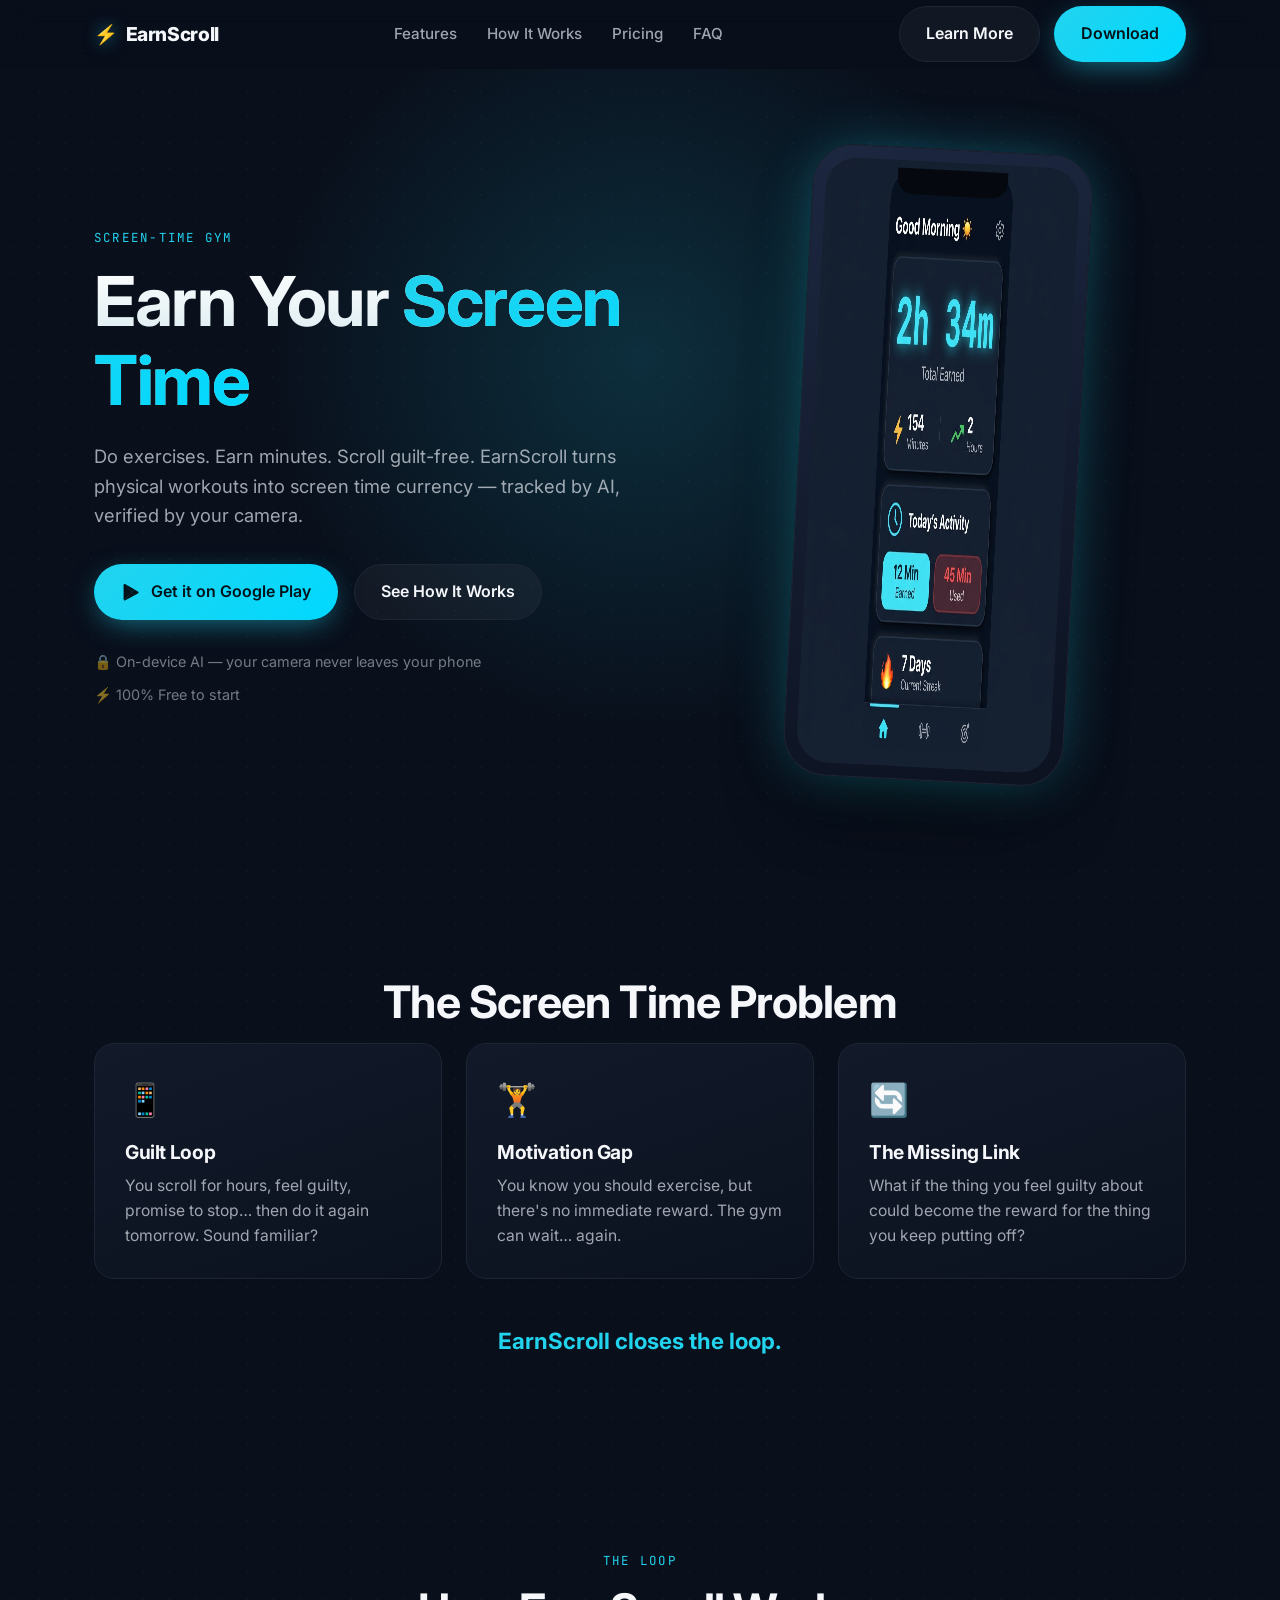
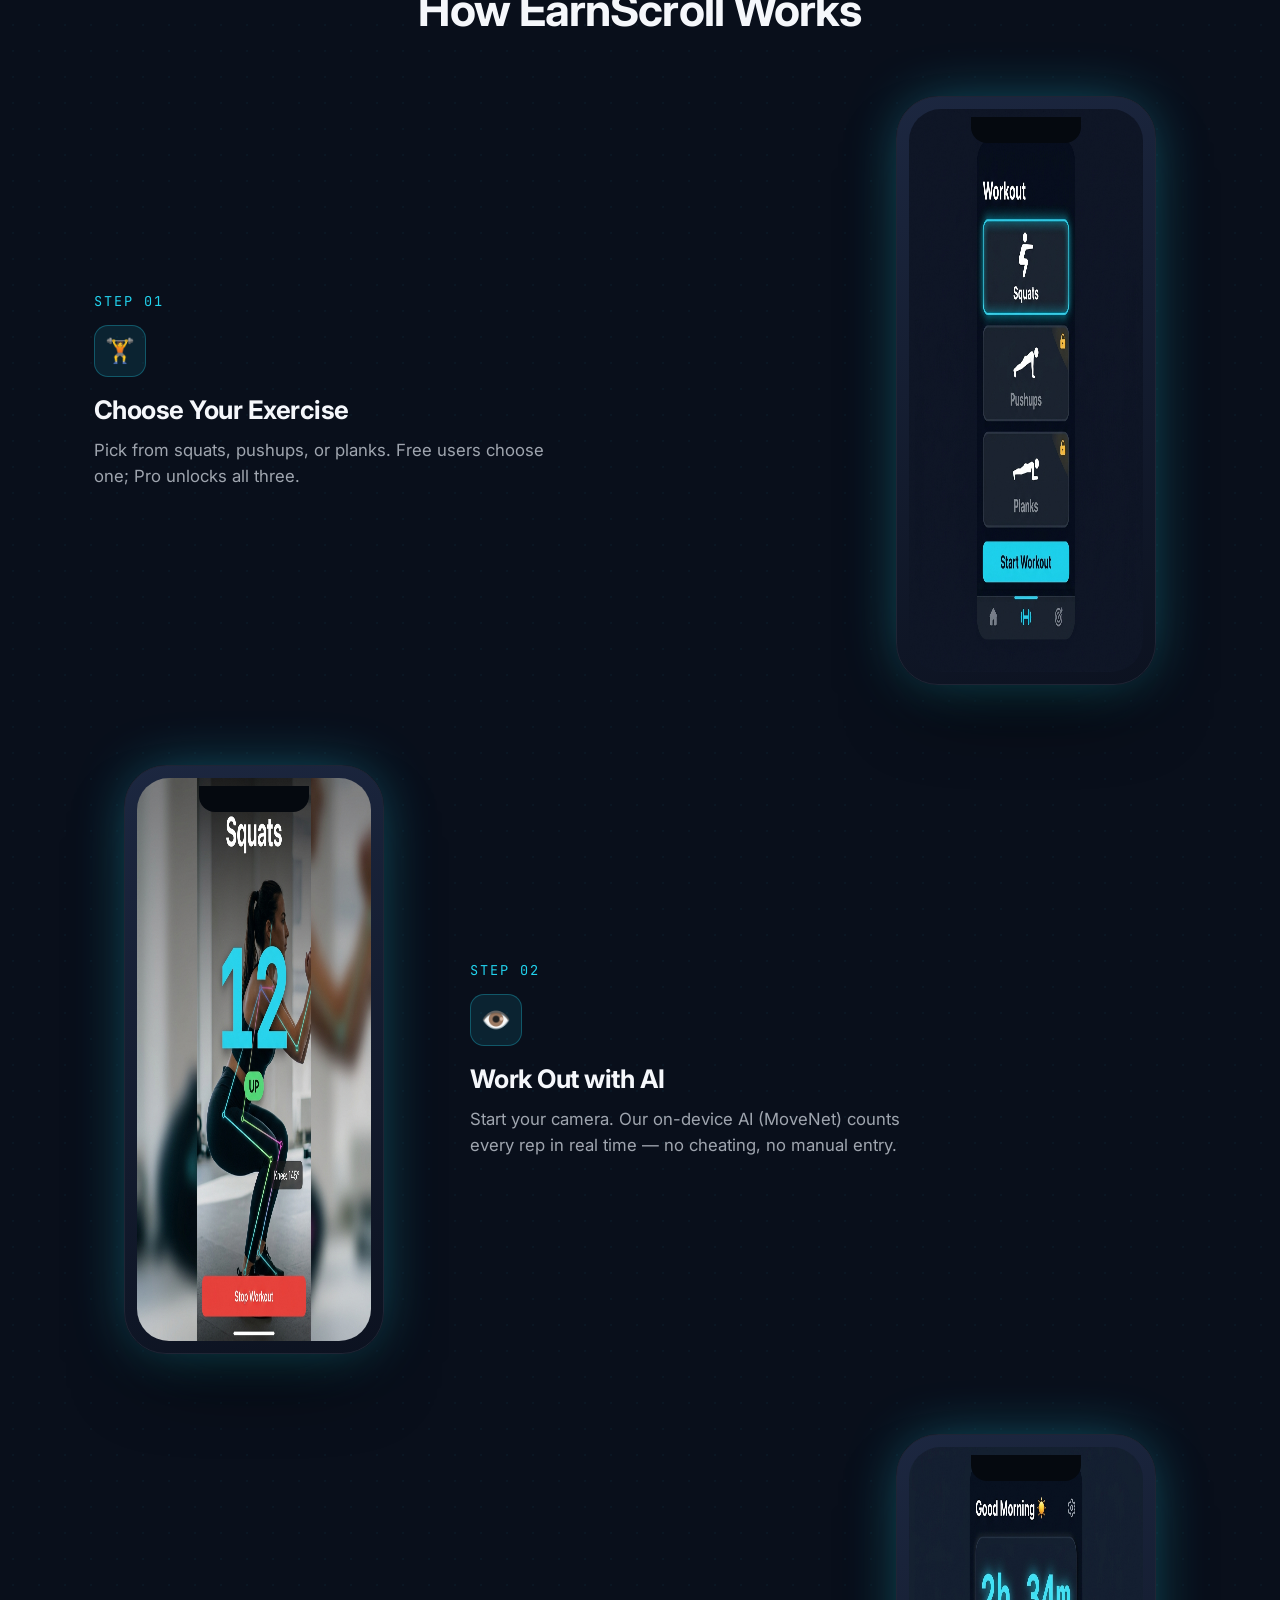
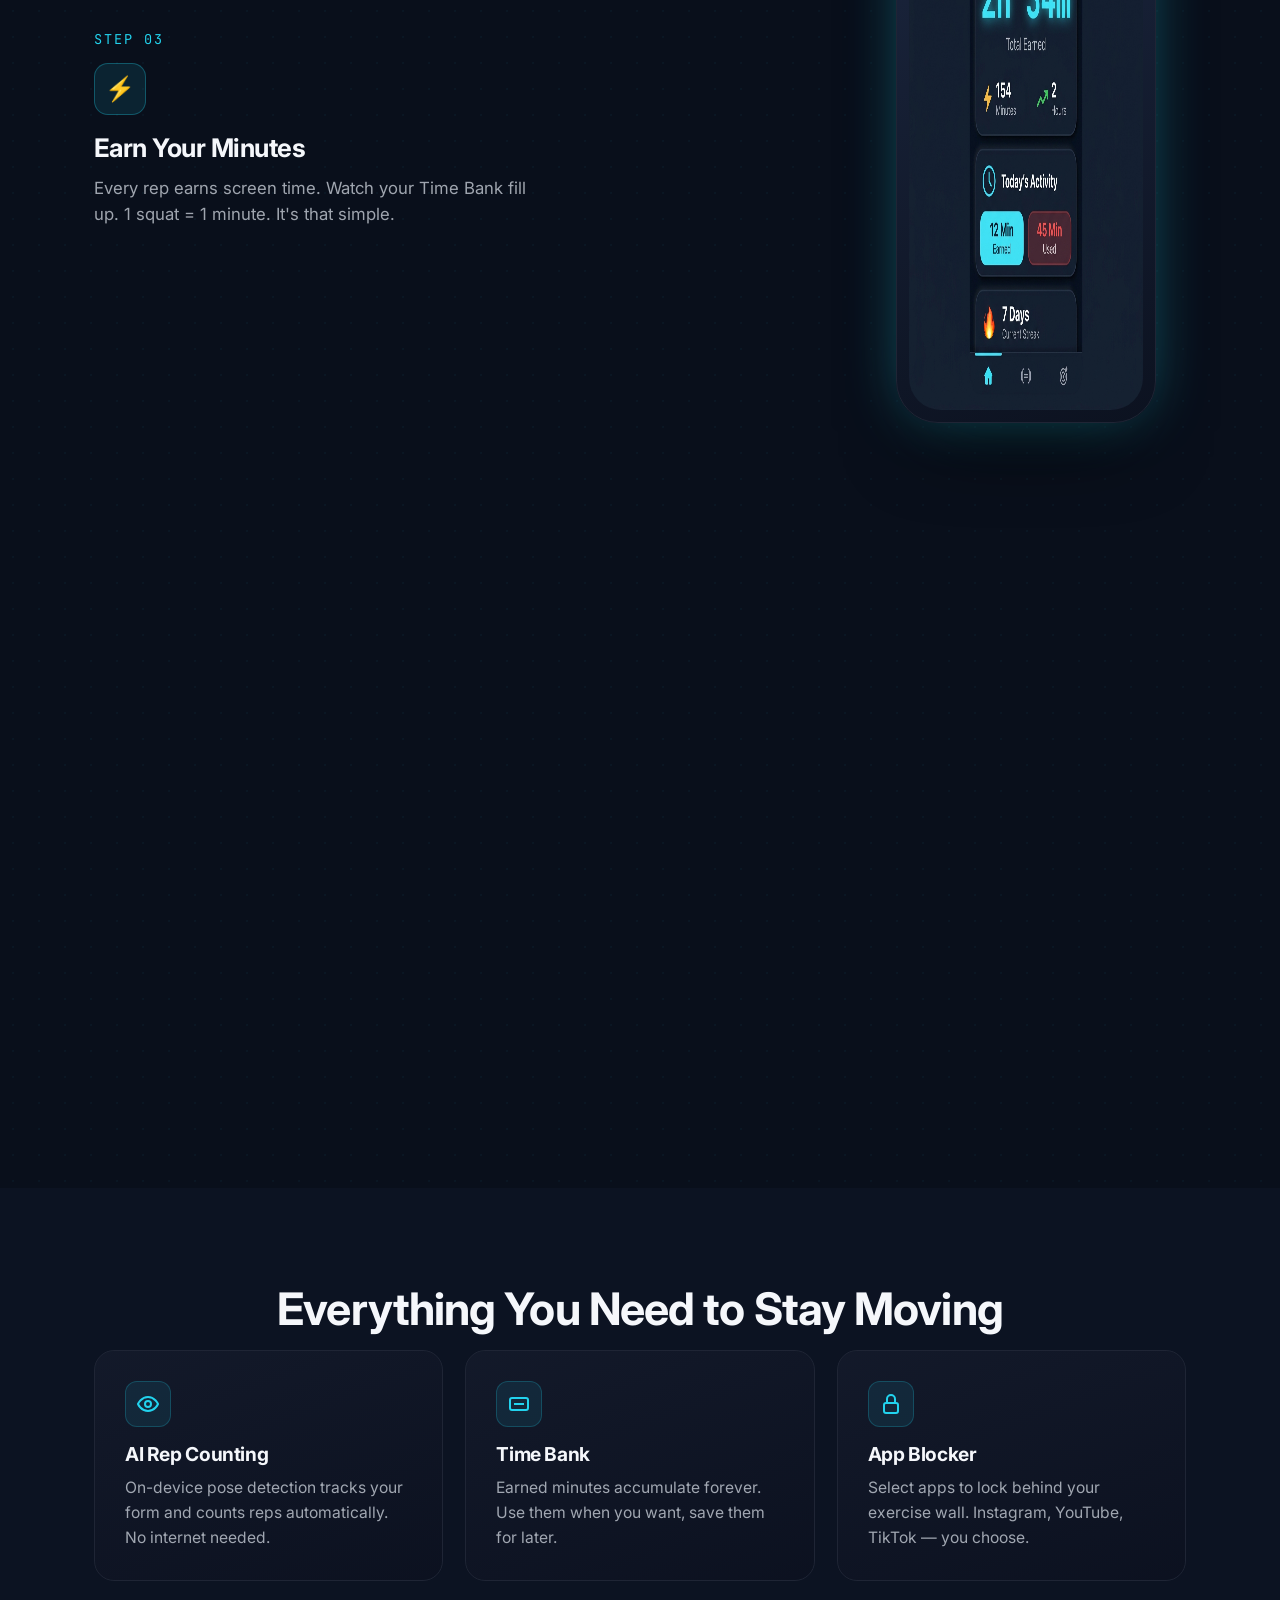
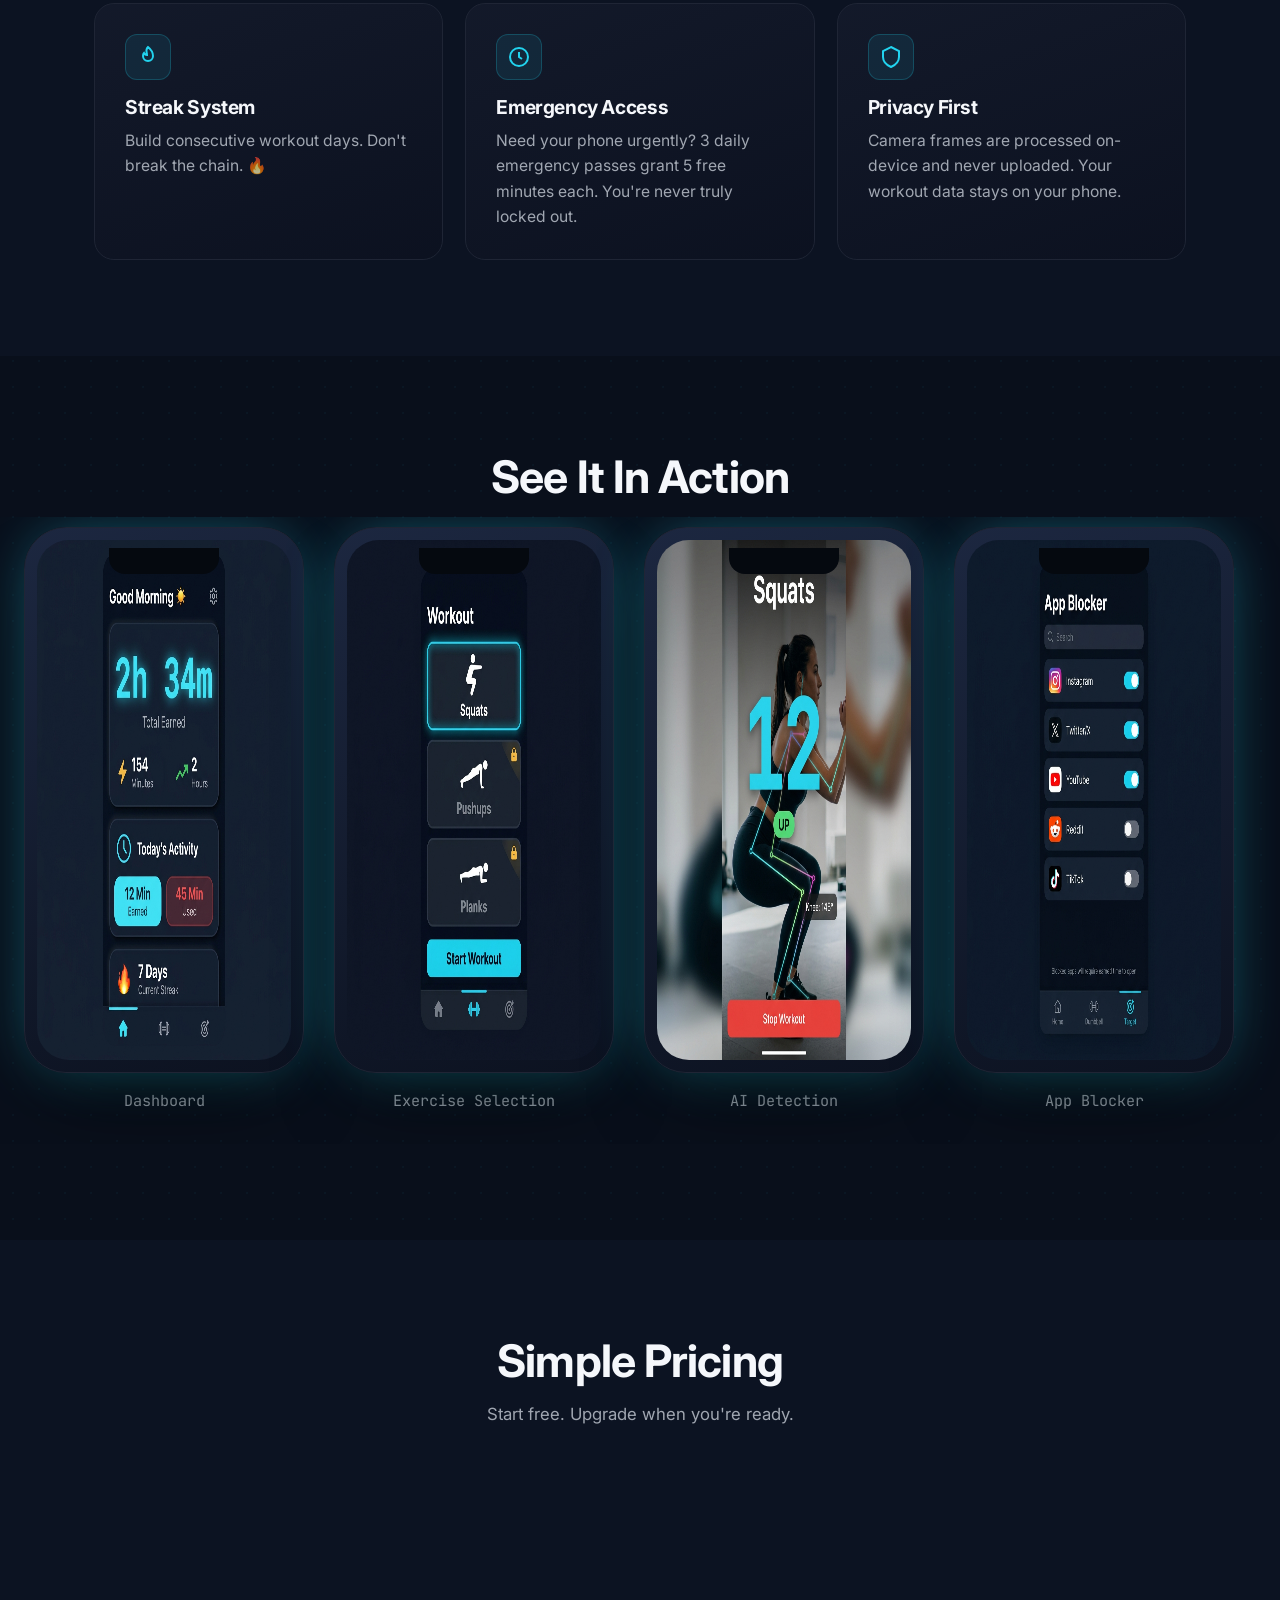
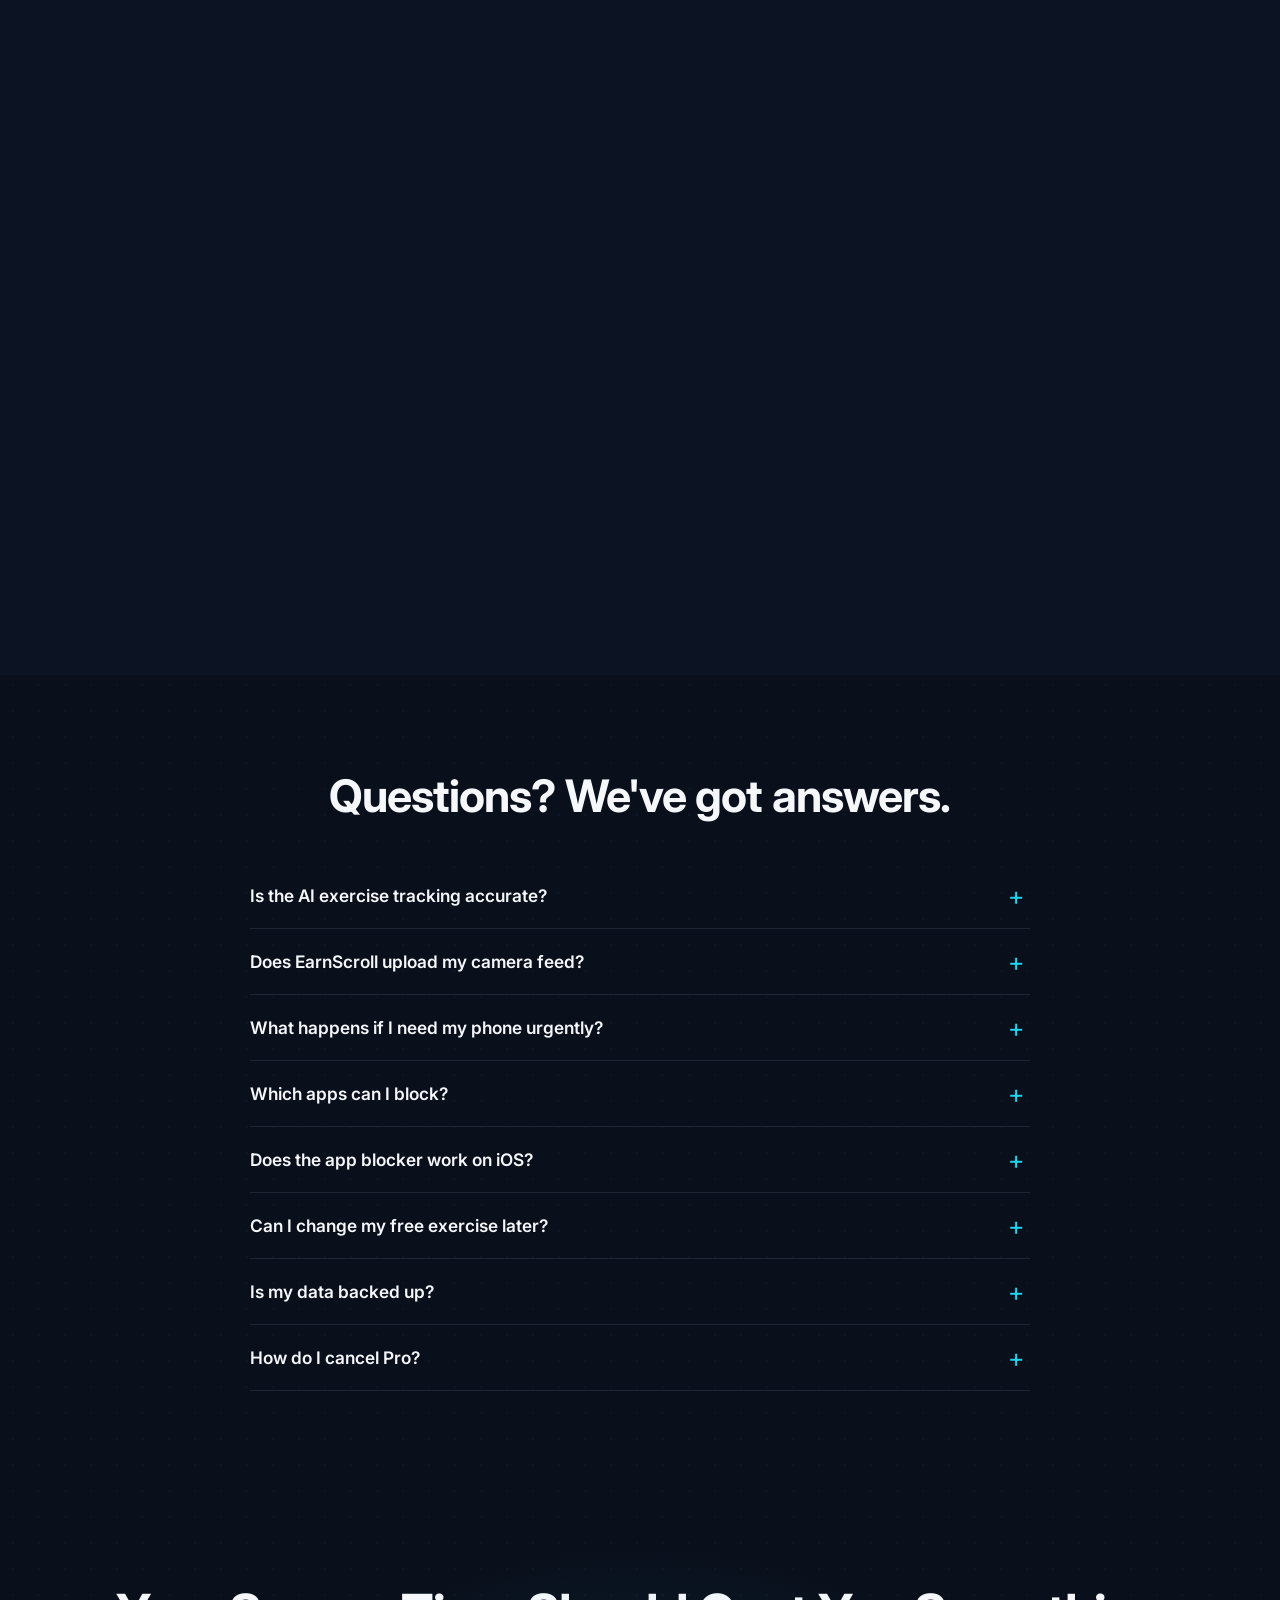
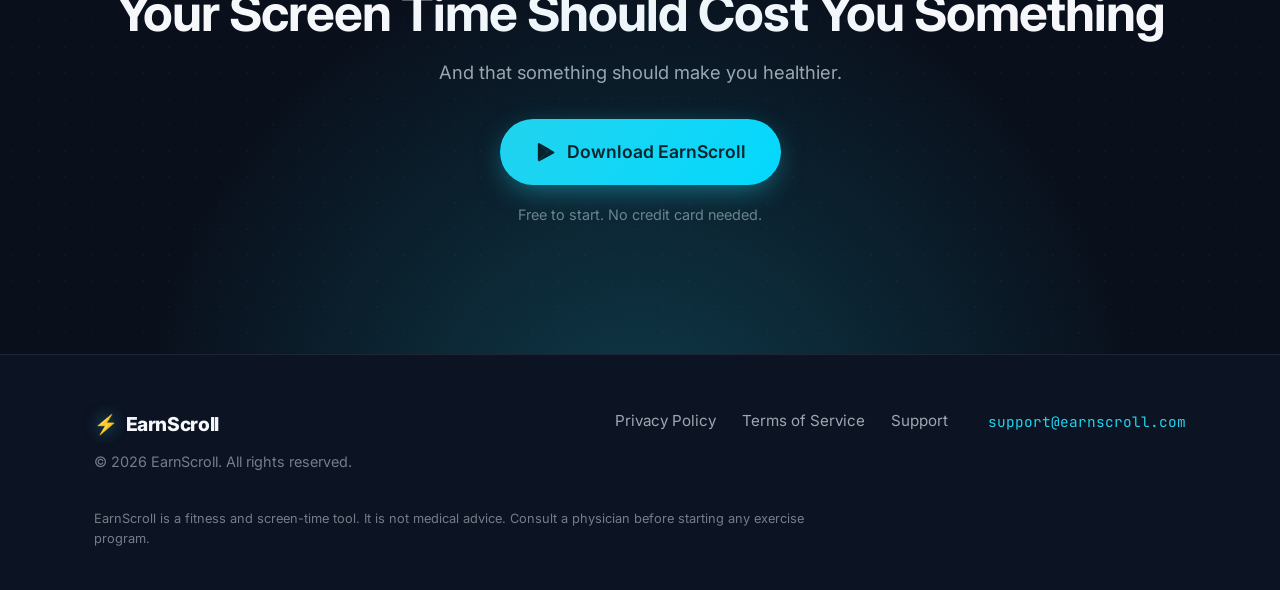
==== index.html @ 16808253 "Initial commit: EarnScroll marketing site and legal pages Static landing page (HTML/CSS/vanilla JS) " ====
<!DOCTYPE html>
<html lang="en">
<head>
  <meta charset="UTF-8" />
  <meta name="viewport" content="width=device-width, initial-scale=1.0" />
  <title>EarnScroll — Earn Your Screen Time Through Exercise</title>
  <meta name="description" content="EarnScroll turns physical exercise into screen time. Do squats, pushups, or planks — AI counts your reps — and earn minutes to use your favorite apps. Free on Android." />
  <meta name="keywords" content="screen time, exercise app, fitness gamification, app blocker, earn screen time, AI workout, squats, pushups, planks, digital wellbeing" />
  <meta name="theme-color" content="#090F1B" />
  <link rel="canonical" href="https://earnscroll.com/" />

  <!-- Open Graph / Twitter -->
  <meta property="og:title" content="EarnScroll — Earn Your Screen Time" />
  <meta property="og:description" content="Turn exercise into screen time currency. AI-powered rep counting. App blocking when your bank is empty." />
  <meta property="og:type" content="website" />
  <meta property="og:url" content="https://earnscroll.com/" />
  <meta property="og:image" content="/images/og-image.png" />
  <meta name="twitter:card" content="summary_large_image" />
  <meta name="twitter:title" content="EarnScroll — Earn Your Screen Time" />
  <meta name="twitter:description" content="Turn exercise into screen time currency. AI-powered rep counting." />
  <meta name="twitter:image" content="/images/og-image.png" />

  <!-- Fonts -->
  <link rel="preconnect" href="https://fonts.googleapis.com" />
  <link rel="preconnect" href="https://fonts.gstatic.com" crossorigin />
  <link href="https://fonts.googleapis.com/css2?family=Inter:wght@400;500;600;700;800&family=JetBrains+Mono:wght@400;500;600&display=swap" rel="stylesheet" />

  <link rel="icon" type="image/png" href="/images/favicon.png" />
  <link rel="stylesheet" href="/css/style.css" />

  <!-- Structured data -->
  <script type="application/ld+json">
  {
    "@context": "https://schema.org",
    "@type": "MobileApplication",
    "name": "EarnScroll: Screen-Time Gym",
    "operatingSystem": "ANDROID",
    "applicationCategory": "HealthApplication",
    "offers": { "@type": "Offer", "price": "0", "priceCurrency": "INR" },
    "description": "Earn your screen time through exercise. AI-powered rep counting and app blocking.",
    "url": "https://play.google.com/store/apps/details?id=com.earnscroll.app"
  }
  </script>
</head>
<body>

  <!-- ===== NAV ===== -->
  <header class="nav">
    <div class="container nav-inner">
      <a class="logo" href="/" aria-label="EarnScroll home">
        <span class="bolt" aria-hidden="true">⚡</span> EarnScroll
      </a>
      <nav class="nav-links" aria-label="Primary">
        <a href="#features">Features</a>
        <a href="#how">How It Works</a>
        <a href="#pricing">Pricing</a>
        <a href="#faq">FAQ</a>
      </nav>
      <div class="nav-cta">
        <a class="btn btn-ghost" href="#how">Learn More</a>
        <a class="btn btn-primary" href="https://play.google.com/store/apps/details?id=com.earnscroll.app" target="_blank" rel="noopener">Download</a>
        <button class="nav-toggle" aria-label="Toggle menu">
          <svg viewBox="0 0 24 24" fill="none" stroke="currentColor" stroke-width="2"><line x1="3" y1="6" x2="21" y2="6"/><line x1="3" y1="12" x2="21" y2="12"/><line x1="3" y1="18" x2="21" y2="18"/></svg>
        </button>
      </div>
    </div>
  </header>

  <!-- ===== HERO ===== -->
  <section class="hero">
    <div class="container hero-grid">
      <div class="hero-copy">
        <span class="eyebrow">Screen-Time Gym</span>
        <h1>Earn Your <span class="accent">Screen Time</span></h1>
        <p class="hero-sub">Do exercises. Earn minutes. Scroll guilt-free. EarnScroll turns physical workouts into screen time currency — tracked by AI, verified by your camera.</p>
        <div class="hero-ctas">
          <a class="btn btn-primary" href="https://play.google.com/store/apps/details?id=com.earnscroll.app" target="_blank" rel="noopener">
            <svg viewBox="0 0 24 24" fill="currentColor" aria-hidden="true"><path d="M3.6 2.3c-.3.3-.5.7-.5 1.3v16.8c0 .6.2 1 .5 1.3l.1.1L13 12.6v-.2L3.7 2.2l-.1.1z"/><path d="M16.3 15.9l-3.3-3.3v-.2l3.3-3.3.1.1 3.9 2.2c1.1.6 1.1 1.7 0 2.3l-3.9 2.2-.1.1z"/><path d="M16.4 15.8L13 12.4 3.6 21.8c.4.4 1 .4 1.7.1l11.1-6.1"/><path d="M16.4 8.9L5.3 2.8c-.7-.4-1.3-.3-1.7.1L13 12.4l3.4-3.5z"/></svg>
            Get it on Google Play
          </a>
          <a class="btn btn-ghost" href="#how">See How It Works</a>
        </div>
        <div class="trust-badges">
          <span>🔒 On-device AI — your camera never leaves your phone</span>
          <span>⚡ 100% Free to start</span>
        </div>
      </div>
      <div class="hero-visual">
        <div class="phone hero-phone">
          <img src="/images/dashboard.png" width="280" height="606" alt="EarnScroll dashboard showing a 2h 34m time bank, today's earned vs used minutes, and a 7-day streak" fetchpriority="high" />
        </div>
      </div>
    </div>
  </section>

  <!-- ===== PROBLEM ===== -->
  <section class="section" id="problem">
    <div class="container">
      <h2 class="section-title reveal">The Screen Time Problem</h2>
      <div class="grid-3">
        <div class="card reveal">
          <span class="emoji">📱</span>
          <h3>Guilt Loop</h3>
          <p>You scroll for hours, feel guilty, promise to stop… then do it again tomorrow. Sound familiar?</p>
        </div>
        <div class="card reveal">
          <span class="emoji">🏋️</span>
          <h3>Motivation Gap</h3>
          <p>You know you should exercise, but there's no immediate reward. The gym can wait… again.</p>
        </div>
        <div class="card reveal">
          <span class="emoji">🔄</span>
          <h3>The Missing Link</h3>
          <p>What if the thing you feel guilty about could become the reward for the thing you keep putting off?</p>
        </div>
      </div>
      <p class="transition-line reveal">EarnScroll closes the loop.</p>
    </div>
  </section>

  <!-- ===== HOW IT WORKS ===== -->
  <section class="section" id="how">
    <div class="container">
      <span class="eyebrow reveal" style="display:block;text-align:center">The Loop</span>
      <h2 class="section-title reveal">How EarnScroll Works</h2>
      <div class="steps" style="margin-top:60px">

        <div class="step reveal">
          <div class="step-body">
            <div class="step-num">STEP 01</div>
            <div class="step-icon">🏋️</div>
            <h3>Choose Your Exercise</h3>
            <p>Pick from squats, pushups, or planks. Free users choose one; Pro unlocks all three.</p>
          </div>
          <div class="phone"><img src="/images/workout.png" width="260" height="563" alt="Exercise selection screen with Squats selected and Pushups and Planks locked behind Pro" loading="lazy" /></div>
        </div>

        <div class="step reveal">
          <div class="step-body">
            <div class="step-num">STEP 02</div>
            <div class="step-icon">👁️</div>
            <h3>Work Out with AI</h3>
            <p>Start your camera. Our on-device AI (MoveNet) counts every rep in real time — no cheating, no manual entry.</p>
          </div>
          <div class="phone"><img src="/images/ai-detection.png" width="260" height="563" alt="Live AI camera view with a pose skeleton overlay counting squat reps and showing knee angle" loading="lazy" /></div>
        </div>

        <div class="step reveal">
          <div class="step-body">
            <div class="step-num">STEP 03</div>
            <div class="step-icon">⚡</div>
            <h3>Earn Your Minutes</h3>
            <p>Every rep earns screen time. Watch your Time Bank fill up. 1 squat = 1 minute. It's that simple.</p>
          </div>
          <div class="phone"><img src="/images/dashboard.png" width="260" height="563" alt="Dashboard time bank card filling up with earned minutes" loading="lazy" /></div>
        </div>

        <div class="step reveal">
          <div class="step-body">
            <div class="step-num">STEP 04</div>
            <div class="step-icon">🛡️</div>
            <h3>Block the Distractions</h3>
            <p>Choose which apps to put behind the wall. When your Time Bank is empty, they're locked until you exercise.</p>
          </div>
          <div class="phone"><img src="/images/blocker.png" width="260" height="563" alt="App Blocker screen with toggles to lock Instagram, YouTube, and other apps" loading="lazy" /></div>
        </div>

      </div>
    </div>
  </section>

  <!-- ===== FEATURES ===== -->
  <section class="section" id="features" style="background:var(--bg-2)">
    <div class="container">
      <h2 class="section-title reveal">Everything You Need to Stay Moving</h2>
      <div class="grid-feat">
        <div class="card feat-card reveal">
          <div class="fi"><svg viewBox="0 0 24 24" fill="none" stroke="currentColor" stroke-width="2"><circle cx="12" cy="12" r="3"/><path d="M2 12s3-7 10-7 10 7 10 7-3 7-10 7-10-7-10-7z"/></svg></div>
          <h3>AI Rep Counting</h3>
          <p>On-device pose detection tracks your form and counts reps automatically. No internet needed.</p>
        </div>
        <div class="card feat-card reveal">
          <div class="fi"><svg viewBox="0 0 24 24" fill="none" stroke="currentColor" stroke-width="2"><rect x="3" y="6" width="18" height="12" rx="2"/><line x1="7" y1="12" x2="17" y2="12"/></svg></div>
          <h3>Time Bank</h3>
          <p>Earned minutes accumulate forever. Use them when you want, save them for later.</p>
        </div>
        <div class="card feat-card reveal">
          <div class="fi"><svg viewBox="0 0 24 24" fill="none" stroke="currentColor" stroke-width="2"><rect x="5" y="11" width="14" height="10" rx="2"/><path d="M8 11V7a4 4 0 0 1 8 0v4"/></svg></div>
          <h3>App Blocker</h3>
          <p>Select apps to lock behind your exercise wall. Instagram, YouTube, TikTok — you choose.</p>
        </div>
        <div class="card feat-card reveal">
          <div class="fi"><svg viewBox="0 0 24 24" fill="none" stroke="currentColor" stroke-width="2"><path d="M12 2s5 4 5 9a5 5 0 0 1-10 0c0-2 1-3 1-3s1 2 3 2c0-3-2-5 1-8z"/></svg></div>
          <h3>Streak System</h3>
          <p>Build consecutive workout days. Don't break the chain. 🔥</p>
        </div>
        <div class="card feat-card reveal">
          <div class="fi"><svg viewBox="0 0 24 24" fill="none" stroke="currentColor" stroke-width="2"><circle cx="12" cy="12" r="9"/><path d="M12 7v5l3 2"/></svg></div>
          <h3>Emergency Access</h3>
          <p>Need your phone urgently? 3 daily emergency passes grant 5 free minutes each. You're never truly locked out.</p>
        </div>
        <div class="card feat-card reveal">
          <div class="fi"><svg viewBox="0 0 24 24" fill="none" stroke="currentColor" stroke-width="2"><path d="M12 2l8 4v6c0 5-3.5 8-8 10-4.5-2-8-5-8-10V6z"/></svg></div>
          <h3>Privacy First</h3>
          <p>Camera frames are processed on-device and never uploaded. Your workout data stays on your phone.</p>
        </div>
      </div>
    </div>
  </section>

  <!-- ===== GALLERY ===== -->
  <section class="section" id="gallery">
    <div class="container">
      <h2 class="section-title reveal">See It In Action</h2>
    </div>
    <div class="gallery reveal">
      <div class="gallery-item"><div class="phone"><img src="/images/dashboard.png" width="240" height="520" alt="EarnScroll dashboard" loading="lazy" /></div><p class="cap">Dashboard</p></div>
      <div class="gallery-item"><div class="phone"><img src="/images/workout.png" width="240" height="520" alt="Exercise selection" loading="lazy" /></div><p class="cap">Exercise Selection</p></div>
      <div class="gallery-item"><div class="phone"><img src="/images/ai-detection.png" width="240" height="520" alt="AI rep detection" loading="lazy" /></div><p class="cap">AI Detection</p></div>
      <div class="gallery-item"><div class="phone"><img src="/images/blocker.png" width="240" height="520" alt="App blocker" loading="lazy" /></div><p class="cap">App Blocker</p></div>
    </div>
  </section>

  <!-- ===== PRICING ===== -->
  <section class="section" id="pricing" style="background:var(--bg-2)">
    <div class="container">
      <h2 class="section-title reveal">Simple Pricing</h2>
      <p class="section-sub reveal">Start free. Upgrade when you're ready.</p>
      <div class="pricing-grid">

        <div class="card price-card reveal">
          <h3>Free</h3>
          <p class="tagline">Everything you need to get moving.</p>
          <ul class="price-list">
            <li><svg viewBox="0 0 24 24" fill="none" stroke="currentColor" stroke-width="2.5"><polyline points="20 6 9 17 4 12"/></svg> 1 exercise</li>
            <li><svg viewBox="0 0 24 24" fill="none" stroke="currentColor" stroke-width="2.5"><polyline points="20 6 9 17 4 12"/></svg> Unlimited Time Bank</li>
            <li><svg viewBox="0 0 24 24" fill="none" stroke="currentColor" stroke-width="2.5"><polyline points="20 6 9 17 4 12"/></svg> Streak tracking</li>
            <li><svg viewBox="0 0 24 24" fill="none" stroke="currentColor" stroke-width="2.5"><polyline points="20 6 9 17 4 12"/></svg> Emergency access (3/day)</li>
            <li><svg viewBox="0 0 24 24" fill="none" stroke="currentColor" stroke-width="2.5"><polyline points="20 6 9 17 4 12"/></svg> Basic dashboard</li>
          </ul>
          <a class="btn btn-ghost" href="https://play.google.com/store/apps/details?id=com.earnscroll.app" target="_blank" rel="noopener">Download Free</a>
        </div>

        <div class="card price-card pro reveal">
          <span class="badge badge-best">Best Value</span>
          <h3>Pro <span style="color:var(--gold)">★</span></h3>
          <p class="tagline">Unlock the full gym.</p>
          <ul class="price-list">
            <li><svg viewBox="0 0 24 24" fill="none" stroke="currentColor" stroke-width="2.5"><polyline points="20 6 9 17 4 12"/></svg> All 3 exercises</li>
            <li><svg viewBox="0 0 24 24" fill="none" stroke="currentColor" stroke-width="2.5"><polyline points="20 6 9 17 4 12"/></svg> Custom earning ratios</li>
            <li><svg viewBox="0 0 24 24" fill="none" stroke="currentColor" stroke-width="2.5"><polyline points="20 6 9 17 4 12"/></svg> Full workout calendar</li>
            <li><svg viewBox="0 0 24 24" fill="none" stroke="currentColor" stroke-width="2.5"><polyline points="20 6 9 17 4 12"/></svg> All-time performance stats</li>
            <li><svg viewBox="0 0 24 24" fill="none" stroke="currentColor" stroke-width="2.5"><polyline points="20 6 9 17 4 12"/></svg> Priority support</li>
          </ul>
          <div class="tiers">
            <div class="tier"><span>Monthly</span><span class="amt">₹99 <small>first mo, then ₹199/mo</small></span></div>
            <div class="tier"><span>Annual <span class="badge">Best Value</span></span><span class="amt">₹1,299 <small>/yr (₹108/mo)</small></span></div>
            <div class="tier"><span>Lifetime</span><span class="amt">₹3,499 <small>once</small></span></div>
          </div>
          <a class="btn btn-primary" href="https://play.google.com/store/apps/details?id=com.earnscroll.app" target="_blank" rel="noopener">Go Pro</a>
          <p class="manage-note">Manage subscriptions through Google Play</p>
        </div>

      </div>
    </div>
  </section>

  <!-- ===== FAQ ===== -->
  <section class="section" id="faq">
    <div class="container">
      <h2 class="section-title reveal">Questions? We've got answers.</h2>
      <div class="faq" style="margin-top:40px">
        <div class="faq-item reveal">
          <button class="faq-q">Is the AI exercise tracking accurate?</button>
          <div class="faq-a"><p>EarnScroll uses Google's MoveNet model running entirely on your device. It tracks joint angles to count reps and detect form. It's accurate enough to count honest reps and ignore half-reps — but it's not a personal trainer. We're continuously improving detection thresholds.</p></div>
        </div>
        <div class="faq-item reveal">
          <button class="faq-q">Does EarnScroll upload my camera feed?</button>
          <div class="faq-a"><p>No. Camera frames are processed by the on-device AI model and immediately discarded. Nothing is saved, uploaded, or shared. Ever.</p></div>
        </div>
        <div class="faq-item reveal">
          <button class="faq-q">What happens if I need my phone urgently?</button>
          <div class="faq-a"><p>You get 3 Emergency Access passes per day. Each grants 5 free minutes instantly. You're never truly locked out of your phone.</p></div>
        </div>
        <div class="faq-item reveal">
          <button class="faq-q">Which apps can I block?</button>
          <div class="faq-a"><p>Any app installed on your device. You choose exactly which apps go behind the exercise wall. System apps and EarnScroll itself are excluded.</p></div>
        </div>
        <div class="faq-item reveal">
          <button class="faq-q">Does the app blocker work on iOS?</button>
          <div class="faq-a"><p>The app blocker is currently Android-only. iOS doesn't allow third-party apps to block other apps. On iOS, EarnScroll works as a workout tracker and time bank — the earn side works, but the block side requires Android.</p></div>
        </div>
        <div class="faq-item reveal">
          <button class="faq-q">Can I change my free exercise later?</button>
          <div class="faq-a"><p>Free users choose one exercise during setup. To switch or unlock all three, upgrade to Pro.</p></div>
        </div>
        <div class="faq-item reveal">
          <button class="faq-q">Is my data backed up?</button>
          <div class="faq-a"><p>Currently, all data is stored locally on your device. Cloud sync is coming soon. For now, your data stays on your phone.</p></div>
        </div>
        <div class="faq-item reveal">
          <button class="faq-q">How do I cancel Pro?</button>
          <div class="faq-a"><p>Pro subscriptions are managed through Google Play. Go to Play Store → Subscriptions → EarnScroll to cancel anytime.</p></div>
        </div>
      </div>
    </div>
  </section>

  <!-- ===== FINAL CTA ===== -->
  <section class="section final-cta" id="download">
    <div class="container">
      <h2 class="reveal">Your Screen Time Should Cost You Something</h2>
      <p class="reveal">And that something should make you healthier.</p>
      <a class="btn btn-primary reveal" style="font-size:1.1rem;padding:18px 34px" href="https://play.google.com/store/apps/details?id=com.earnscroll.app" target="_blank" rel="noopener">
        <svg viewBox="0 0 24 24" fill="currentColor" aria-hidden="true" style="width:22px;height:22px"><path d="M3.6 2.3c-.3.3-.5.7-.5 1.3v16.8c0 .6.2 1 .5 1.3l.1.1L13 12.6v-.2L3.7 2.2l-.1.1z"/><path d="M16.3 15.9l-3.3-3.3v-.2l3.3-3.3.1.1 3.9 2.2c1.1.6 1.1 1.7 0 2.3l-3.9 2.2-.1.1z"/><path d="M16.4 15.8L13 12.4 3.6 21.8c.4.4 1 .4 1.7.1l11.1-6.1"/><path d="M16.4 8.9L5.3 2.8c-.7-.4-1.3-.3-1.7.1L13 12.4l3.4-3.5z"/></svg>
        Download EarnScroll
      </a>
      <p class="small reveal">Free to start. No credit card needed.</p>
    </div>
  </section>

  <!-- ===== FOOTER ===== -->
  <footer class="footer">
    <div class="container">
      <div class="footer-grid">
        <div>
          <a class="logo" href="/"><span class="bolt">⚡</span> EarnScroll</a>
          <p class="footer-copy">© 2026 EarnScroll. All rights reserved.</p>
        </div>
        <nav class="footer-links" aria-label="Footer">
          <a href="/privacy-policy/">Privacy Policy</a>
          <a href="/terms-of-service/">Terms of Service</a>
          <a href="/support/">Support</a>
        </nav>
        <div>
          <a class="footer-email" href="mailto:support@earnscroll.com">support@earnscroll.com</a>
        </div>
      </div>
      <p class="disclaimer">EarnScroll is a fitness and screen-time tool. It is not medical advice. Consult a physician before starting any exercise program.</p>
    </div>
  </footer>

  <script src="/js/main.js" defer></script>
</body>
</html>
---- css/style.css ----
/* ============================================================
   EarnScroll — Screen-Time Gym :: Landing site stylesheet
   Industrial dark design system
   ============================================================ */

:root {
  /* Brand palette */
  --cyan: #22D3EE;
  --cyan-bright: #49CBEB;
  --cyan-neon: #00D9FF;
  --bg: #090F1B;
  --bg-2: #0C1322;
  --card: #141B2B;
  --card-2: #161E30;
  --text: #F5F7FB;
  --text-muted: rgba(224, 229, 238, 0.7);
  --text-dim: rgba(224, 229, 238, 0.5);
  --border: #1F2535;
  --gold: #FFD700;
  --green: #22C55E;
  --red: #EF4444;
  --amber: #F59E0B;

  --radius: 20px;
  --radius-sm: 14px;
  --maxw: 1140px;

  --shadow-glow: 0 0 60px -12px rgba(34, 211, 238, 0.45);
  --font-sans: 'Inter', -apple-system, BlinkMacSystemFont, 'Segoe UI', Roboto, sans-serif;
  --font-mono: 'JetBrains Mono', 'Space Mono', ui-monospace, monospace;
}

* { box-sizing: border-box; margin: 0; padding: 0; }

html { scroll-behavior: smooth; -webkit-text-size-adjust: 100%; }

body {
  font-family: var(--font-sans);
  background: var(--bg);
  color: var(--text);
  line-height: 1.6;
  overflow-x: hidden;
  /* subtle dot-grid texture over the industrial navy */
  background-image:
    radial-gradient(rgba(34, 211, 238, 0.04) 1px, transparent 1px);
  background-size: 26px 26px;
}

img { max-width: 100%; display: block; }
a { color: inherit; text-decoration: none; }

.container { width: 100%; max-width: var(--maxw); margin: 0 auto; padding: 0 24px; }

/* ---------- Typography ---------- */
h1, h2, h3 { font-weight: 700; line-height: 1.15; letter-spacing: -0.02em; }
.mono { font-family: var(--font-mono); }

.section { padding: 96px 0; position: relative; }
.section-title {
  font-size: clamp(1.9rem, 4vw, 2.8rem);
  text-align: center;
  margin-bottom: 14px;
}
.section-sub {
  text-align: center;
  color: var(--text-muted);
  max-width: 620px;
  margin: 0 auto 56px;
  font-size: 1.05rem;
}
.eyebrow {
  display: inline-block;
  font-family: var(--font-mono);
  font-size: 0.78rem;
  letter-spacing: 0.18em;
  text-transform: uppercase;
  color: var(--cyan);
  margin-bottom: 14px;
}

/* ---------- Buttons ---------- */
.btn {
  display: inline-flex;
  align-items: center;
  justify-content: center;
  gap: 10px;
  padding: 14px 26px;
  border-radius: 999px;
  font-weight: 600;
  font-size: 1rem;
  cursor: pointer;
  border: 1px solid transparent;
  transition: transform 0.18s ease, box-shadow 0.18s ease, background 0.18s ease;
  white-space: nowrap;
}
.btn-primary {
  background: linear-gradient(135deg, var(--cyan) 0%, var(--cyan-neon) 100%);
  color: #04121a;
  box-shadow: 0 8px 30px -8px rgba(34, 211, 238, 0.6);
}
.btn-primary:hover { transform: translateY(-2px); box-shadow: 0 12px 40px -8px rgba(34, 211, 238, 0.8); }
.btn-ghost {
  background: rgba(255, 255, 255, 0.04);
  border: 1px solid var(--border);
  color: var(--text);
}
.btn-ghost:hover { border-color: var(--cyan); color: var(--cyan); }
.btn svg { width: 20px; height: 20px; }

/* ---------- Navbar ---------- */
.nav {
  position: sticky;
  top: 0;
  z-index: 100;
  backdrop-filter: blur(14px);
  -webkit-backdrop-filter: blur(14px);
  background: rgba(9, 15, 27, 0.72);
  border-bottom: 1px solid transparent;
  transition: border-color 0.3s ease, background 0.3s ease;
}
.nav.scrolled { border-bottom-color: var(--border); background: rgba(9, 15, 27, 0.9); }
.nav-inner { display: flex; align-items: center; justify-content: space-between; height: 68px; }
.logo { display: flex; align-items: center; gap: 8px; font-weight: 800; font-size: 1.2rem; letter-spacing: -0.02em; }
.logo .bolt { color: var(--cyan); filter: drop-shadow(0 0 8px rgba(34,211,238,0.6)); }
.nav-links { display: flex; align-items: center; gap: 30px; }
.nav-links a { color: var(--text-muted); font-size: 0.95rem; font-weight: 500; transition: color 0.15s; }
.nav-links a:hover { color: var(--text); }
.nav-cta { display: flex; align-items: center; gap: 14px; }
.nav-toggle { display: none; background: none; border: none; color: var(--text); cursor: pointer; }
.nav-toggle svg { width: 26px; height: 26px; }

/* ---------- Hero ---------- */
.hero { position: relative; padding: 80px 0 100px; overflow: hidden; }
.hero::before {
  content: "";
  position: absolute;
  top: -20%; left: 50%;
  width: 900px; height: 900px;
  transform: translateX(-50%);
  background: radial-gradient(circle, rgba(34,211,238,0.16) 0%, transparent 60%);
  pointer-events: none;
}
.hero-grid {
  display: grid;
  grid-template-columns: 1.05fr 0.95fr;
  gap: 48px;
  align-items: center;
  position: relative;
}
.hero h1 {
  font-size: clamp(2.6rem, 6vw, 4.3rem);
  margin-bottom: 22px;
  background: linear-gradient(180deg, #ffffff 0%, #b9d9e3 100%);
  -webkit-background-clip: text;
  background-clip: text;
  -webkit-text-fill-color: transparent;
}
.hero h1 .accent {
  background: linear-gradient(135deg, var(--cyan) 0%, var(--cyan-neon) 100%);
  -webkit-background-clip: text;
  background-clip: text;
  -webkit-text-fill-color: transparent;
}
.hero-sub { font-size: 1.15rem; color: var(--text-muted); max-width: 540px; margin-bottom: 34px; }
.hero-ctas { display: flex; gap: 16px; flex-wrap: wrap; margin-bottom: 30px; }
.trust-badges { display: flex; flex-direction: column; gap: 10px; }
.trust-badges span { font-size: 0.9rem; color: var(--text-dim); display: flex; align-items: center; gap: 8px; }

/* Phone mockup */
.phone {
  position: relative;
  width: 280px;
  margin: 0 auto;
  border-radius: 42px;
  padding: 12px;
  background: linear-gradient(160deg, #1c2740, #0c1220);
  border: 1px solid var(--border);
  box-shadow: var(--shadow-glow), 0 40px 80px -30px rgba(0,0,0,0.8);
}
.phone::after {
  content: "";
  position: absolute;
  top: 20px; left: 50%; transform: translateX(-50%);
  width: 110px; height: 26px;
  background: #05090f;
  border-radius: 0 0 16px 16px;
  z-index: 3;
}
.phone img { border-radius: 32px; width: 100%; }
.hero-phone { transform: rotate(3deg); animation: float 6s ease-in-out infinite; }
@keyframes float {
  0%, 100% { transform: rotate(3deg) translateY(0); }
  50% { transform: rotate(3deg) translateY(-14px); }
}

/* ---------- Problem cards ---------- */
.grid-3 { display: grid; grid-template-columns: repeat(3, 1fr); gap: 24px; }
.card {
  background: linear-gradient(160deg, rgba(20,27,43,0.9), rgba(12,18,32,0.9));
  border: 1px solid var(--border);
  border-radius: var(--radius);
  padding: 30px;
  backdrop-filter: blur(6px);
  transition: transform 0.2s ease, border-color 0.2s ease;
}
.card:hover { transform: translateY(-4px); border-color: rgba(34,211,238,0.4); }
.card .emoji { font-size: 2rem; margin-bottom: 16px; display: block; }
.card h3 { font-size: 1.2rem; margin-bottom: 10px; }
.card p { color: var(--text-muted); font-size: 0.98rem; }
.transition-line {
  text-align: center;
  font-size: 1.4rem;
  font-weight: 700;
  margin-top: 44px;
  color: var(--cyan);
}

/* ---------- How it works ---------- */
.steps { display: flex; flex-direction: column; gap: 80px; }
.step {
  display: grid;
  grid-template-columns: 1fr 320px;
  gap: 56px;
  align-items: center;
}
.step:nth-child(even) { grid-template-columns: 320px 1fr; }
.step:nth-child(even) .step-body { order: 2; }
.step-num {
  font-family: var(--font-mono);
  font-size: 0.85rem;
  color: var(--cyan);
  letter-spacing: 0.15em;
  margin-bottom: 12px;
}
.step-icon {
  width: 52px; height: 52px;
  border-radius: 14px;
  background: rgba(34,211,238,0.1);
  border: 1px solid rgba(34,211,238,0.3);
  display: flex; align-items: center; justify-content: center;
  margin-bottom: 18px;
  font-size: 1.5rem;
}
.step-body h3 { font-size: 1.6rem; margin-bottom: 12px; }
.step-body p { color: var(--text-muted); font-size: 1.05rem; max-width: 460px; }
.step .phone { width: 260px; transform: none; }

/* ---------- Feature grid ---------- */
.grid-feat { display: grid; grid-template-columns: repeat(3, 1fr); gap: 22px; }
.feat-card .fi {
  width: 46px; height: 46px; border-radius: 12px;
  display: flex; align-items: center; justify-content: center;
  background: rgba(34,211,238,0.09);
  border: 1px solid rgba(34,211,238,0.22);
  margin-bottom: 16px;
}
.feat-card .fi svg { width: 24px; height: 24px; color: var(--cyan); }

/* ---------- Gallery ---------- */
.gallery {
  display: flex;
  gap: 30px;
  overflow-x: auto;
  padding: 10px 24px 30px;
  scroll-snap-type: x mandatory;
  -webkit-overflow-scrolling: touch;
}
.gallery::-webkit-scrollbar { height: 8px; }
.gallery::-webkit-scrollbar-thumb { background: var(--border); border-radius: 8px; }
.gallery-item { scroll-snap-align: center; flex: 0 0 auto; text-align: center; }
.gallery-item .phone { transform: none; }
.gallery-item .cap { margin-top: 16px; color: var(--text-muted); font-size: 0.95rem; font-family: var(--font-mono); }

/* ---------- Pricing ---------- */
.pricing-grid { display: grid; grid-template-columns: repeat(2, 1fr); gap: 26px; max-width: 900px; margin: 0 auto; align-items: start; }
.price-card { padding: 36px; position: relative; }
.price-card.pro {
  border: 1px solid transparent;
  background:
    linear-gradient(var(--card), var(--card)) padding-box,
    linear-gradient(135deg, var(--gold), var(--cyan)) border-box;
}
.price-card h3 { font-size: 1.4rem; margin-bottom: 6px; }
.price-card .tagline { color: var(--text-dim); font-size: 0.9rem; margin-bottom: 24px; }
.price-list { list-style: none; margin-bottom: 26px; }
.price-list li { padding: 9px 0; color: var(--text-muted); display: flex; align-items: center; gap: 10px; border-bottom: 1px solid rgba(255,255,255,0.04); }
.price-list li svg { width: 18px; height: 18px; color: var(--green); flex-shrink: 0; }
.tiers { display: flex; flex-direction: column; gap: 10px; margin-bottom: 24px; }
.tier {
  display: flex; justify-content: space-between; align-items: center;
  padding: 12px 16px; border-radius: var(--radius-sm);
  background: rgba(255,255,255,0.03); border: 1px solid var(--border);
}
.tier .amt { font-family: var(--font-mono); font-weight: 600; }
.tier .amt small { color: var(--text-dim); font-weight: 400; }
.badge {
  font-size: 0.68rem; font-weight: 700; text-transform: uppercase; letter-spacing: 0.1em;
  padding: 3px 9px; border-radius: 999px; background: var(--gold); color: #1a1400;
}
.badge-best { position: absolute; top: -12px; right: 24px; }
.price-card .btn { width: 100%; }
.manage-note { text-align: center; font-size: 0.82rem; color: var(--text-dim); margin-top: 14px; }

/* ---------- FAQ ---------- */
.faq { max-width: 780px; margin: 0 auto; }
.faq-item { border-bottom: 1px solid var(--border); }
.faq-q {
  width: 100%; text-align: left; background: none; border: none; color: var(--text);
  font-size: 1.08rem; font-weight: 600; padding: 22px 40px 22px 0; cursor: pointer;
  position: relative; font-family: inherit;
}
.faq-q::after {
  content: "+"; position: absolute; right: 6px; top: 50%; transform: translateY(-50%);
  font-size: 1.6rem; color: var(--cyan); font-weight: 400; transition: transform 0.2s;
}
.faq-item.open .faq-q::after { transform: translateY(-50%) rotate(45deg); }
.faq-a { max-height: 0; overflow: hidden; transition: max-height 0.3s ease; }
.faq-a p { padding: 0 40px 22px 0; color: var(--text-muted); font-size: 0.98rem; }

/* ---------- Final CTA ---------- */
.final-cta { text-align: center; position: relative; overflow: hidden; }
.final-cta::before {
  content: ""; position: absolute; inset: 0;
  background: radial-gradient(circle at 50% 120%, rgba(34,211,238,0.22), transparent 60%);
  pointer-events: none;
}
.final-cta h2 { font-size: clamp(2rem, 5vw, 3.2rem); margin-bottom: 16px; }
.final-cta p { color: var(--text-muted); font-size: 1.15rem; margin-bottom: 32px; }
.final-cta .small { font-size: 0.9rem; color: var(--text-dim); margin-top: 18px; }

/* ---------- Footer ---------- */
.footer { border-top: 1px solid var(--border); padding: 54px 0 40px; background: var(--bg-2); }
.footer-grid { display: grid; grid-template-columns: 1fr auto auto; gap: 40px; align-items: start; }
.footer-links { display: flex; gap: 26px; flex-wrap: wrap; }
.footer-links a { color: var(--text-muted); font-size: 0.95rem; }
.footer-links a:hover { color: var(--cyan); }
.footer-copy { color: var(--text-dim); font-size: 0.9rem; margin-top: 10px; }
.footer .disclaimer { color: var(--text-dim); font-size: 0.8rem; margin-top: 36px; max-width: 720px; line-height: 1.6; }
.footer-email { color: var(--cyan); font-family: var(--font-mono); font-size: 0.9rem; }

/* ---------- Legal / doc pages ---------- */
.doc { max-width: 800px; margin: 0 auto; padding: 80px 0; }
.doc h1 { font-size: 2.4rem; margin-bottom: 8px; }
.doc .updated { color: var(--text-dim); font-family: var(--font-mono); font-size: 0.85rem; margin-bottom: 40px; }
.doc h2 { font-size: 1.35rem; margin: 40px 0 12px; color: var(--cyan); }
.doc p { color: var(--text-muted); margin-bottom: 14px; }
.doc ul { margin: 0 0 16px 22px; color: var(--text-muted); }
.doc li { margin-bottom: 8px; }
.doc a { color: var(--cyan); }
.doc a:hover { text-decoration: underline; }
.doc .lead { font-size: 1.05rem; color: var(--text); }

/* ---------- Scroll reveal ---------- */
.reveal { opacity: 0; transform: translateY(24px); transition: opacity 0.6s ease, transform 0.6s ease; }
.reveal.visible { opacity: 1; transform: none; }

/* ---------- Responsive ---------- */
@media (max-width: 900px) {
  .section { padding: 68px 0; }
  .hero-grid { grid-template-columns: 1fr; text-align: center; }
  .hero-sub { margin-left: auto; margin-right: auto; }
  .hero-ctas, .trust-badges { justify-content: center; align-items: center; }
  .hero-phone { margin-top: 40px; }
  .grid-3, .grid-feat { grid-template-columns: 1fr; }
  .step, .step:nth-child(even) { grid-template-columns: 1fr; gap: 28px; text-align: center; }
  .step:nth-child(even) .step-body { order: 0; }
  .step-icon { margin-left: auto; margin-right: auto; }
  .step-body p { margin-left: auto; margin-right: auto; }
  .step .phone { width: 230px; }
  .pricing-grid { grid-template-columns: 1fr; }
  .footer-grid { grid-template-columns: 1fr; gap: 24px; }
  .nav-links { display: none; }
  .nav-links.open {
    display: flex; flex-direction: column; position: absolute; top: 68px; left: 0; right: 0;
    background: rgba(9,15,27,0.98); padding: 20px 24px; gap: 18px; border-bottom: 1px solid var(--border);
  }
  .nav-toggle { display: block; }
  .nav-cta .btn-ghost { display: none; }
}

@media (prefers-reduced-motion: reduce) {
  * { animation: none !important; scroll-behavior: auto; }
  .reveal { opacity: 1; transform: none; transition: none; }
}
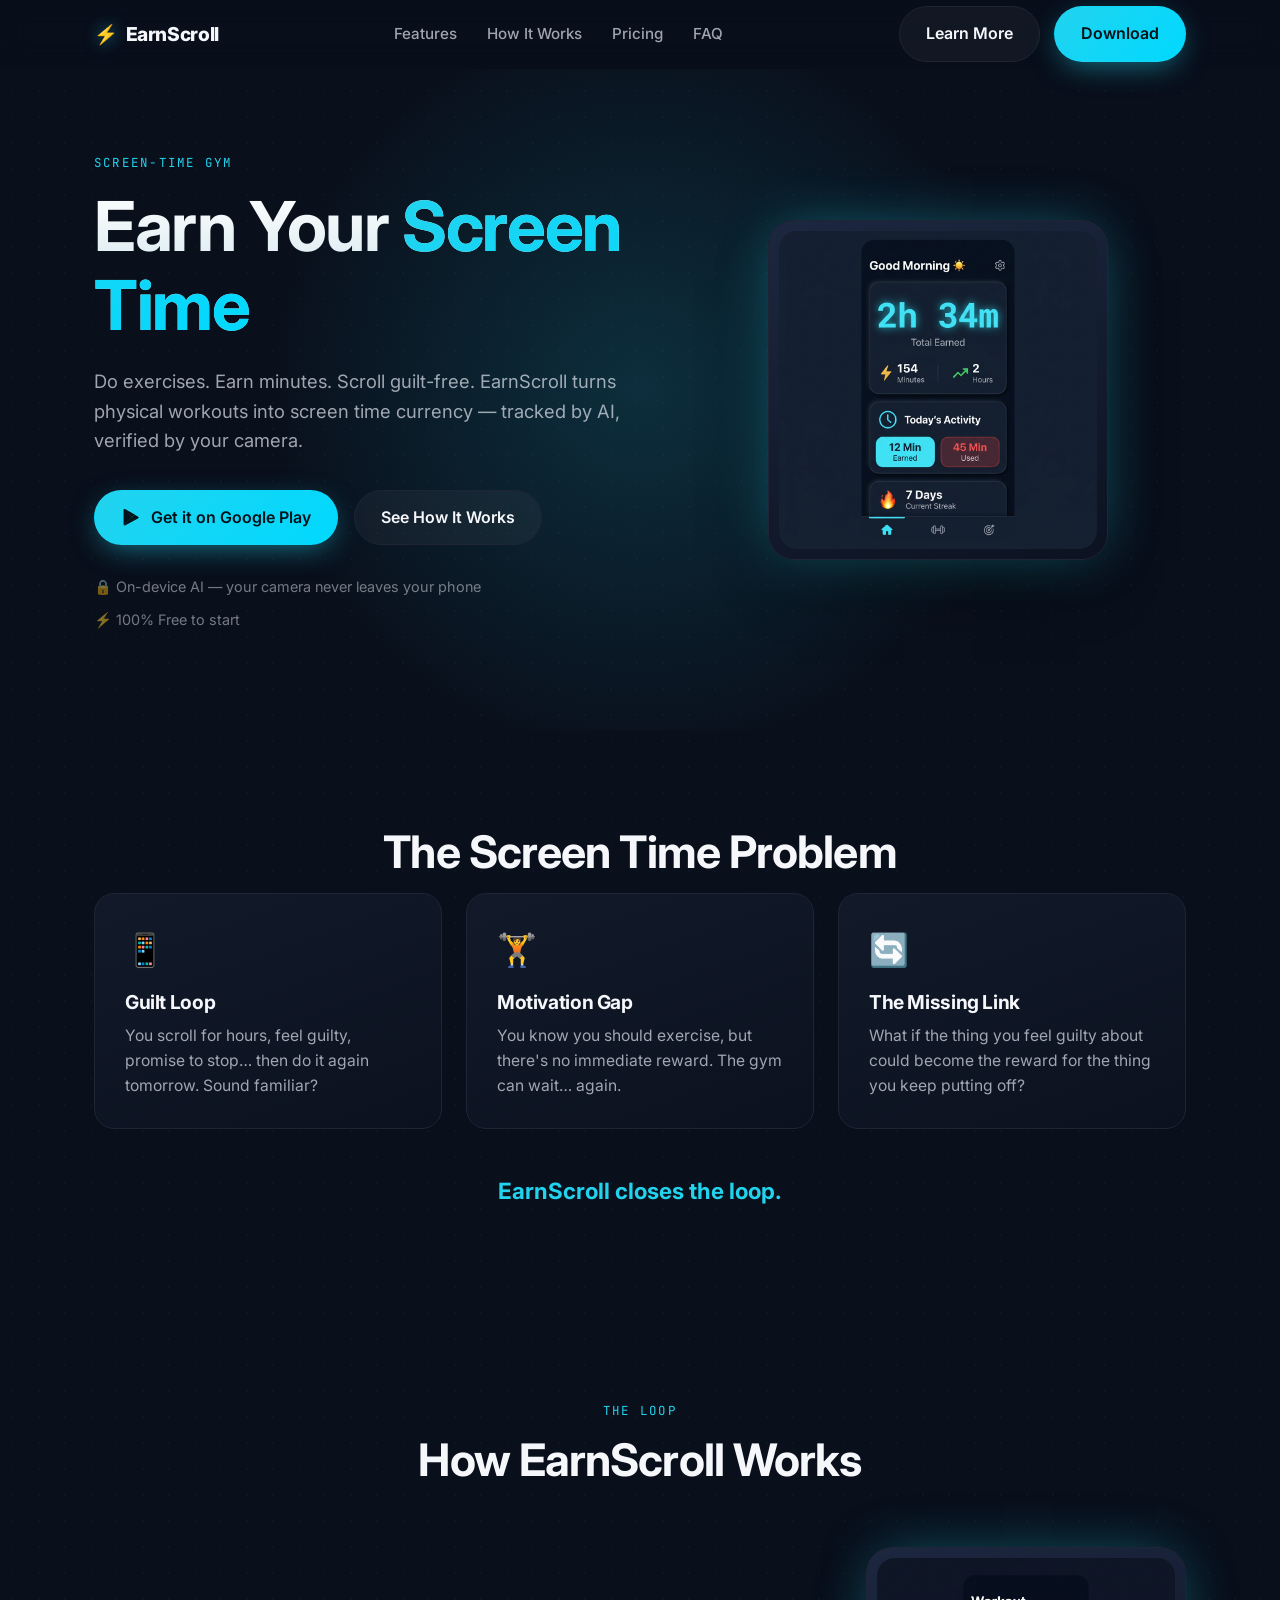
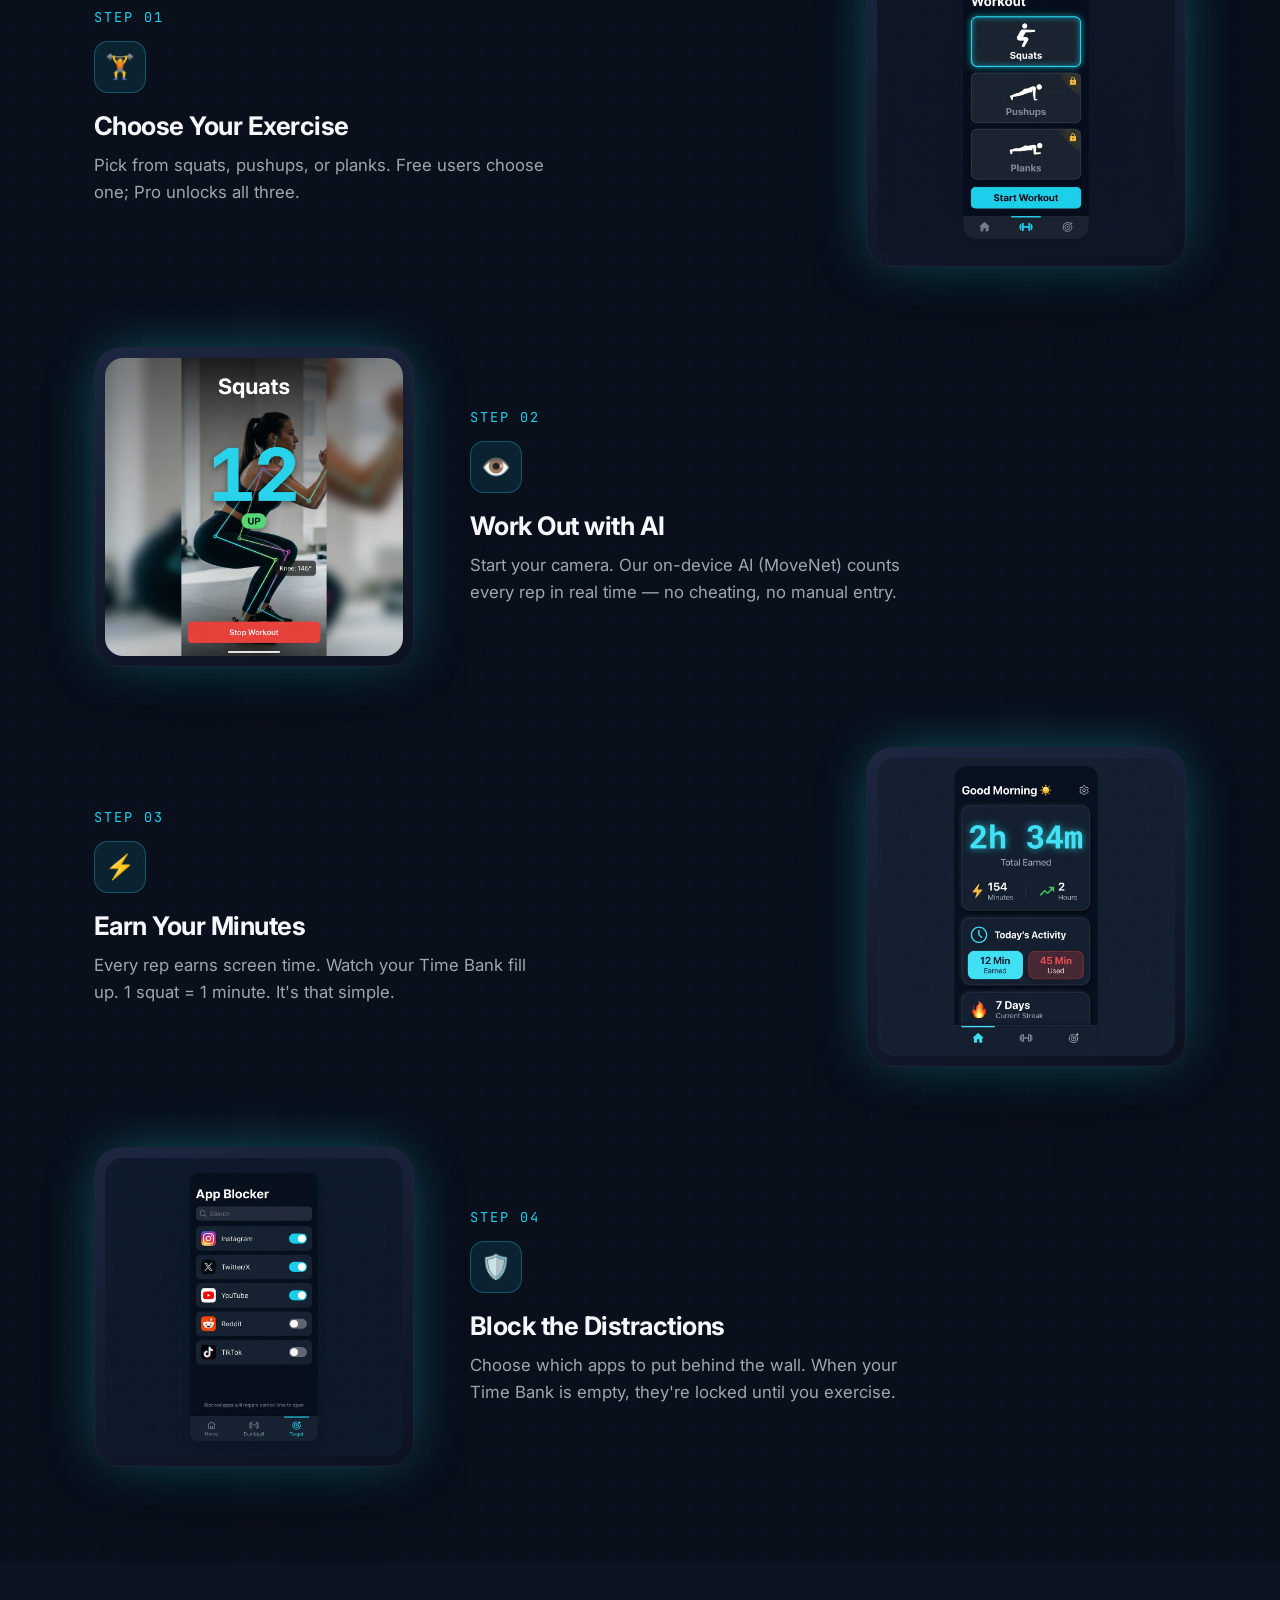
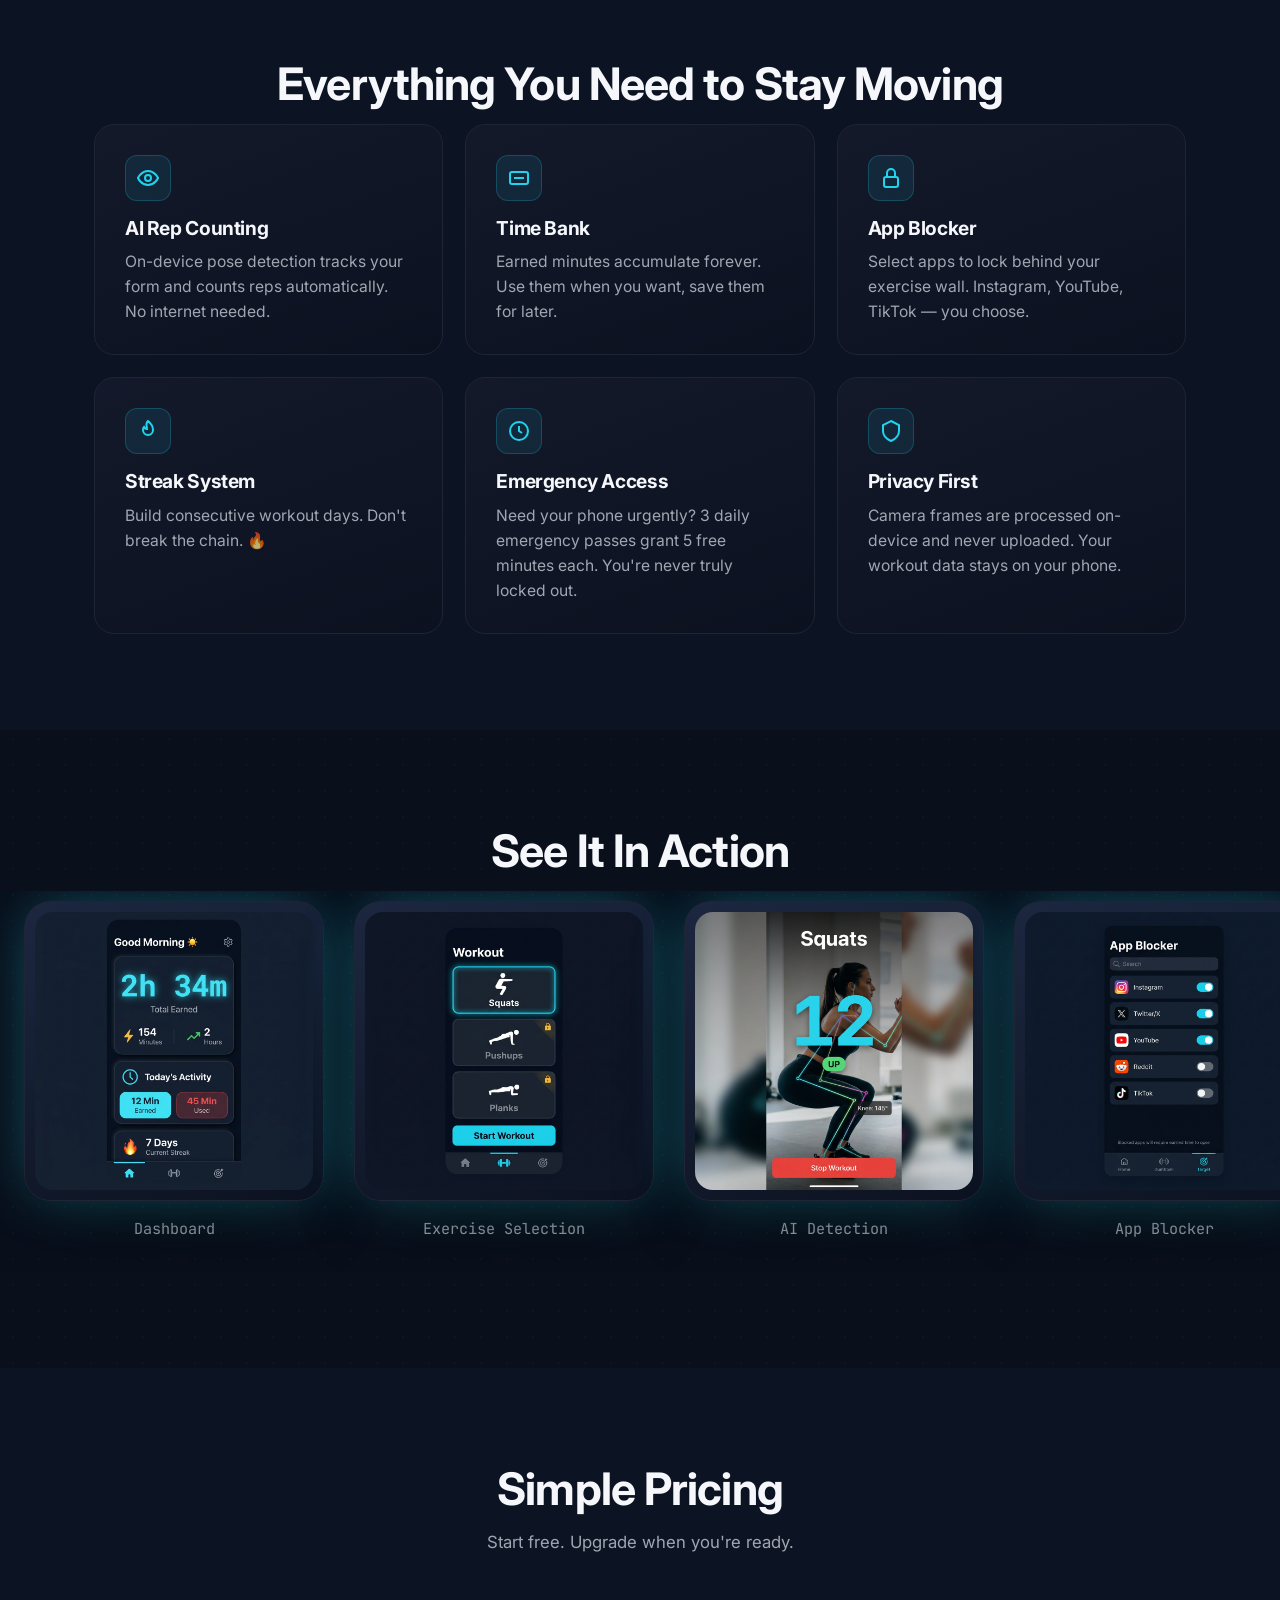
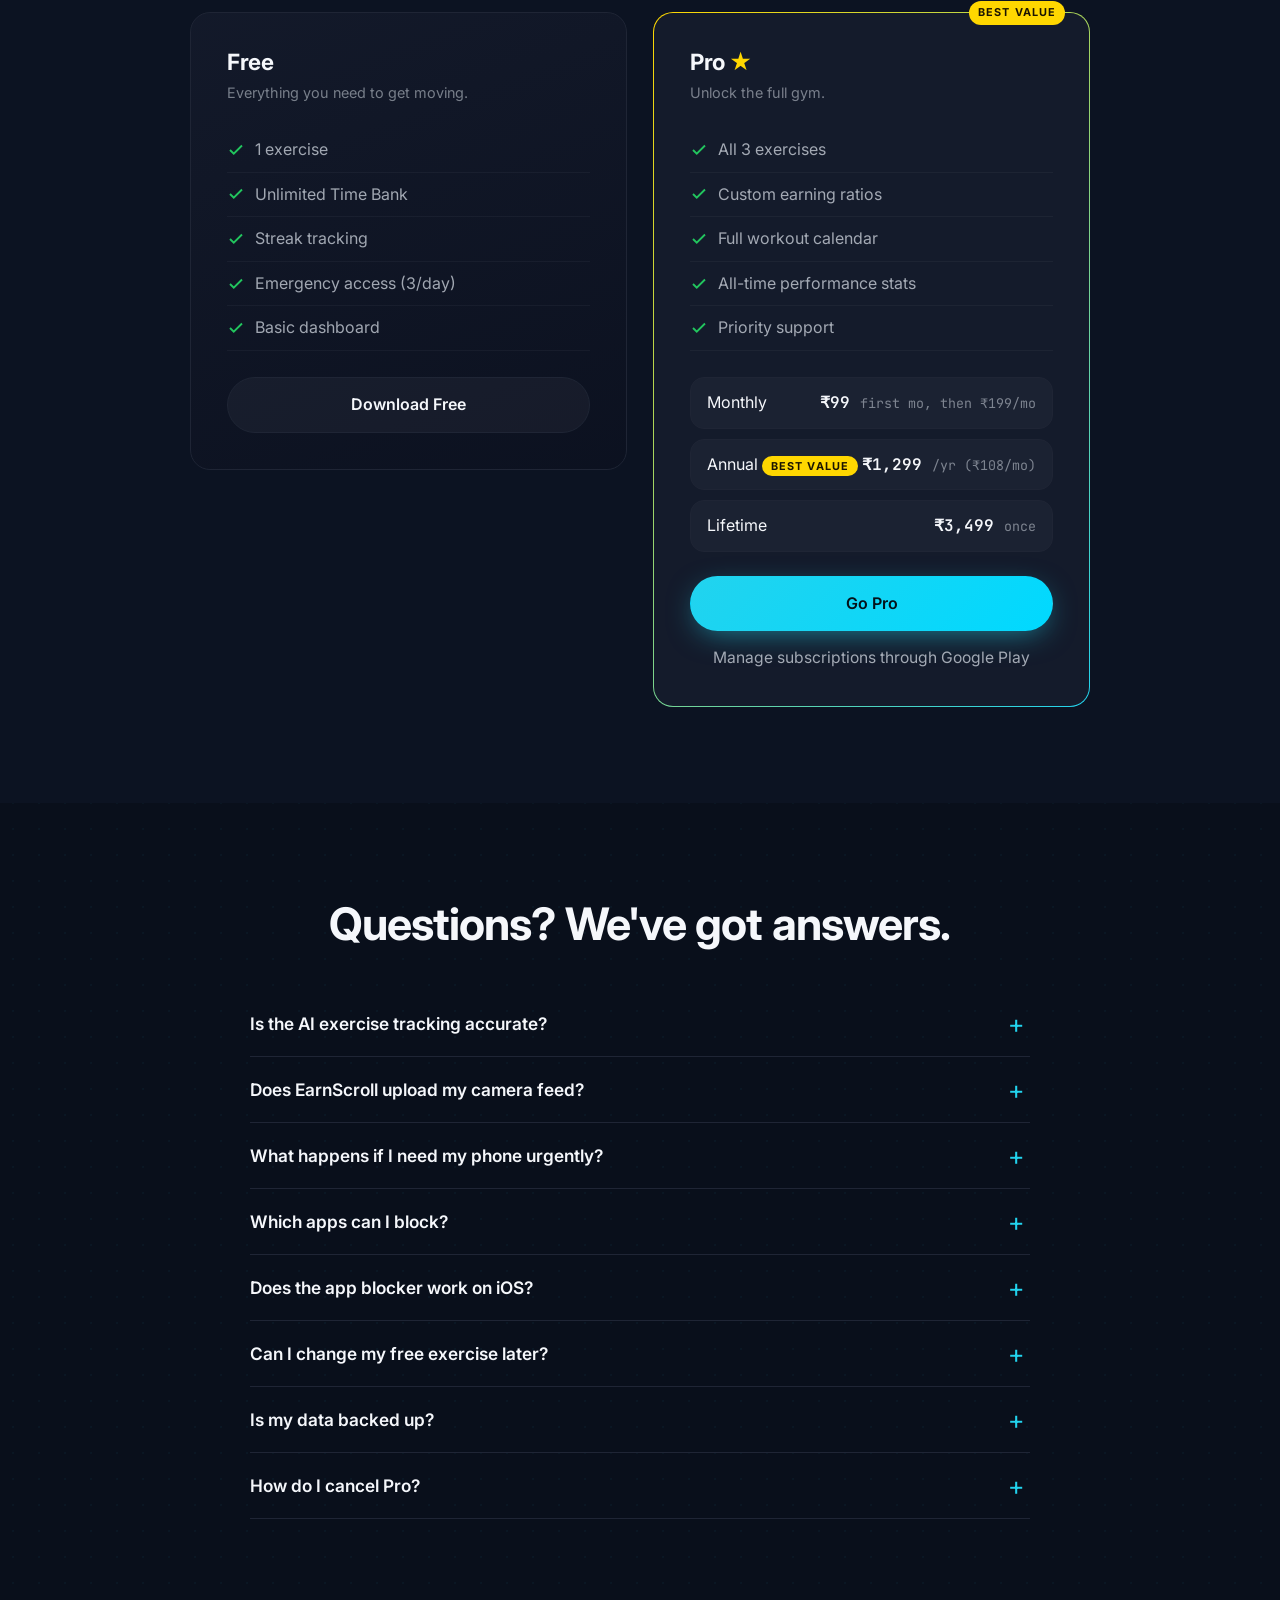
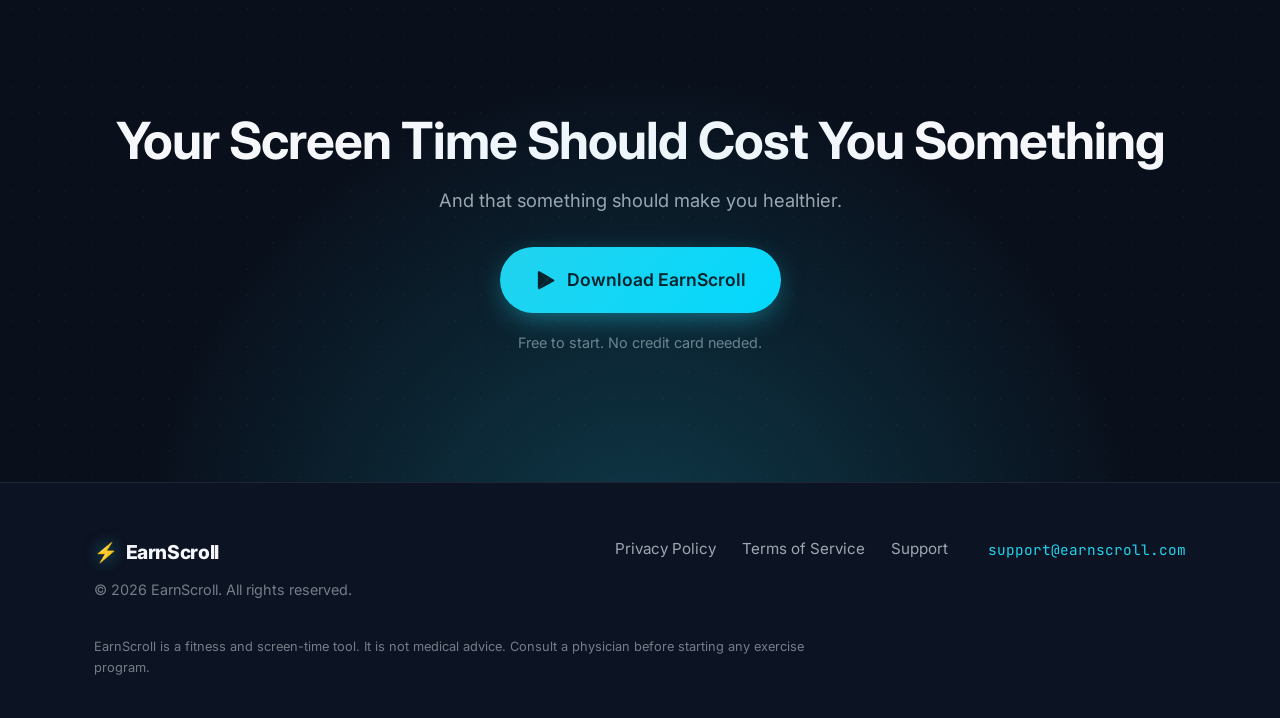
==== commit fbd31008: "Fix image distortion: respect square (1:1) screenshot aspect ratio Source screenshots are 1024x1024;" ====
--- a/index.html
+++ b/index.html
@@ -87,7 +87,7 @@
       </div>
       <div class="hero-visual">
         <div class="phone hero-phone">
-          <img src="/images/dashboard.png" width="280" height="606" alt="EarnScroll dashboard showing a 2h 34m time bank, today's earned vs used minutes, and a 7-day streak" fetchpriority="high" />
+          <img src="/images/dashboard.png" width="600" height="600" alt="EarnScroll dashboard showing a 2h 34m time bank, today's earned vs used minutes, and a 7-day streak" fetchpriority="high" />
         </div>
       </div>
     </div>
@@ -132,7 +132,7 @@
             <h3>Choose Your Exercise</h3>
             <p>Pick from squats, pushups, or planks. Free users choose one; Pro unlocks all three.</p>
           </div>
-          <div class="phone"><img src="/images/workout.png" width="260" height="563" alt="Exercise selection screen with Squats selected and Pushups and Planks locked behind Pro" loading="lazy" /></div>
+          <div class="phone"><img src="/images/workout.png" width="600" height="600" alt="Exercise selection screen with Squats selected and Pushups and Planks locked behind Pro" loading="lazy" /></div>
         </div>
 
         <div class="step reveal">
@@ -142,7 +142,7 @@
             <h3>Work Out with AI</h3>
             <p>Start your camera. Our on-device AI (MoveNet) counts every rep in real time — no cheating, no manual entry.</p>
           </div>
-          <div class="phone"><img src="/images/ai-detection.png" width="260" height="563" alt="Live AI camera view with a pose skeleton overlay counting squat reps and showing knee angle" loading="lazy" /></div>
+          <div class="phone"><img src="/images/ai-detection.png" width="600" height="600" alt="Live AI camera view with a pose skeleton overlay counting squat reps and showing knee angle" loading="lazy" /></div>
         </div>
 
         <div class="step reveal">
@@ -152,7 +152,7 @@
             <h3>Earn Your Minutes</h3>
             <p>Every rep earns screen time. Watch your Time Bank fill up. 1 squat = 1 minute. It's that simple.</p>
           </div>
-          <div class="phone"><img src="/images/dashboard.png" width="260" height="563" alt="Dashboard time bank card filling up with earned minutes" loading="lazy" /></div>
+          <div class="phone"><img src="/images/dashboard.png" width="600" height="600" alt="Dashboard time bank card filling up with earned minutes" loading="lazy" /></div>
         </div>
 
         <div class="step reveal">
@@ -162,7 +162,7 @@
             <h3>Block the Distractions</h3>
             <p>Choose which apps to put behind the wall. When your Time Bank is empty, they're locked until you exercise.</p>
           </div>
-          <div class="phone"><img src="/images/blocker.png" width="260" height="563" alt="App Blocker screen with toggles to lock Instagram, YouTube, and other apps" loading="lazy" /></div>
+          <div class="phone"><img src="/images/blocker.png" width="600" height="600" alt="App Blocker screen with toggles to lock Instagram, YouTube, and other apps" loading="lazy" /></div>
         </div>
 
       </div>
@@ -214,10 +214,10 @@
       <h2 class="section-title reveal">See It In Action</h2>
     </div>
     <div class="gallery reveal">
-      <div class="gallery-item"><div class="phone"><img src="/images/dashboard.png" width="240" height="520" alt="EarnScroll dashboard" loading="lazy" /></div><p class="cap">Dashboard</p></div>
-      <div class="gallery-item"><div class="phone"><img src="/images/workout.png" width="240" height="520" alt="Exercise selection" loading="lazy" /></div><p class="cap">Exercise Selection</p></div>
-      <div class="gallery-item"><div class="phone"><img src="/images/ai-detection.png" width="240" height="520" alt="AI rep detection" loading="lazy" /></div><p class="cap">AI Detection</p></div>
-      <div class="gallery-item"><div class="phone"><img src="/images/blocker.png" width="240" height="520" alt="App blocker" loading="lazy" /></div><p class="cap">App Blocker</p></div>
+      <div class="gallery-item"><div class="phone"><img src="/images/dashboard.png" width="600" height="600" alt="EarnScroll dashboard" loading="lazy" /></div><p class="cap">Dashboard</p></div>
+      <div class="gallery-item"><div class="phone"><img src="/images/workout.png" width="600" height="600" alt="Exercise selection" loading="lazy" /></div><p class="cap">Exercise Selection</p></div>
+      <div class="gallery-item"><div class="phone"><img src="/images/ai-detection.png" width="600" height="600" alt="AI rep detection" loading="lazy" /></div><p class="cap">AI Detection</p></div>
+      <div class="gallery-item"><div class="phone"><img src="/images/blocker.png" width="600" height="600" alt="App blocker" loading="lazy" /></div><p class="cap">App Blocker</p></div>
     </div>
   </section>
 
--- a/css/style.css
+++ b/css/style.css
@@ -166,31 +166,30 @@
 .trust-badges { display: flex; flex-direction: column; gap: 10px; }
 .trust-badges span { font-size: 0.9rem; color: var(--text-dim); display: flex; align-items: center; gap: 8px; }
 
-/* Phone mockup */
+/* Screenshot frame (source images are square 1:1) */
 .phone {
   position: relative;
-  width: 280px;
+  width: 340px;
+  max-width: 100%;
   margin: 0 auto;
-  border-radius: 42px;
-  padding: 12px;
+  border-radius: 26px;
+  padding: 10px;
   background: linear-gradient(160deg, #1c2740, #0c1220);
   border: 1px solid var(--border);
-  box-shadow: var(--shadow-glow), 0 40px 80px -30px rgba(0,0,0,0.8);
-}
-.phone::after {
-  content: "";
-  position: absolute;
-  top: 20px; left: 50%; transform: translateX(-50%);
-  width: 110px; height: 26px;
-  background: #05090f;
-  border-radius: 0 0 16px 16px;
-  z-index: 3;
-}
-.phone img { border-radius: 32px; width: 100%; }
-.hero-phone { transform: rotate(3deg); animation: float 6s ease-in-out infinite; }
+  box-shadow: var(--shadow-glow), 0 30px 70px -30px rgba(0,0,0,0.8);
+}
+.phone img {
+  border-radius: 18px;
+  width: 100%;
+  height: auto;
+  aspect-ratio: 1 / 1;
+  object-fit: cover;
+  display: block;
+}
+.hero-phone { animation: float 6s ease-in-out infinite; }
 @keyframes float {
-  0%, 100% { transform: rotate(3deg) translateY(0); }
-  50% { transform: rotate(3deg) translateY(-14px); }
+  0%, 100% { transform: translateY(0); }
+  50% { transform: translateY(-12px); }
 }
 
 /* ---------- Problem cards ---------- */
@@ -243,7 +242,7 @@
 }
 .step-body h3 { font-size: 1.6rem; margin-bottom: 12px; }
 .step-body p { color: var(--text-muted); font-size: 1.05rem; max-width: 460px; }
-.step .phone { width: 260px; transform: none; }
+.step .phone { width: 320px; }
 
 /* ---------- Feature grid ---------- */
 .grid-feat { display: grid; grid-template-columns: repeat(3, 1fr); gap: 22px; }
@@ -268,7 +267,7 @@
 .gallery::-webkit-scrollbar { height: 8px; }
 .gallery::-webkit-scrollbar-thumb { background: var(--border); border-radius: 8px; }
 .gallery-item { scroll-snap-align: center; flex: 0 0 auto; text-align: center; }
-.gallery-item .phone { transform: none; }
+.gallery-item .phone { width: 300px; }
 .gallery-item .cap { margin-top: 16px; color: var(--text-muted); font-size: 0.95rem; font-family: var(--font-mono); }
 
 /* ---------- Pricing ---------- */
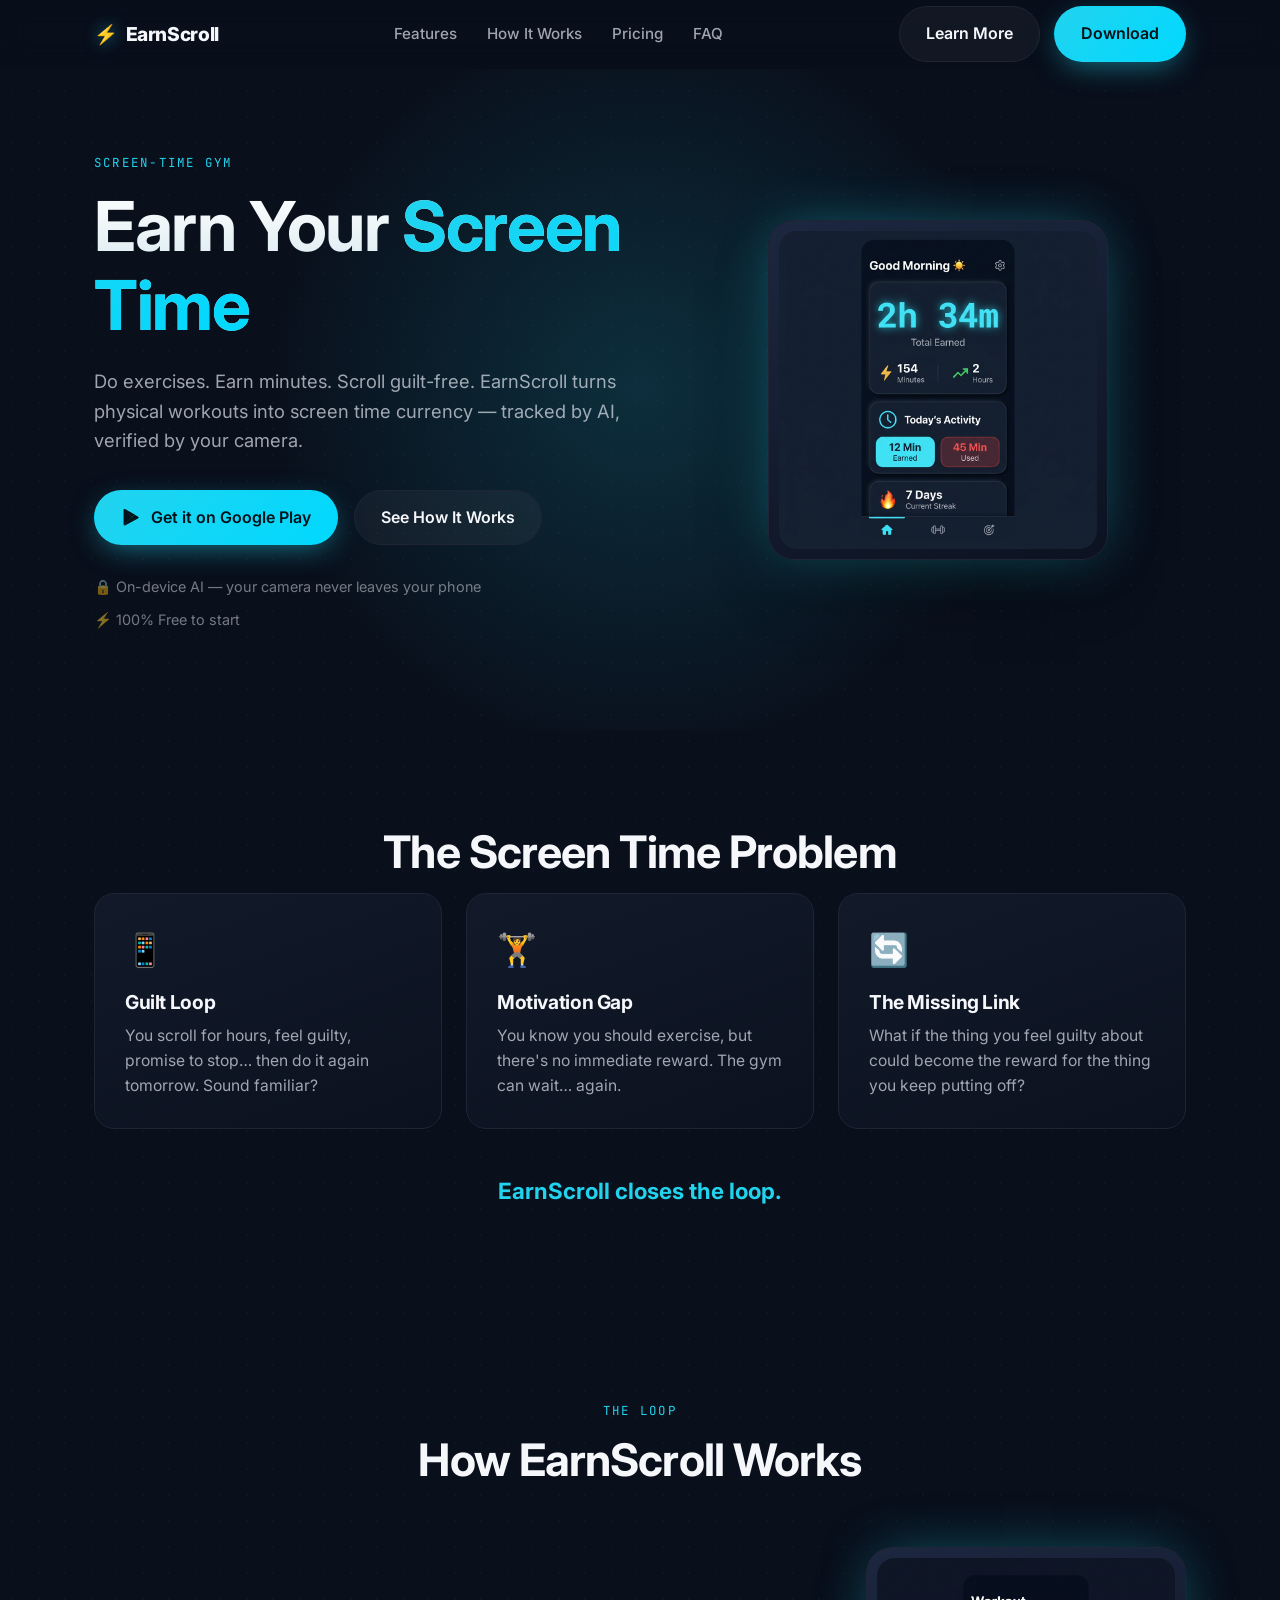
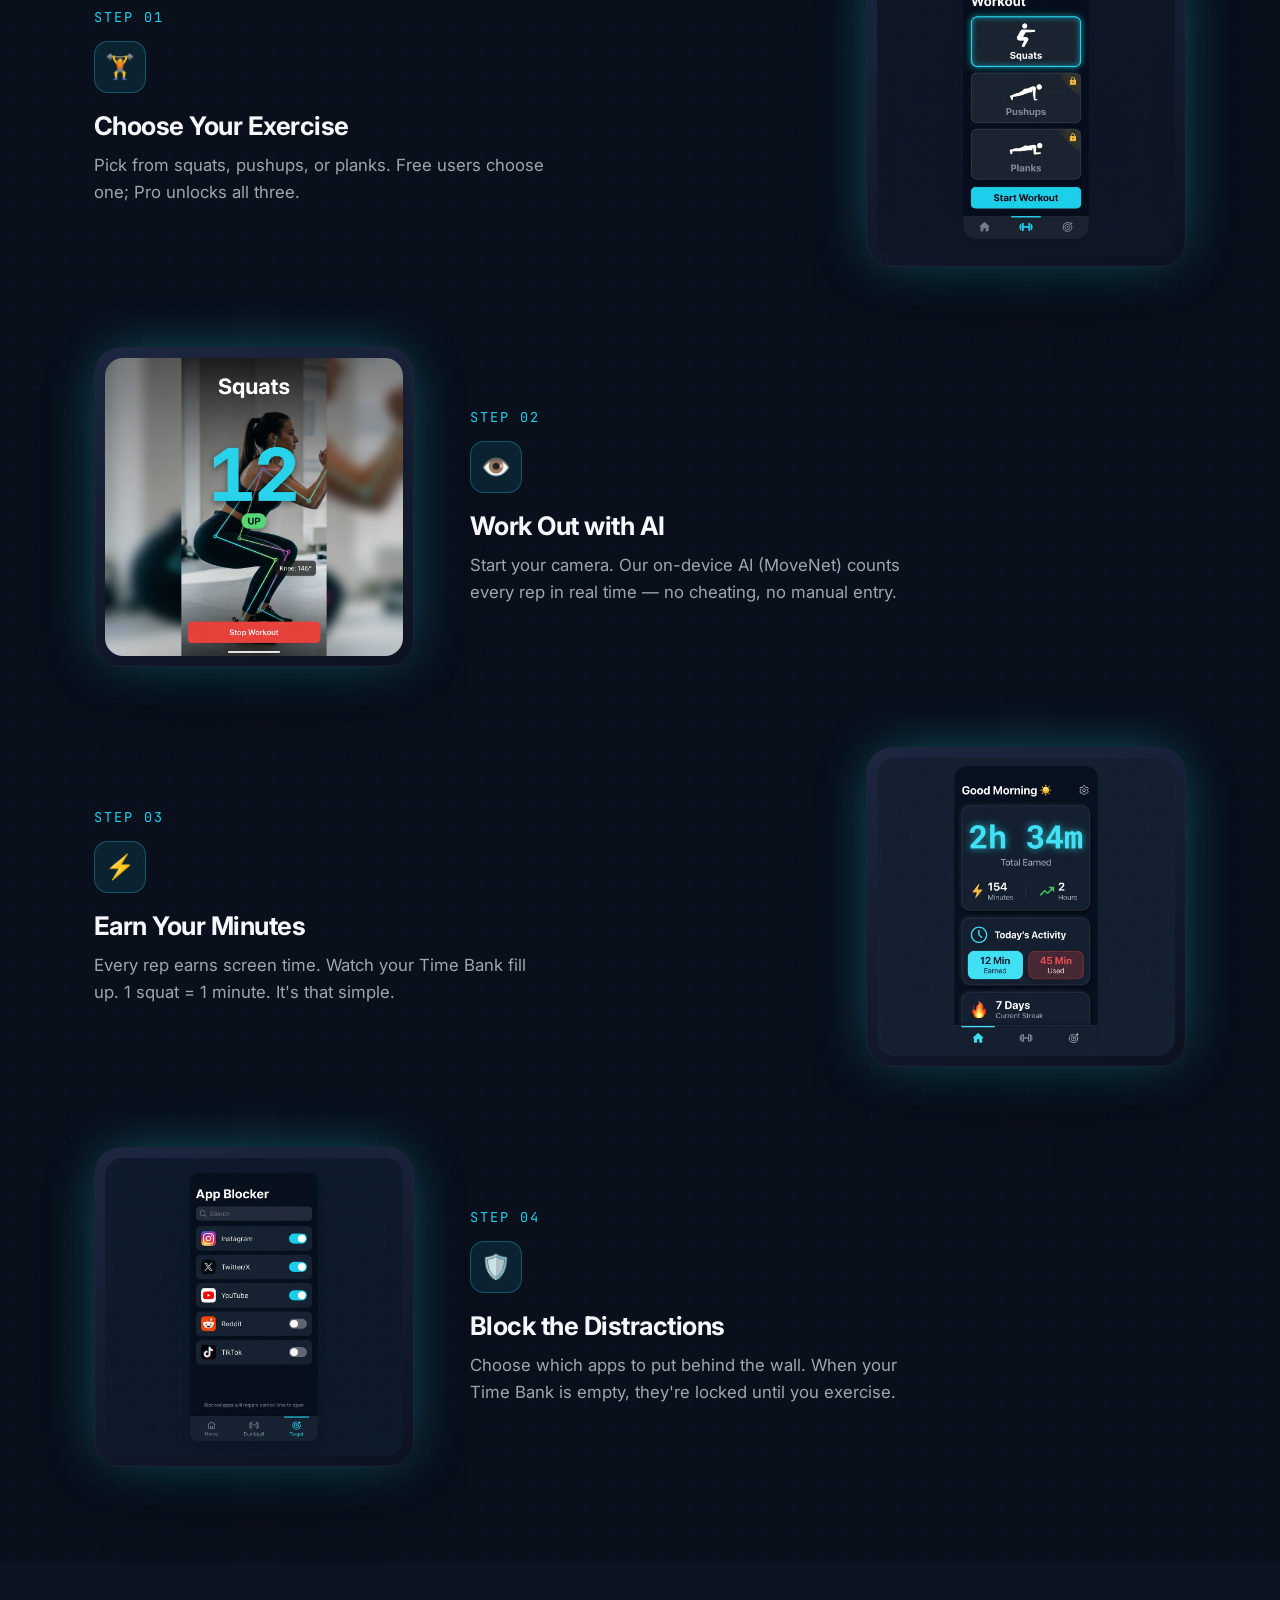
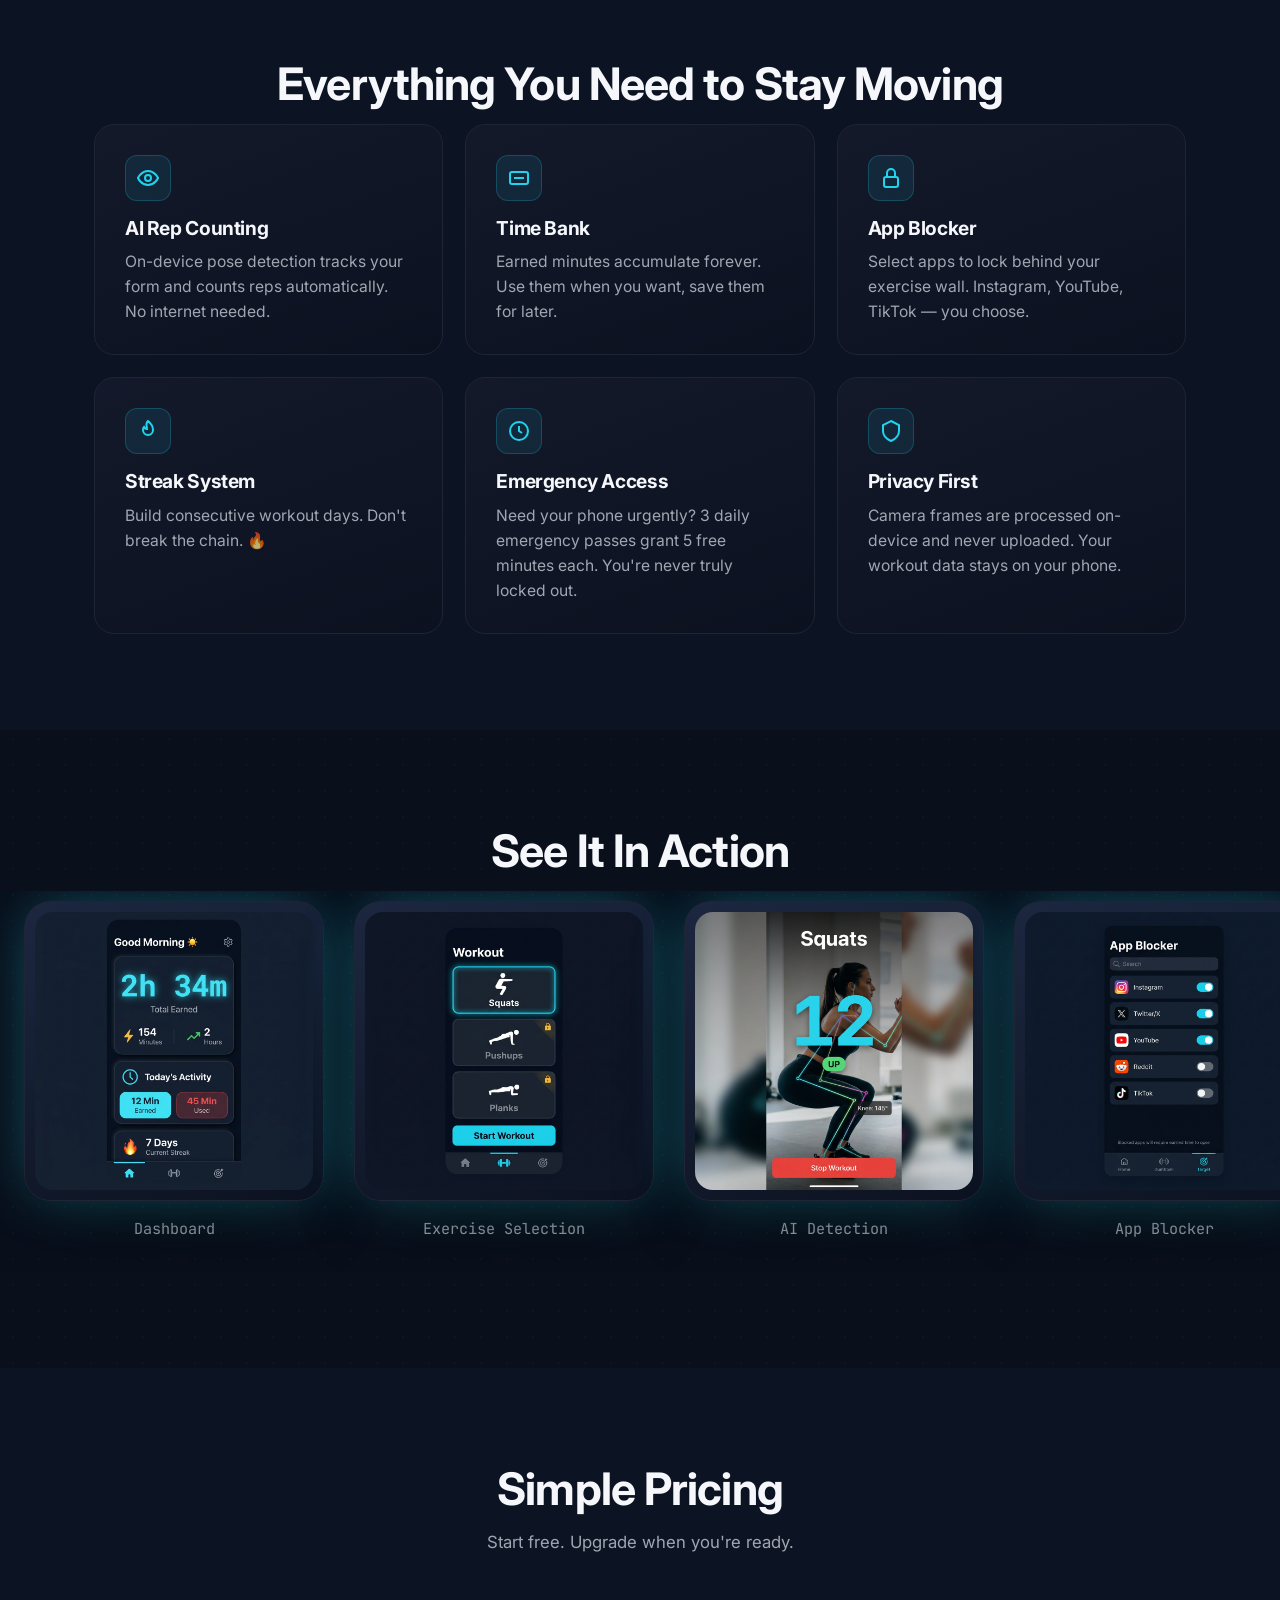
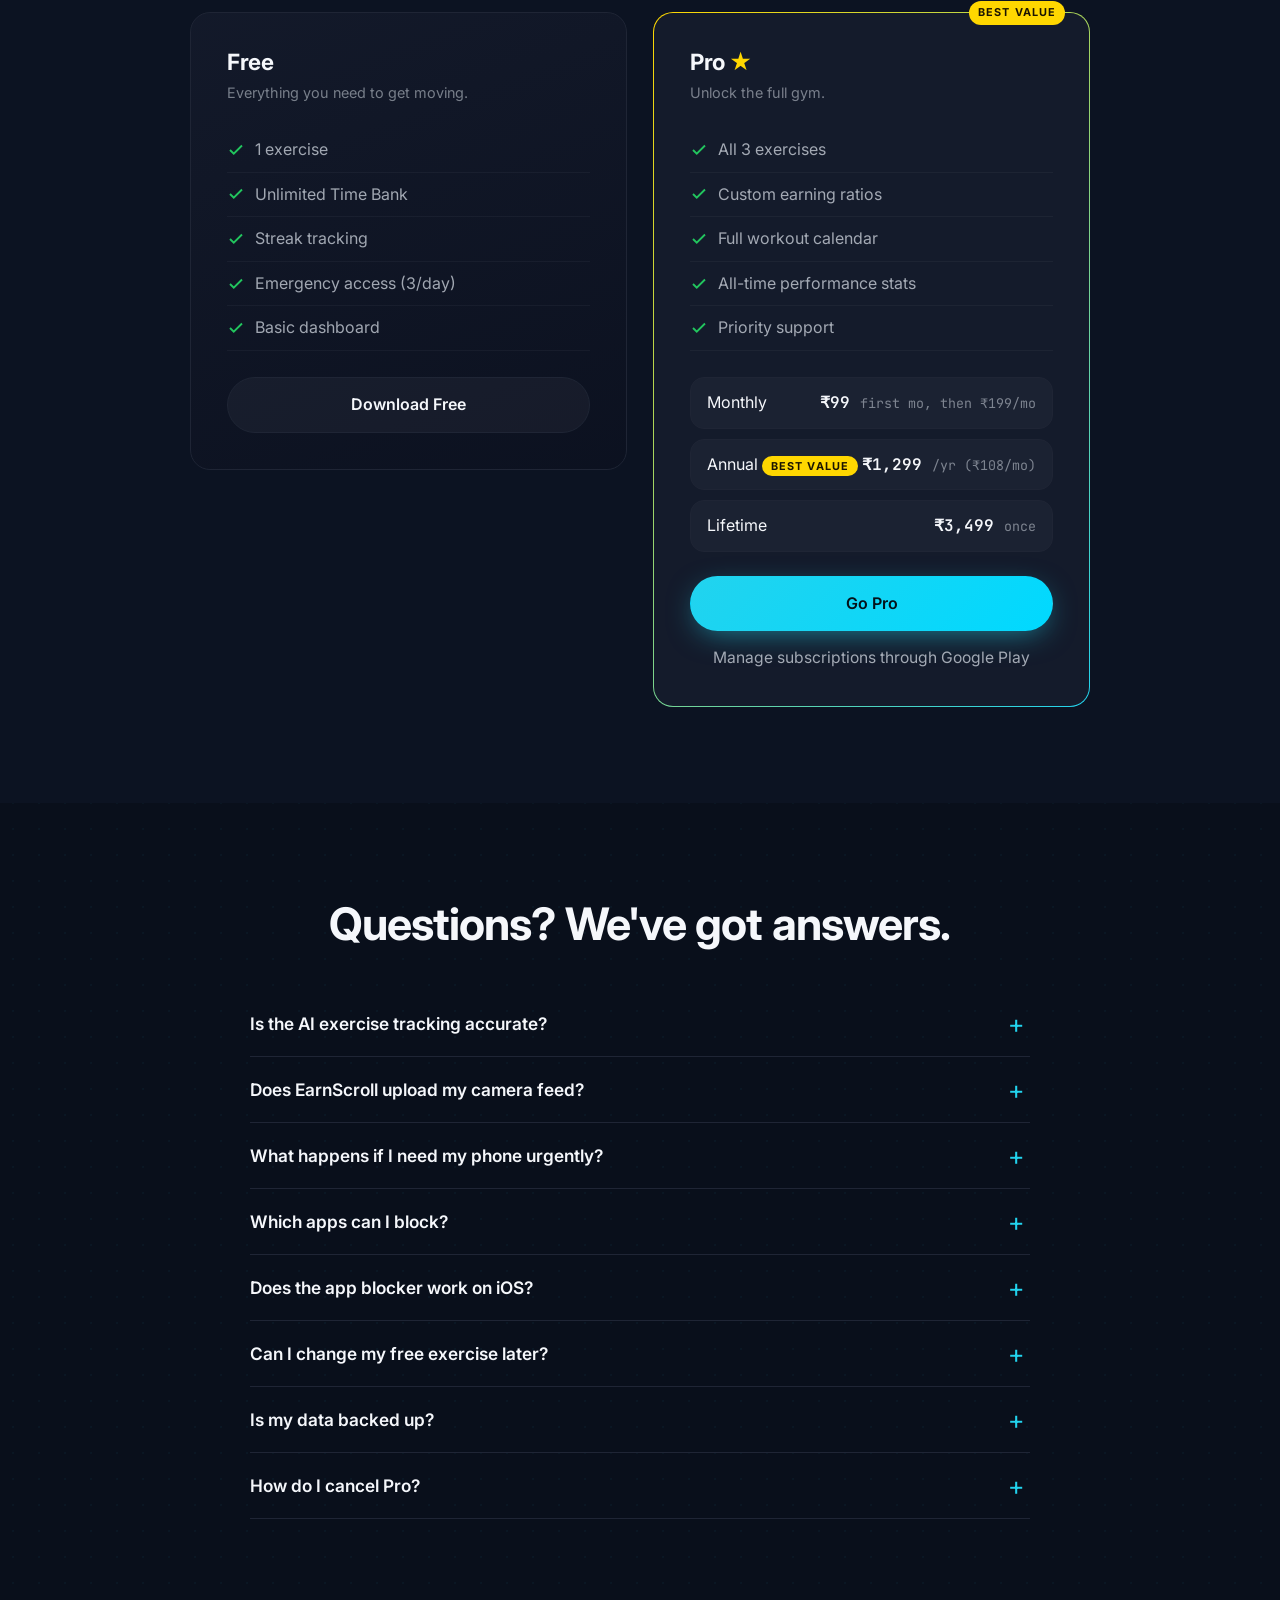
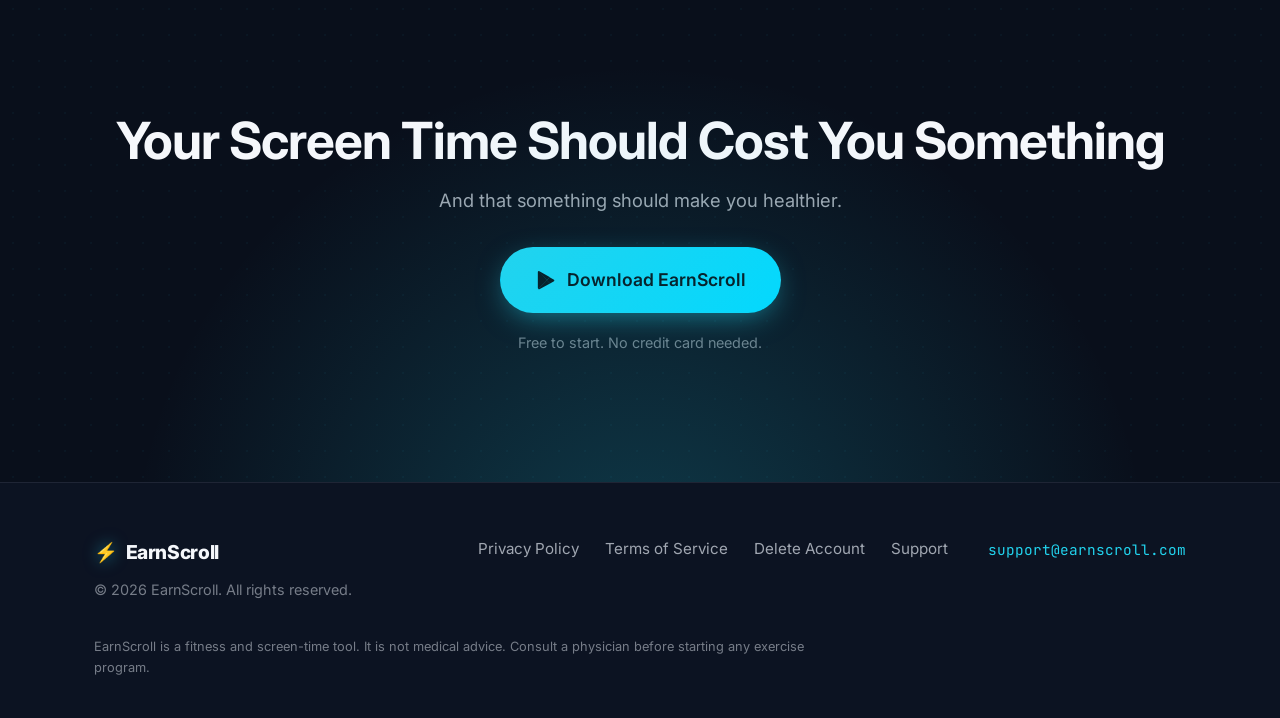
==== commit 03a47c72: "Align legal routes with app: /privacy, /terms, +/delete-account - Serve canonical routes matching WE" ====
--- a/index.html
+++ b/index.html
@@ -328,9 +328,10 @@
           <p class="footer-copy">© 2026 EarnScroll. All rights reserved.</p>
         </div>
         <nav class="footer-links" aria-label="Footer">
-          <a href="/privacy-policy/">Privacy Policy</a>
-          <a href="/terms-of-service/">Terms of Service</a>
-          <a href="/support/">Support</a>
+          <a href="/privacy">Privacy Policy</a>
+          <a href="/terms">Terms of Service</a>
+          <a href="/delete-account">Delete Account</a>
+          <a href="/support">Support</a>
         </nav>
         <div>
           <a class="footer-email" href="mailto:support@earnscroll.com">support@earnscroll.com</a>
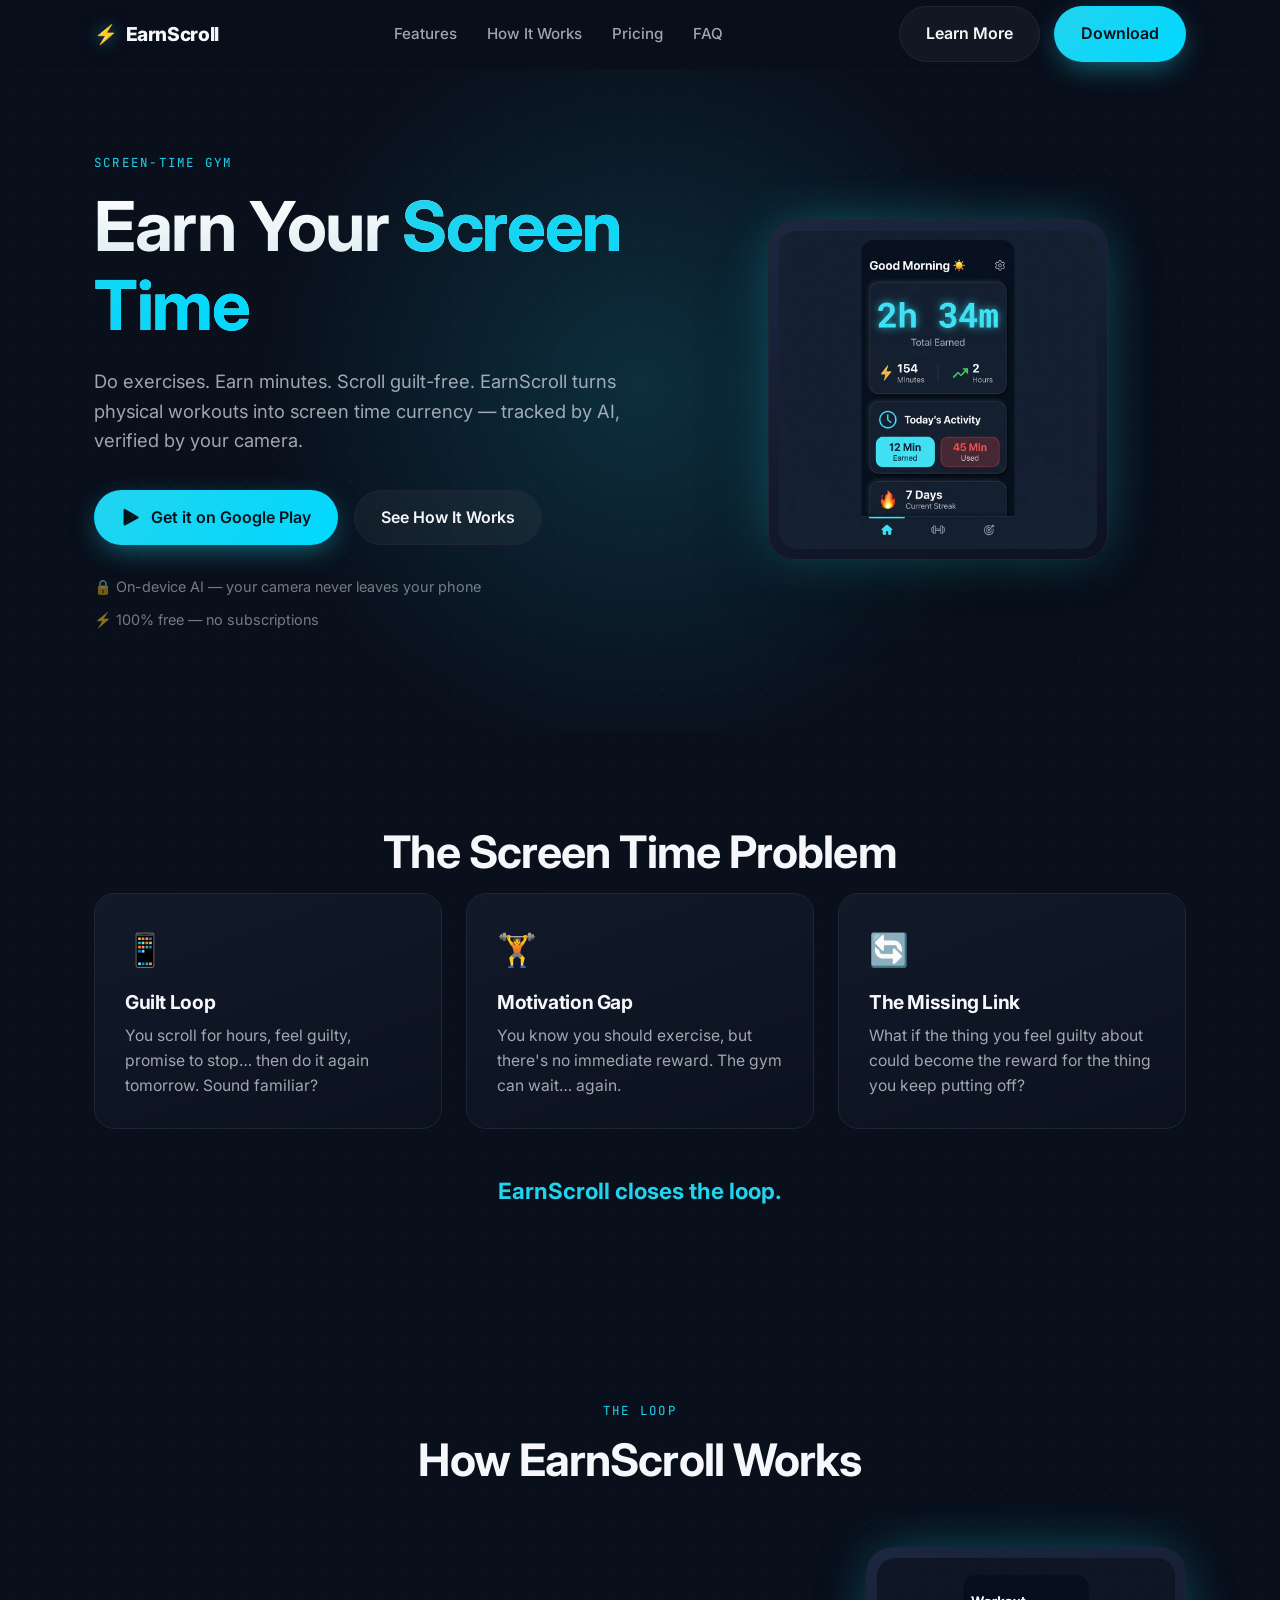
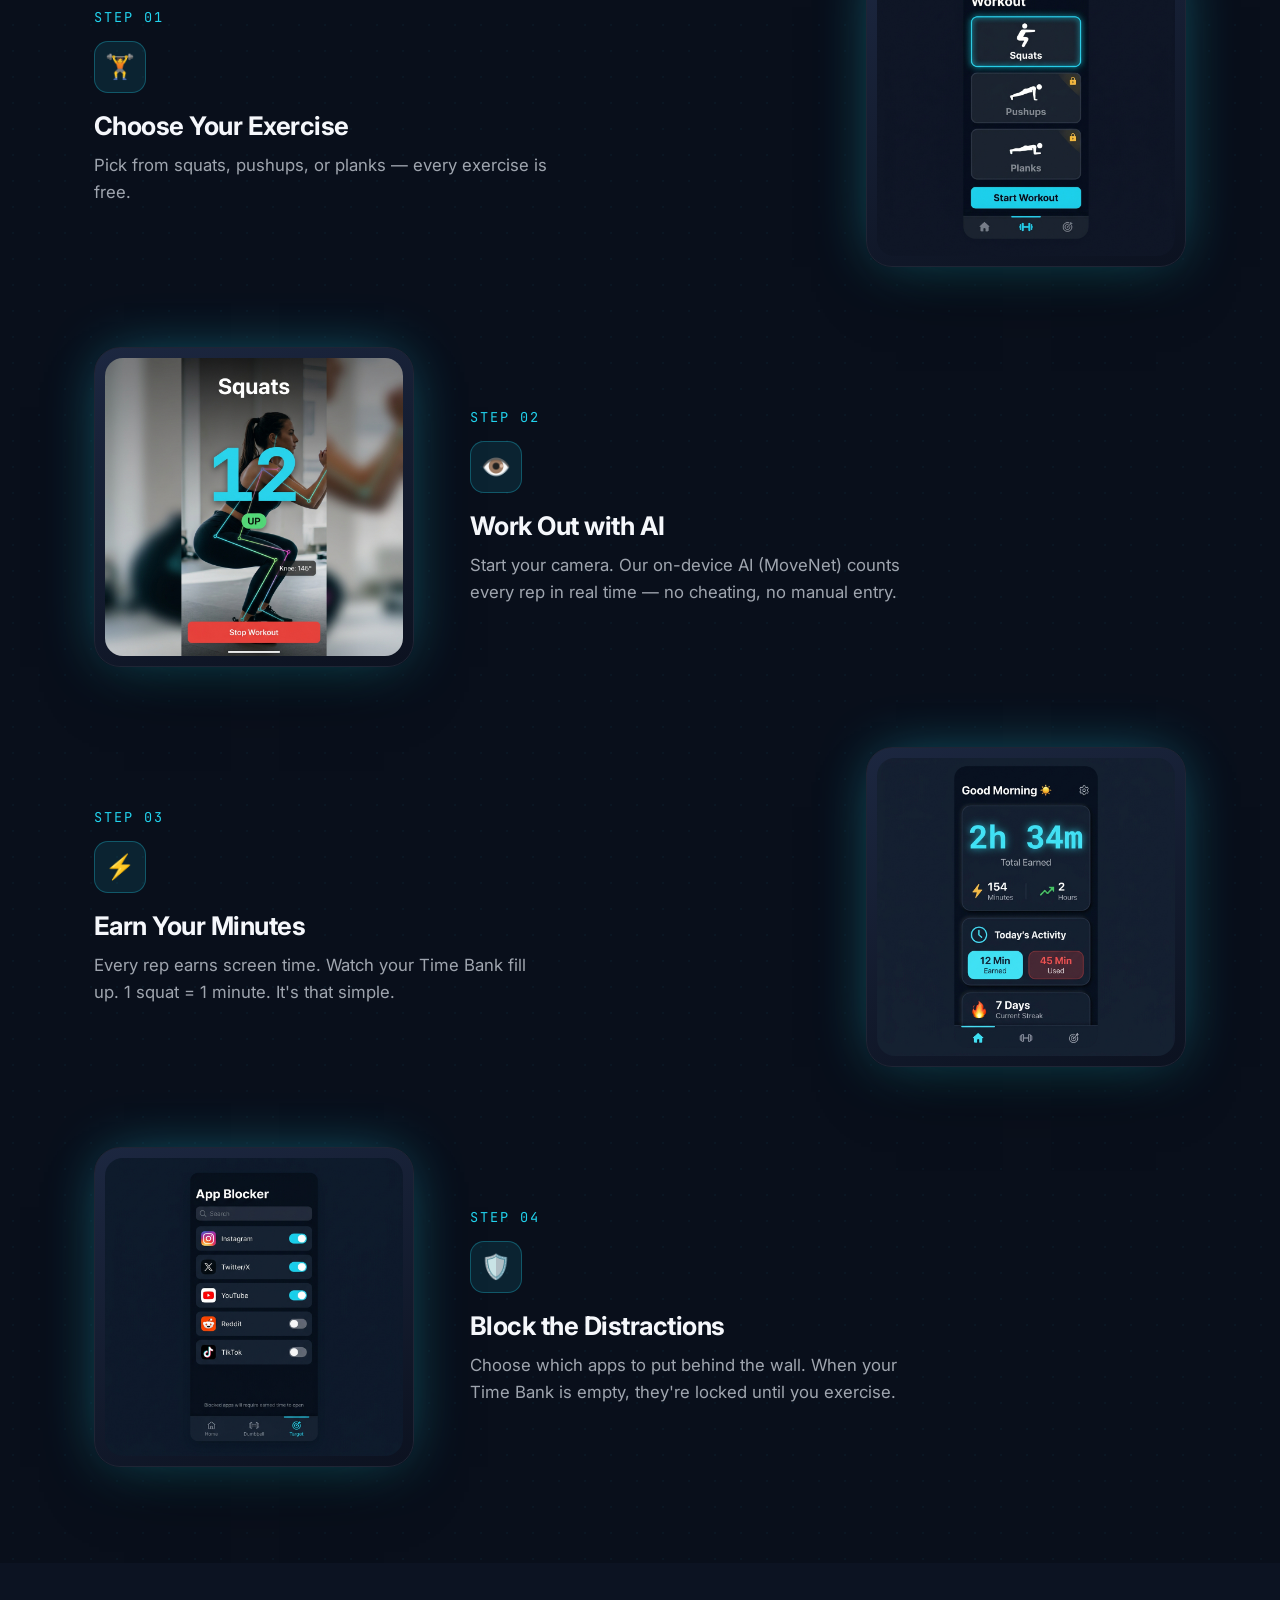
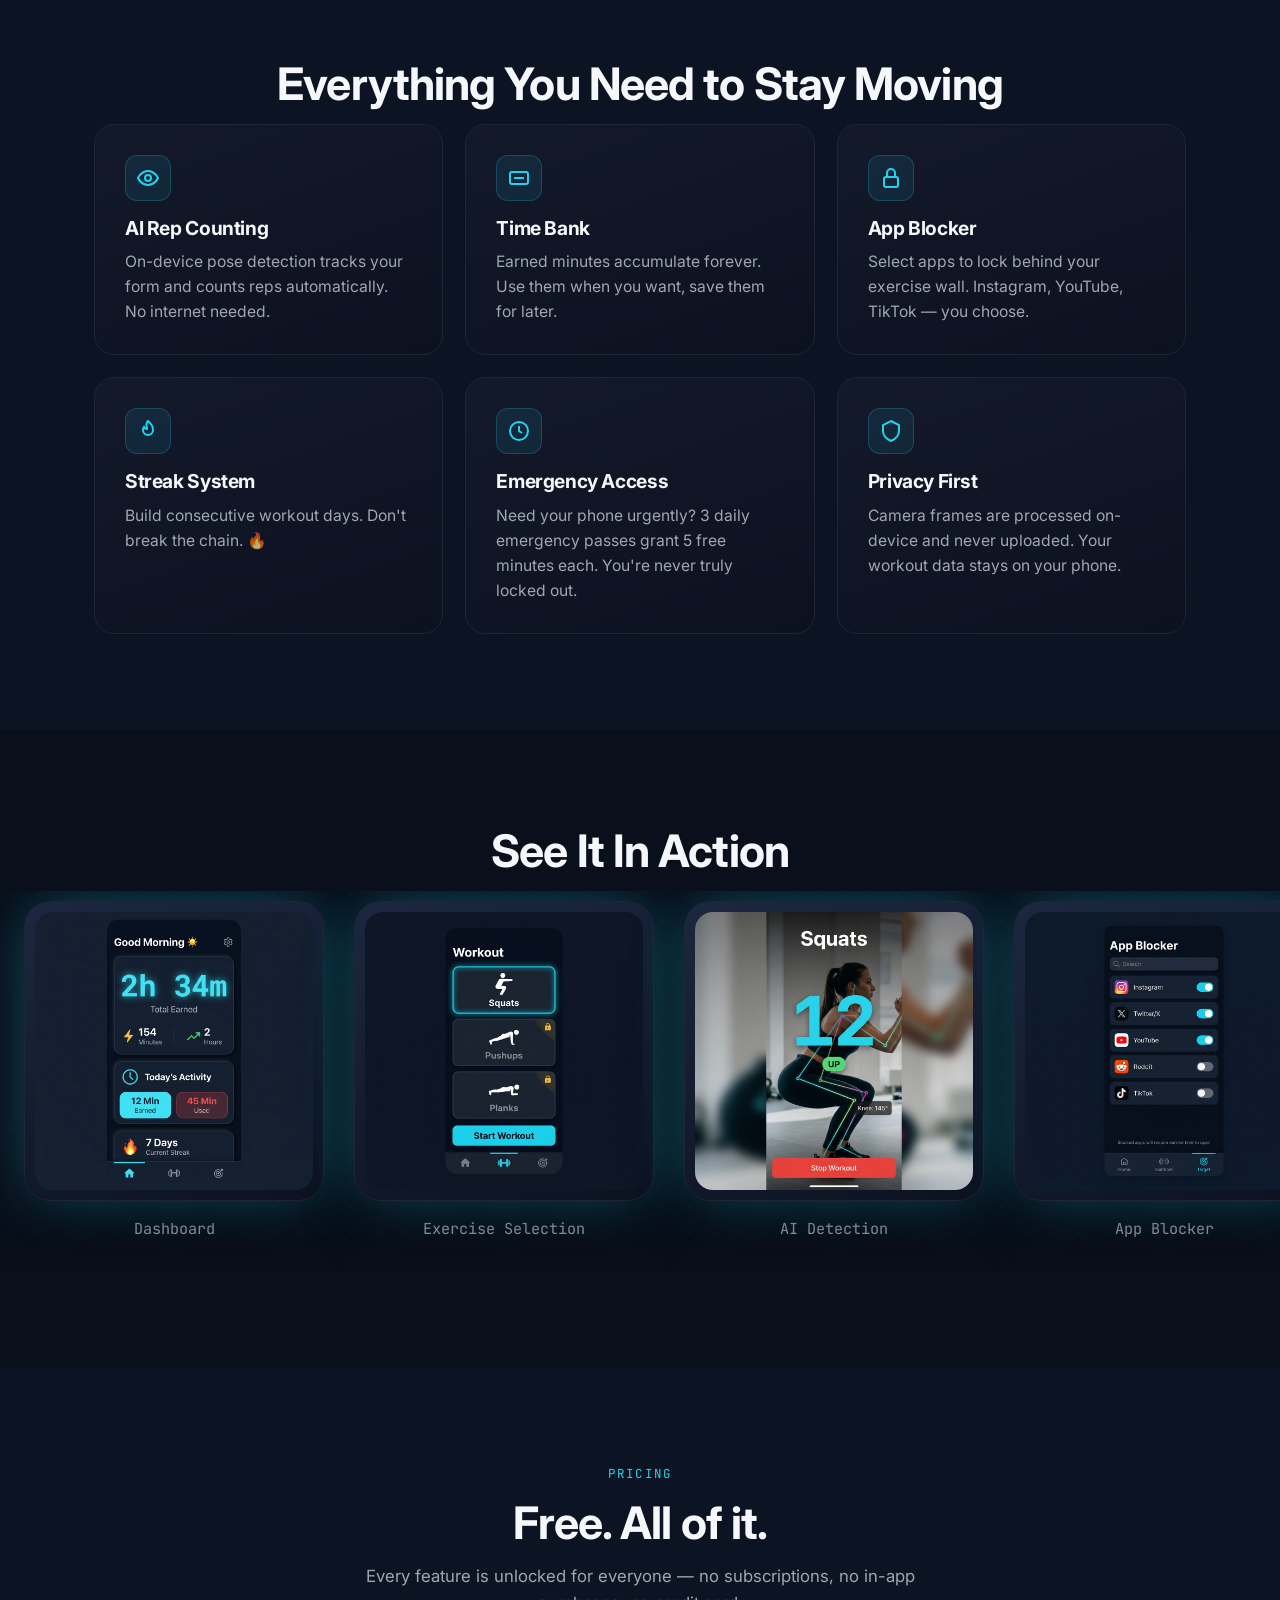
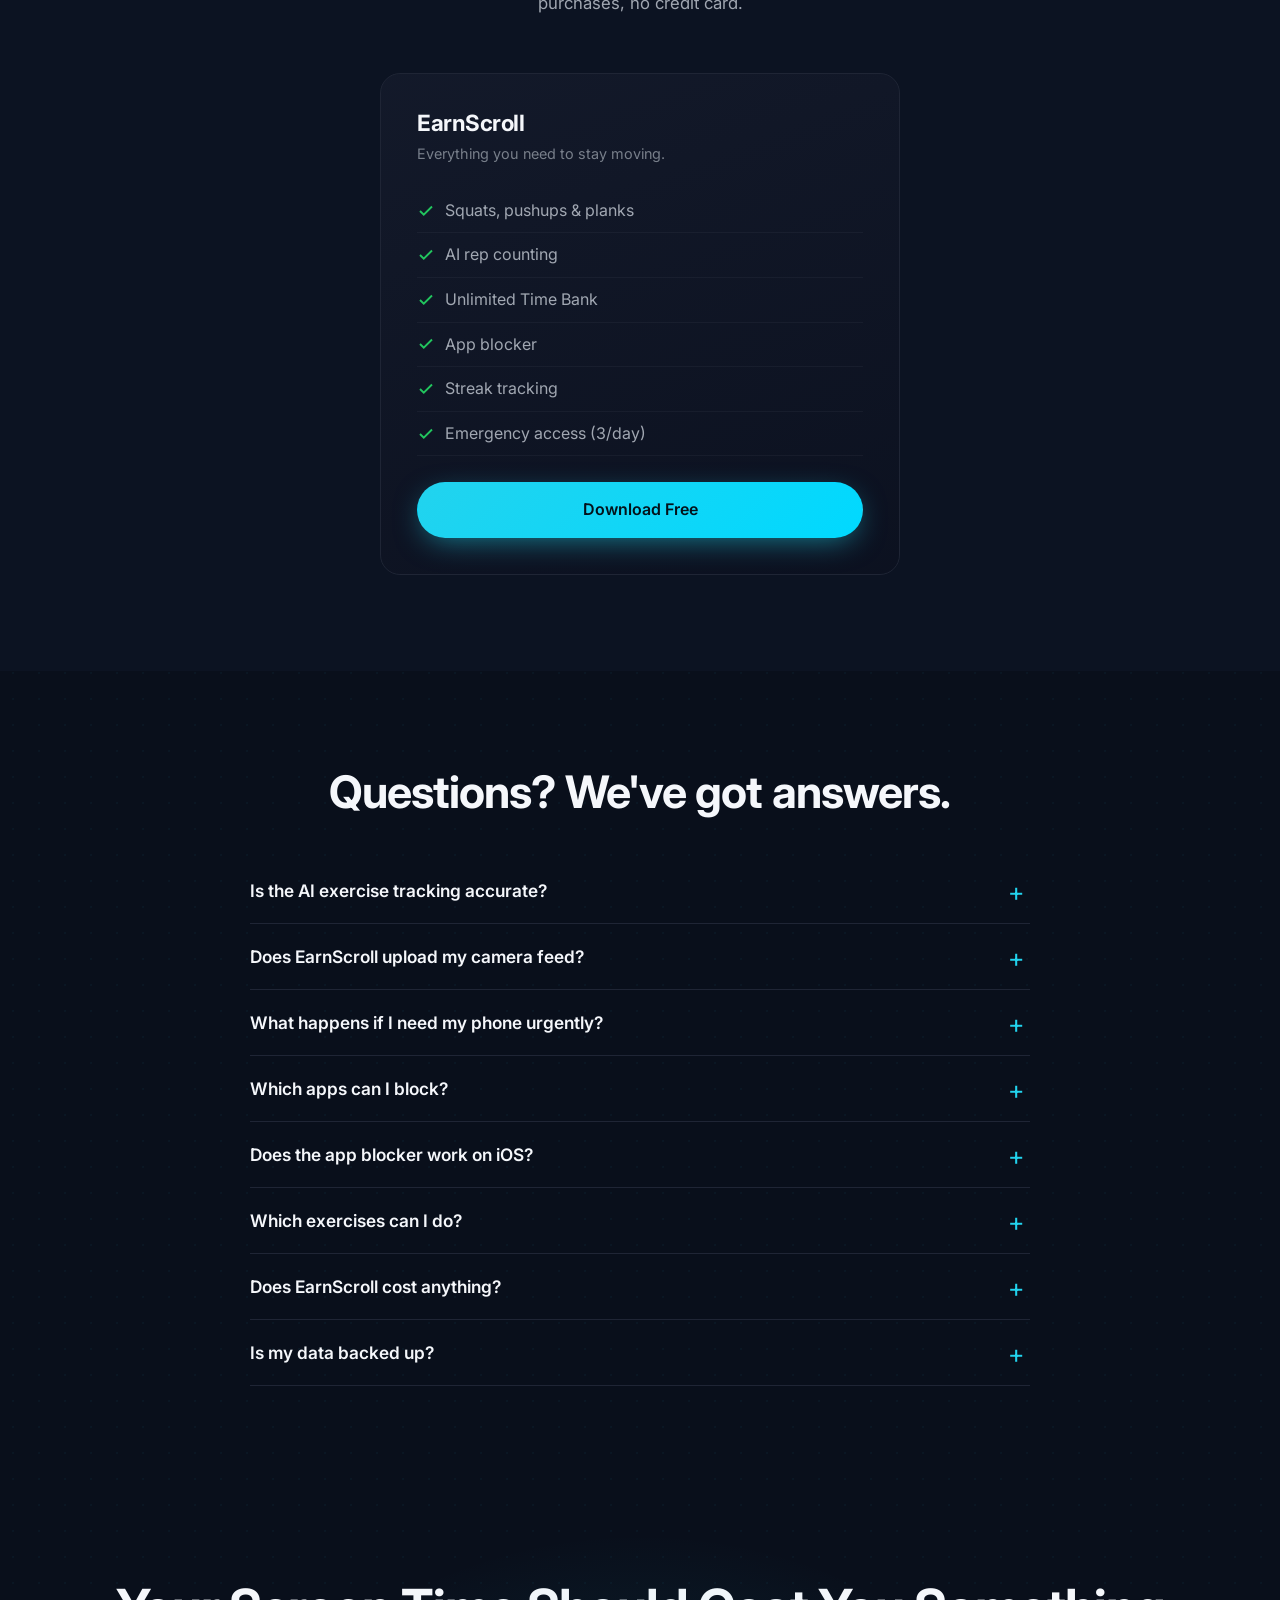
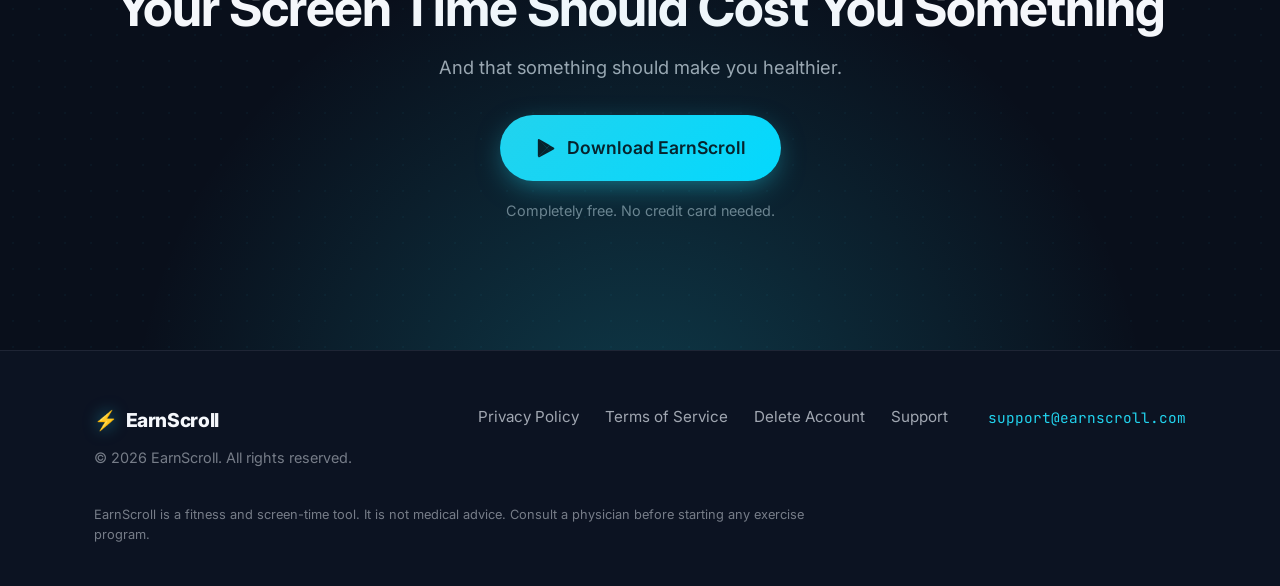
==== commit fd86ed7d: "Remove Pro/paid tier from site: present app as fully free App has no paid features live yet. Replace" ====
--- a/index.html
+++ b/index.html
@@ -82,7 +82,7 @@
         </div>
         <div class="trust-badges">
           <span>🔒 On-device AI — your camera never leaves your phone</span>
-          <span>⚡ 100% Free to start</span>
+          <span>⚡ 100% free — no subscriptions</span>
         </div>
       </div>
       <div class="hero-visual">
@@ -130,9 +130,9 @@
             <div class="step-num">STEP 01</div>
             <div class="step-icon">🏋️</div>
             <h3>Choose Your Exercise</h3>
-            <p>Pick from squats, pushups, or planks. Free users choose one; Pro unlocks all three.</p>
+            <p>Pick from squats, pushups, or planks — every exercise is free.</p>
           </div>
-          <div class="phone"><img src="/images/workout.png" width="600" height="600" alt="Exercise selection screen with Squats selected and Pushups and Planks locked behind Pro" loading="lazy" /></div>
+          <div class="phone"><img src="/images/workout.png" width="600" height="600" alt="Exercise selection screen showing squats, pushups, and planks" loading="lazy" /></div>
         </div>
 
         <div class="step reveal">
@@ -221,44 +221,26 @@
     </div>
   </section>
 
-  <!-- ===== PRICING ===== -->
+  <!-- ===== PRICING (FREE) ===== -->
   <section class="section" id="pricing" style="background:var(--bg-2)">
     <div class="container">
-      <h2 class="section-title reveal">Simple Pricing</h2>
-      <p class="section-sub reveal">Start free. Upgrade when you're ready.</p>
-      <div class="pricing-grid">
+      <span class="eyebrow reveal" style="display:block;text-align:center">Pricing</span>
+      <h2 class="section-title reveal">Free. All of it.</h2>
+      <p class="section-sub reveal">Every feature is unlocked for everyone — no subscriptions, no in-app purchases, no credit card.</p>
+      <div class="pricing-grid" style="grid-template-columns:1fr;max-width:520px">
 
         <div class="card price-card reveal">
-          <h3>Free</h3>
-          <p class="tagline">Everything you need to get moving.</p>
+          <h3>EarnScroll</h3>
+          <p class="tagline">Everything you need to stay moving.</p>
           <ul class="price-list">
-            <li><svg viewBox="0 0 24 24" fill="none" stroke="currentColor" stroke-width="2.5"><polyline points="20 6 9 17 4 12"/></svg> 1 exercise</li>
+            <li><svg viewBox="0 0 24 24" fill="none" stroke="currentColor" stroke-width="2.5"><polyline points="20 6 9 17 4 12"/></svg> Squats, pushups &amp; planks</li>
+            <li><svg viewBox="0 0 24 24" fill="none" stroke="currentColor" stroke-width="2.5"><polyline points="20 6 9 17 4 12"/></svg> AI rep counting</li>
             <li><svg viewBox="0 0 24 24" fill="none" stroke="currentColor" stroke-width="2.5"><polyline points="20 6 9 17 4 12"/></svg> Unlimited Time Bank</li>
+            <li><svg viewBox="0 0 24 24" fill="none" stroke="currentColor" stroke-width="2.5"><polyline points="20 6 9 17 4 12"/></svg> App blocker</li>
             <li><svg viewBox="0 0 24 24" fill="none" stroke="currentColor" stroke-width="2.5"><polyline points="20 6 9 17 4 12"/></svg> Streak tracking</li>
             <li><svg viewBox="0 0 24 24" fill="none" stroke="currentColor" stroke-width="2.5"><polyline points="20 6 9 17 4 12"/></svg> Emergency access (3/day)</li>
-            <li><svg viewBox="0 0 24 24" fill="none" stroke="currentColor" stroke-width="2.5"><polyline points="20 6 9 17 4 12"/></svg> Basic dashboard</li>
           </ul>
-          <a class="btn btn-ghost" href="https://play.google.com/store/apps/details?id=com.earnscroll.app" target="_blank" rel="noopener">Download Free</a>
-        </div>
-
-        <div class="card price-card pro reveal">
-          <span class="badge badge-best">Best Value</span>
-          <h3>Pro <span style="color:var(--gold)">★</span></h3>
-          <p class="tagline">Unlock the full gym.</p>
-          <ul class="price-list">
-            <li><svg viewBox="0 0 24 24" fill="none" stroke="currentColor" stroke-width="2.5"><polyline points="20 6 9 17 4 12"/></svg> All 3 exercises</li>
-            <li><svg viewBox="0 0 24 24" fill="none" stroke="currentColor" stroke-width="2.5"><polyline points="20 6 9 17 4 12"/></svg> Custom earning ratios</li>
-            <li><svg viewBox="0 0 24 24" fill="none" stroke="currentColor" stroke-width="2.5"><polyline points="20 6 9 17 4 12"/></svg> Full workout calendar</li>
-            <li><svg viewBox="0 0 24 24" fill="none" stroke="currentColor" stroke-width="2.5"><polyline points="20 6 9 17 4 12"/></svg> All-time performance stats</li>
-            <li><svg viewBox="0 0 24 24" fill="none" stroke="currentColor" stroke-width="2.5"><polyline points="20 6 9 17 4 12"/></svg> Priority support</li>
-          </ul>
-          <div class="tiers">
-            <div class="tier"><span>Monthly</span><span class="amt">₹99 <small>first mo, then ₹199/mo</small></span></div>
-            <div class="tier"><span>Annual <span class="badge">Best Value</span></span><span class="amt">₹1,299 <small>/yr (₹108/mo)</small></span></div>
-            <div class="tier"><span>Lifetime</span><span class="amt">₹3,499 <small>once</small></span></div>
-          </div>
-          <a class="btn btn-primary" href="https://play.google.com/store/apps/details?id=com.earnscroll.app" target="_blank" rel="noopener">Go Pro</a>
-          <p class="manage-note">Manage subscriptions through Google Play</p>
+          <a class="btn btn-primary" href="https://play.google.com/store/apps/details?id=com.earnscroll.app" target="_blank" rel="noopener">Download Free</a>
         </div>
 
       </div>
@@ -291,16 +273,16 @@
           <div class="faq-a"><p>The app blocker is currently Android-only. iOS doesn't allow third-party apps to block other apps. On iOS, EarnScroll works as a workout tracker and time bank — the earn side works, but the block side requires Android.</p></div>
         </div>
         <div class="faq-item reveal">
-          <button class="faq-q">Can I change my free exercise later?</button>
-          <div class="faq-a"><p>Free users choose one exercise during setup. To switch or unlock all three, upgrade to Pro.</p></div>
+          <button class="faq-q">Which exercises can I do?</button>
+          <div class="faq-a"><p>Squats, pushups, and planks — all three are available to everyone for free.</p></div>
+        </div>
+        <div class="faq-item reveal">
+          <button class="faq-q">Does EarnScroll cost anything?</button>
+          <div class="faq-a"><p>No. EarnScroll is completely free — every feature is unlocked, with no subscriptions or in-app purchases.</p></div>
         </div>
         <div class="faq-item reveal">
           <button class="faq-q">Is my data backed up?</button>
           <div class="faq-a"><p>Currently, all data is stored locally on your device. Cloud sync is coming soon. For now, your data stays on your phone.</p></div>
-        </div>
-        <div class="faq-item reveal">
-          <button class="faq-q">How do I cancel Pro?</button>
-          <div class="faq-a"><p>Pro subscriptions are managed through Google Play. Go to Play Store → Subscriptions → EarnScroll to cancel anytime.</p></div>
         </div>
       </div>
     </div>
@@ -315,7 +297,7 @@
         <svg viewBox="0 0 24 24" fill="currentColor" aria-hidden="true" style="width:22px;height:22px"><path d="M3.6 2.3c-.3.3-.5.7-.5 1.3v16.8c0 .6.2 1 .5 1.3l.1.1L13 12.6v-.2L3.7 2.2l-.1.1z"/><path d="M16.3 15.9l-3.3-3.3v-.2l3.3-3.3.1.1 3.9 2.2c1.1.6 1.1 1.7 0 2.3l-3.9 2.2-.1.1z"/><path d="M16.4 15.8L13 12.4 3.6 21.8c.4.4 1 .4 1.7.1l11.1-6.1"/><path d="M16.4 8.9L5.3 2.8c-.7-.4-1.3-.3-1.7.1L13 12.4l3.4-3.5z"/></svg>
         Download EarnScroll
       </a>
-      <p class="small reveal">Free to start. No credit card needed.</p>
+      <p class="small reveal">Completely free. No credit card needed.</p>
     </div>
   </section>
 
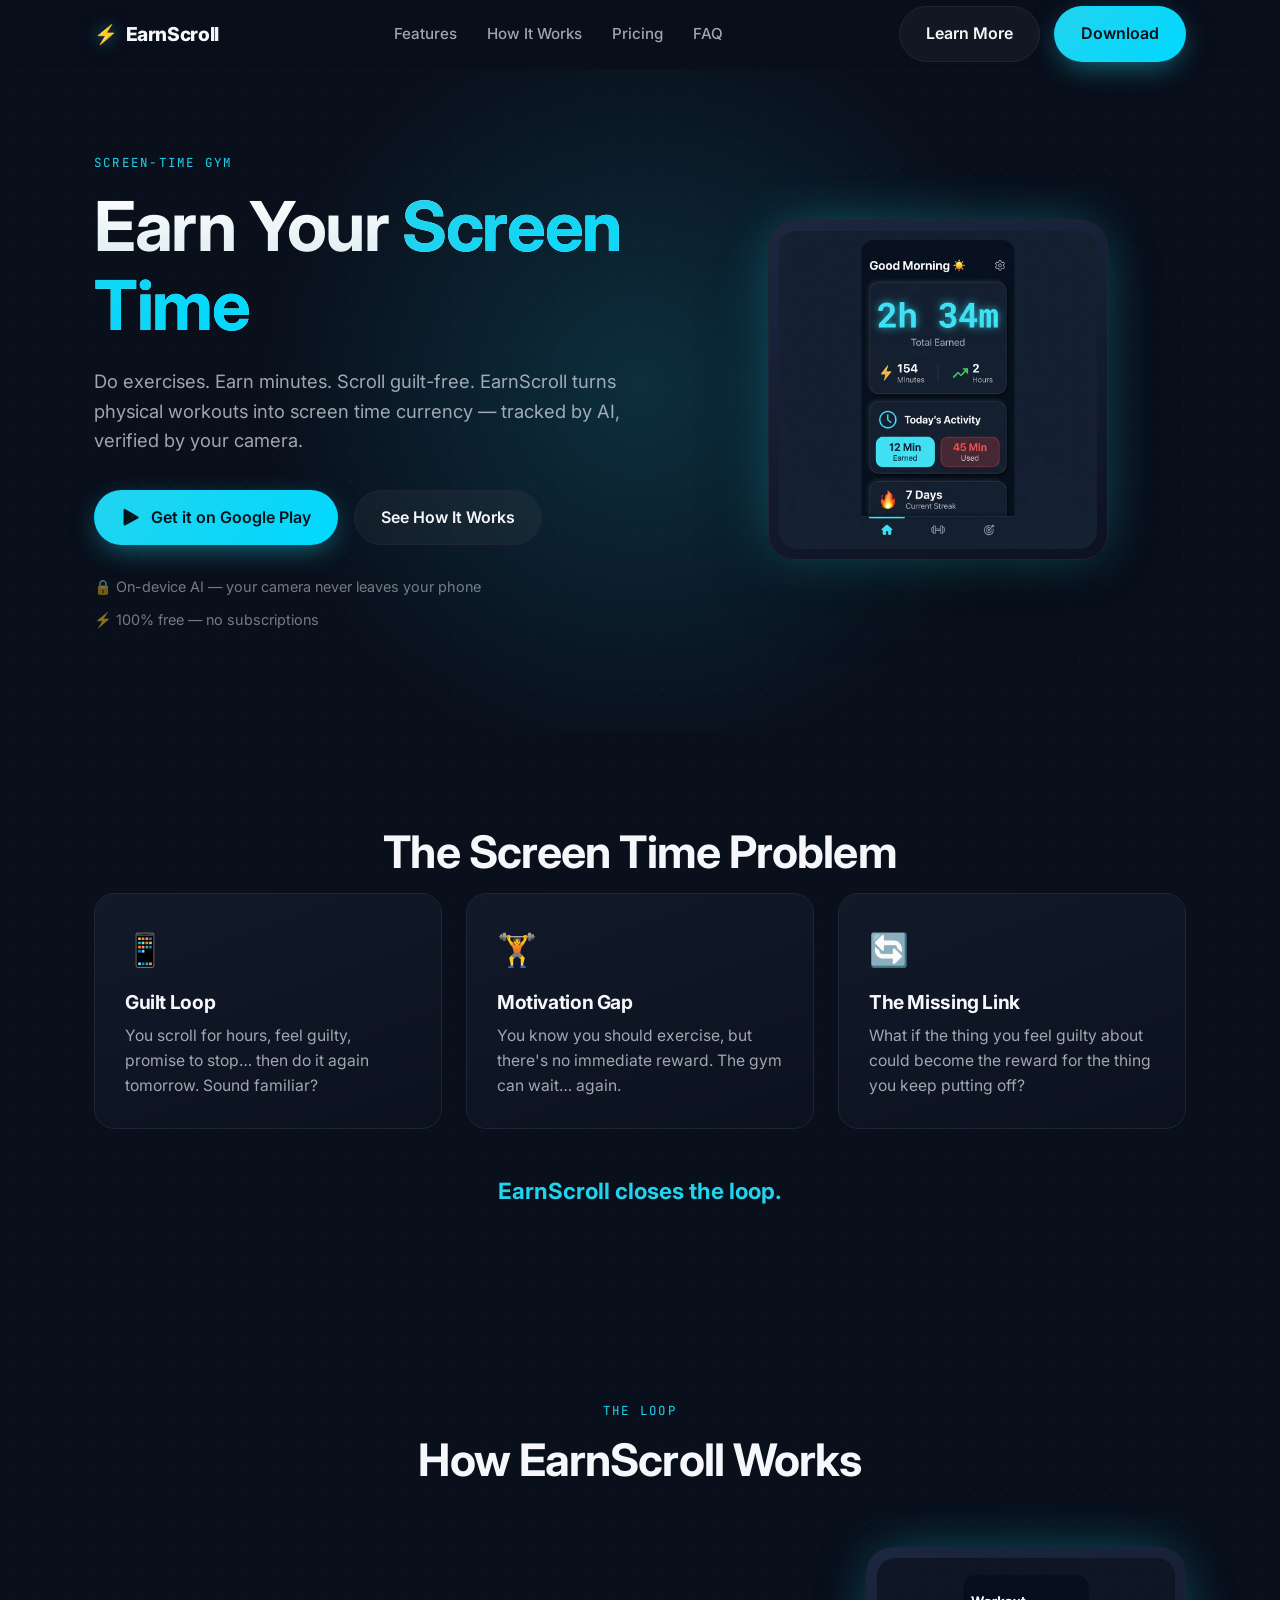
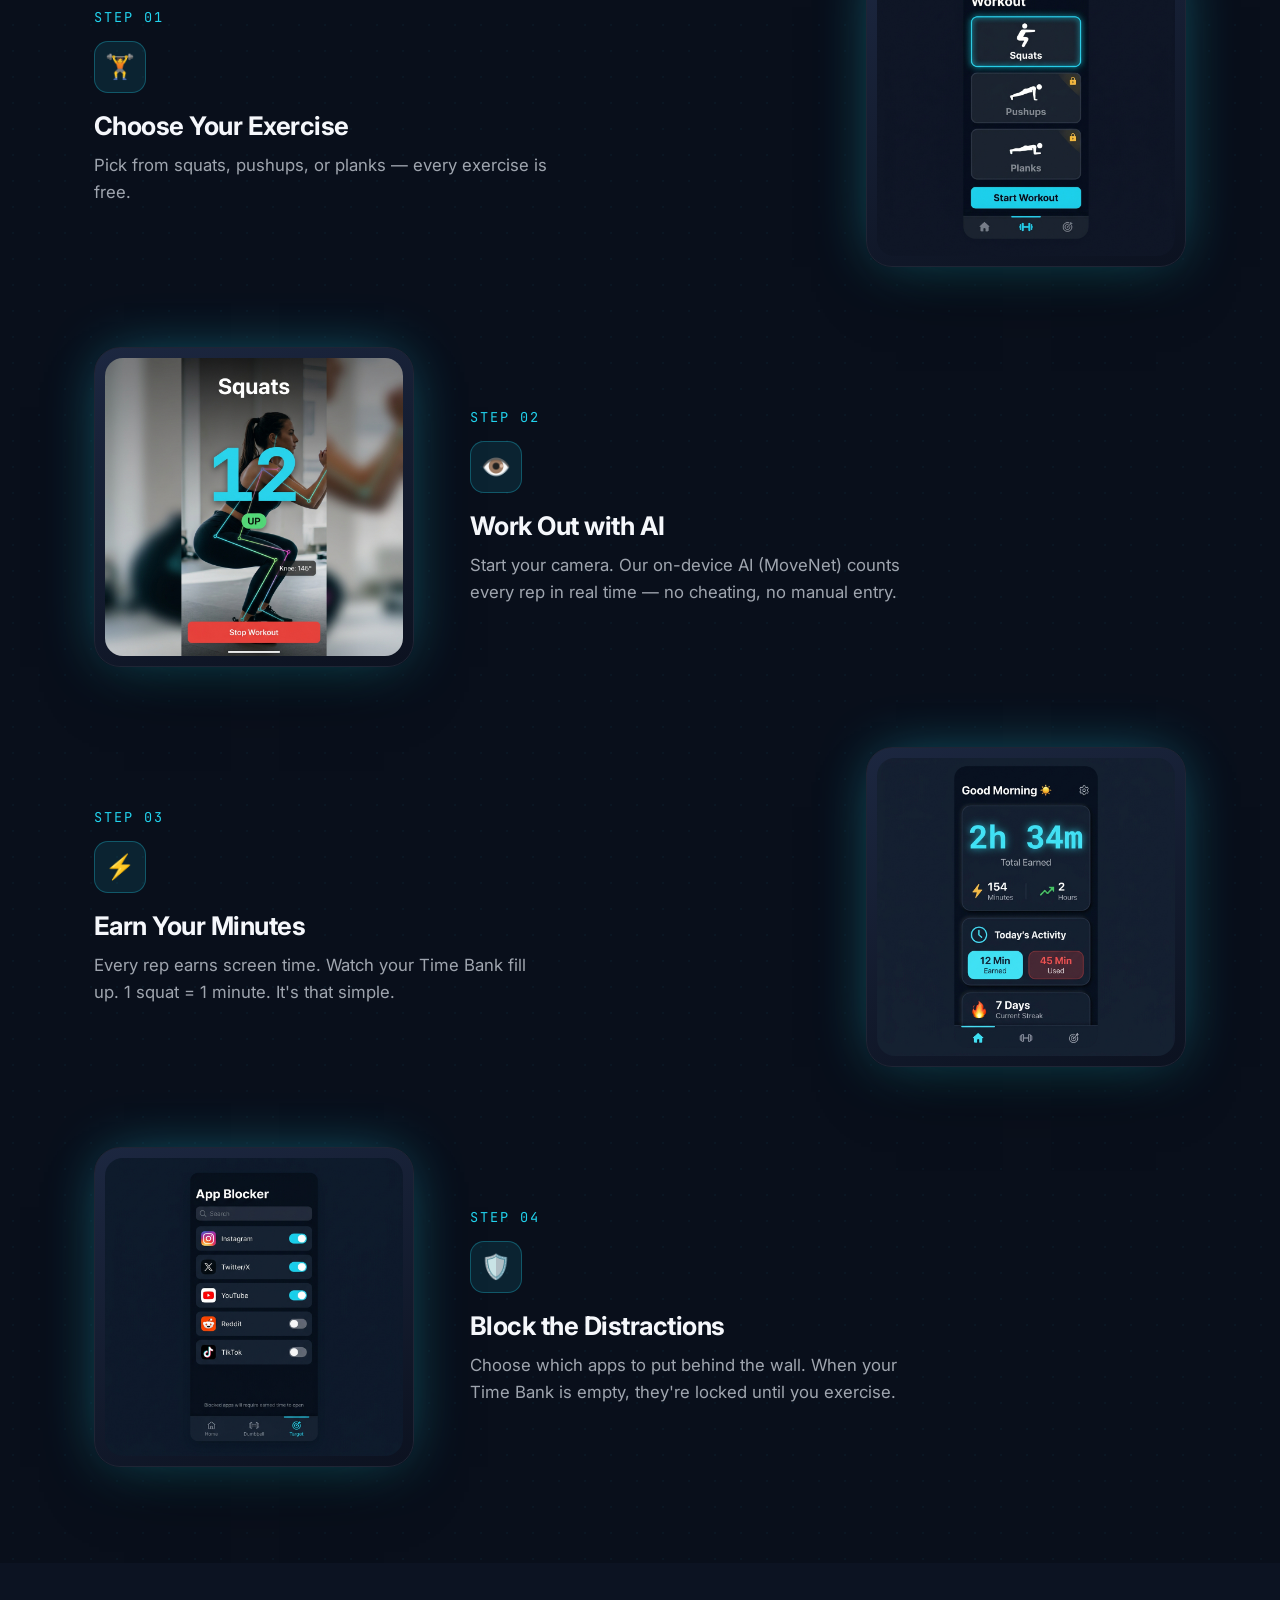
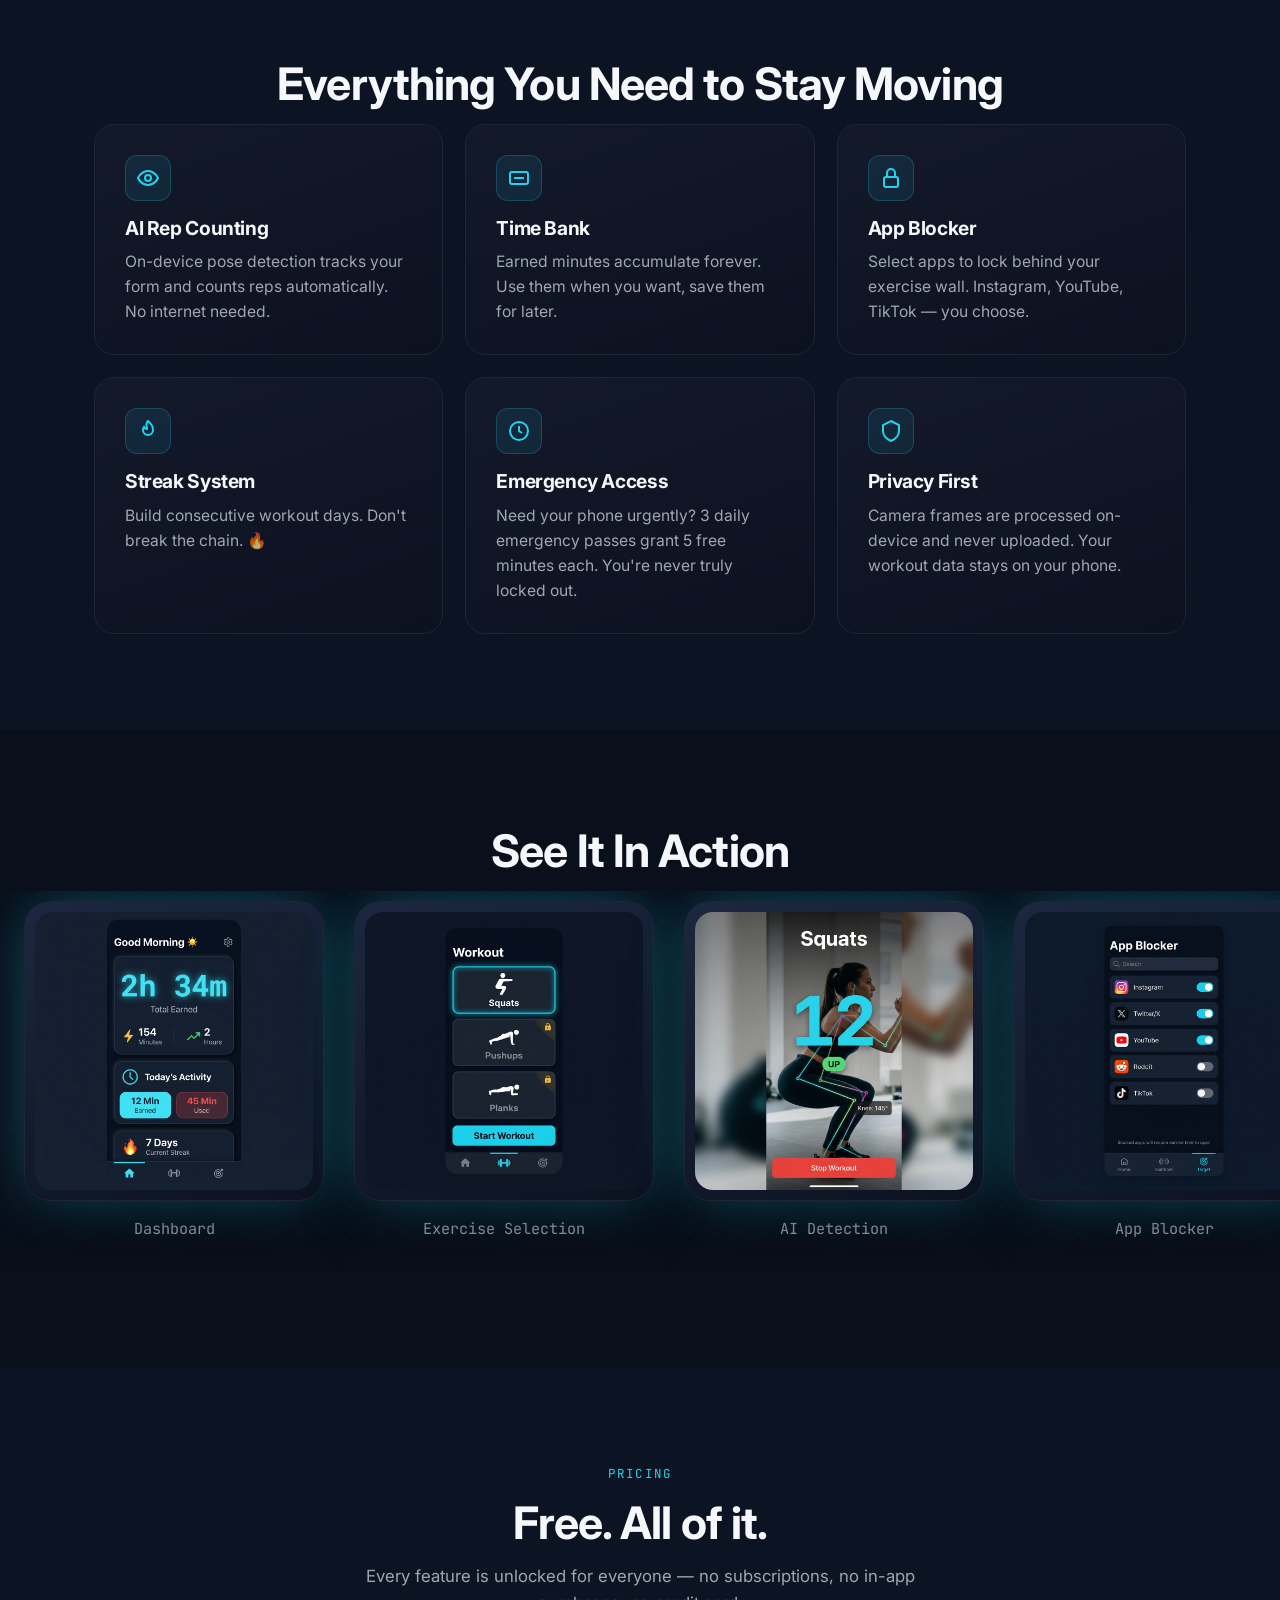
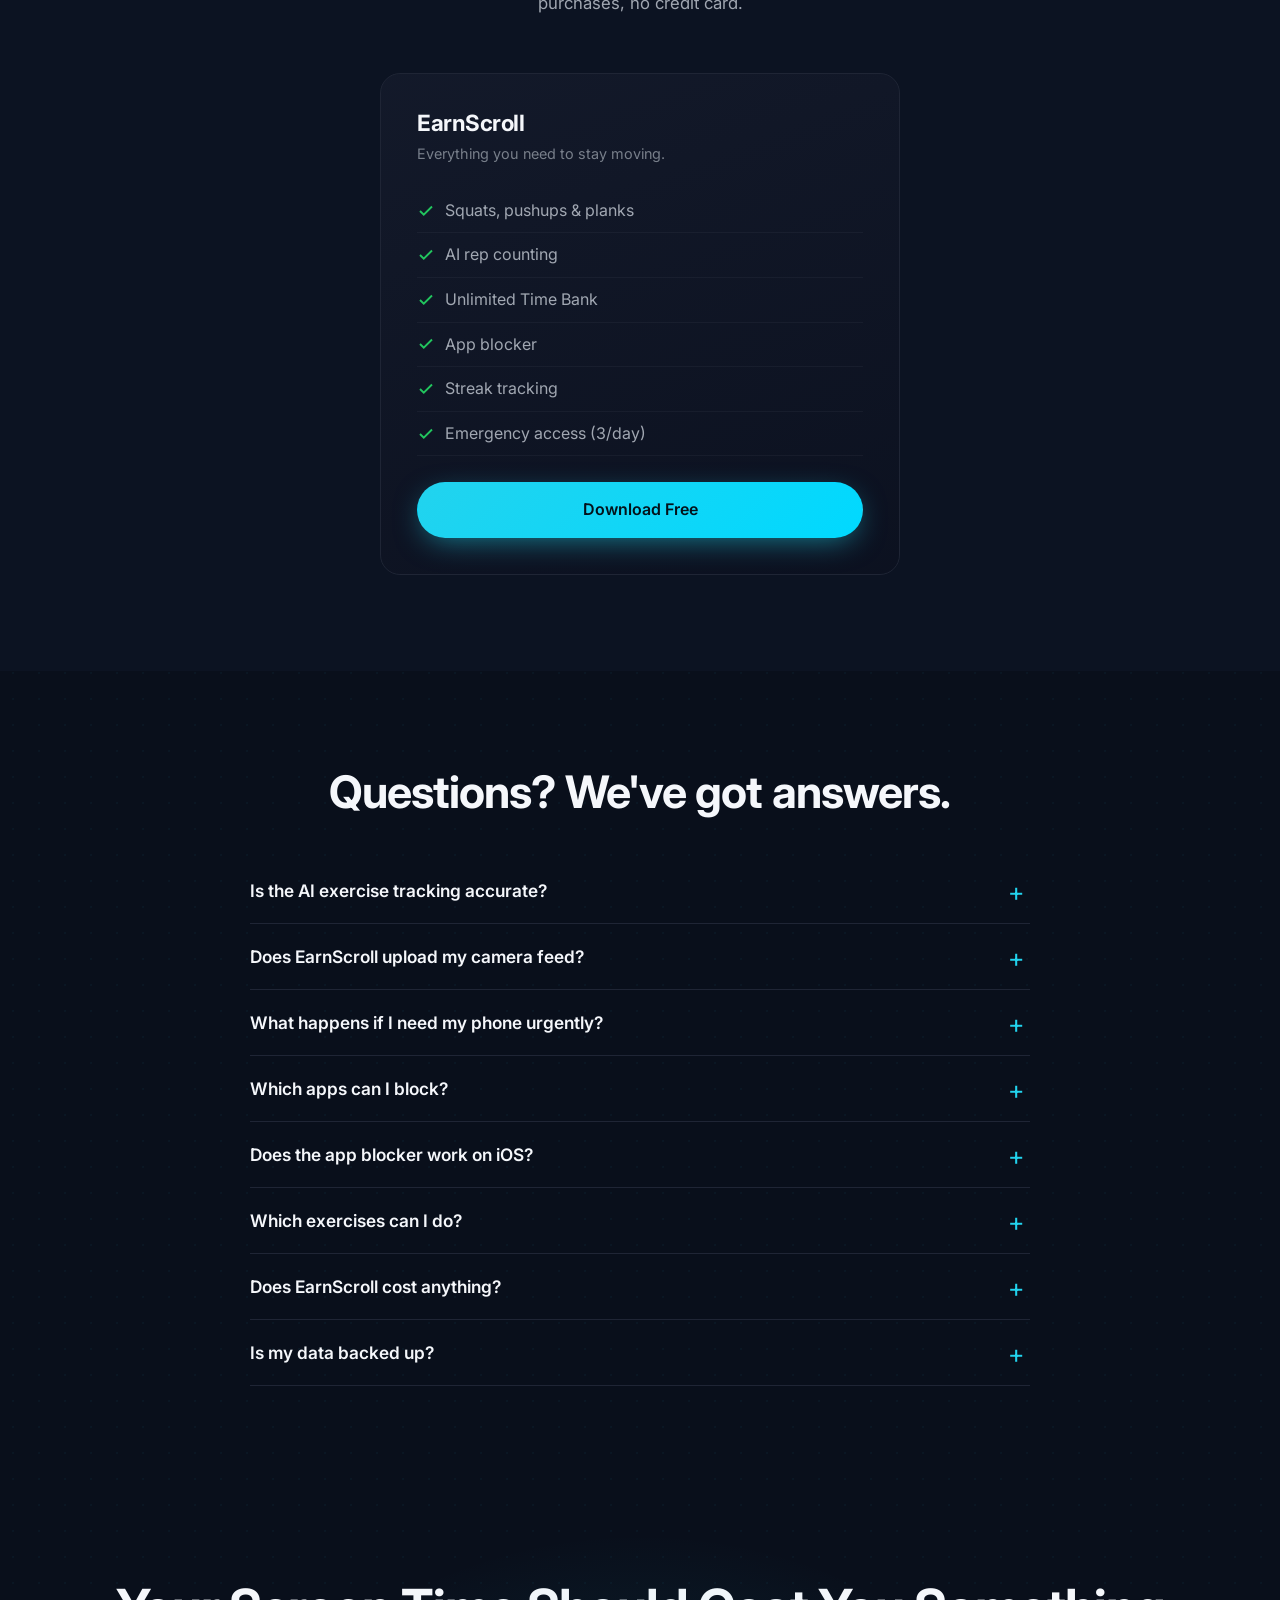
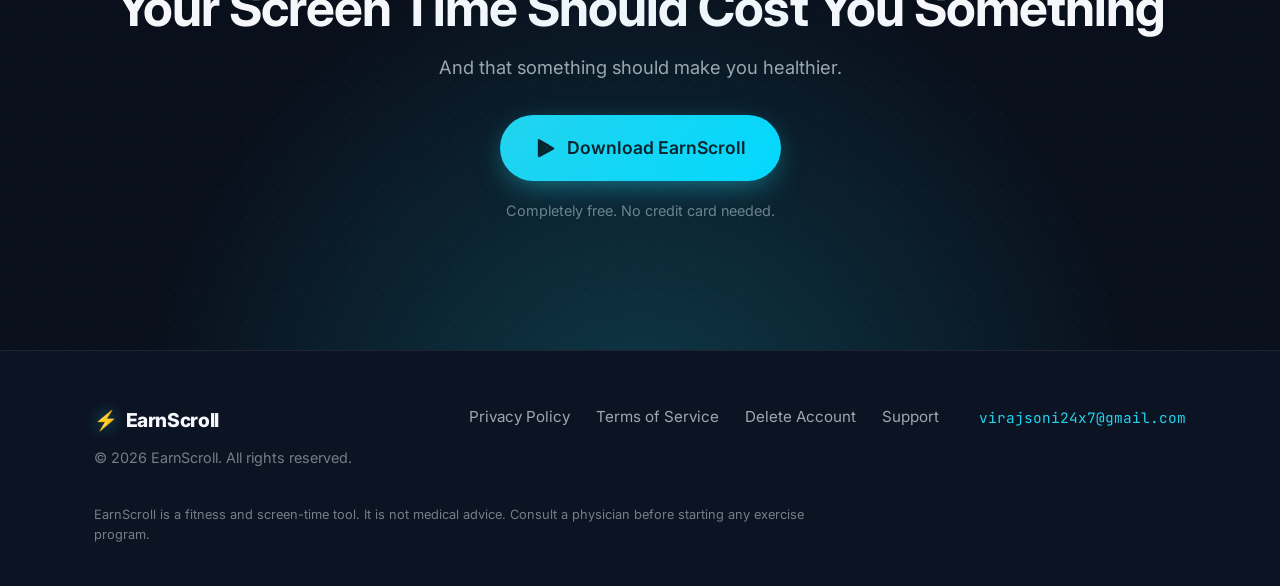
==== commit 715c169a: "Update contact email to virajsoni24x7@gmail.com Replace non-functional support@/privacy@/legal@earns" ====
--- a/index.html
+++ b/index.html
@@ -316,7 +316,7 @@
           <a href="/support">Support</a>
         </nav>
         <div>
-          <a class="footer-email" href="mailto:support@earnscroll.com">support@earnscroll.com</a>
+          <a class="footer-email" href="mailto:virajsoni24x7@gmail.com">virajsoni24x7@gmail.com</a>
         </div>
       </div>
       <p class="disclaimer">EarnScroll is a fitness and screen-time tool. It is not medical advice. Consult a physician before starting any exercise program.</p>
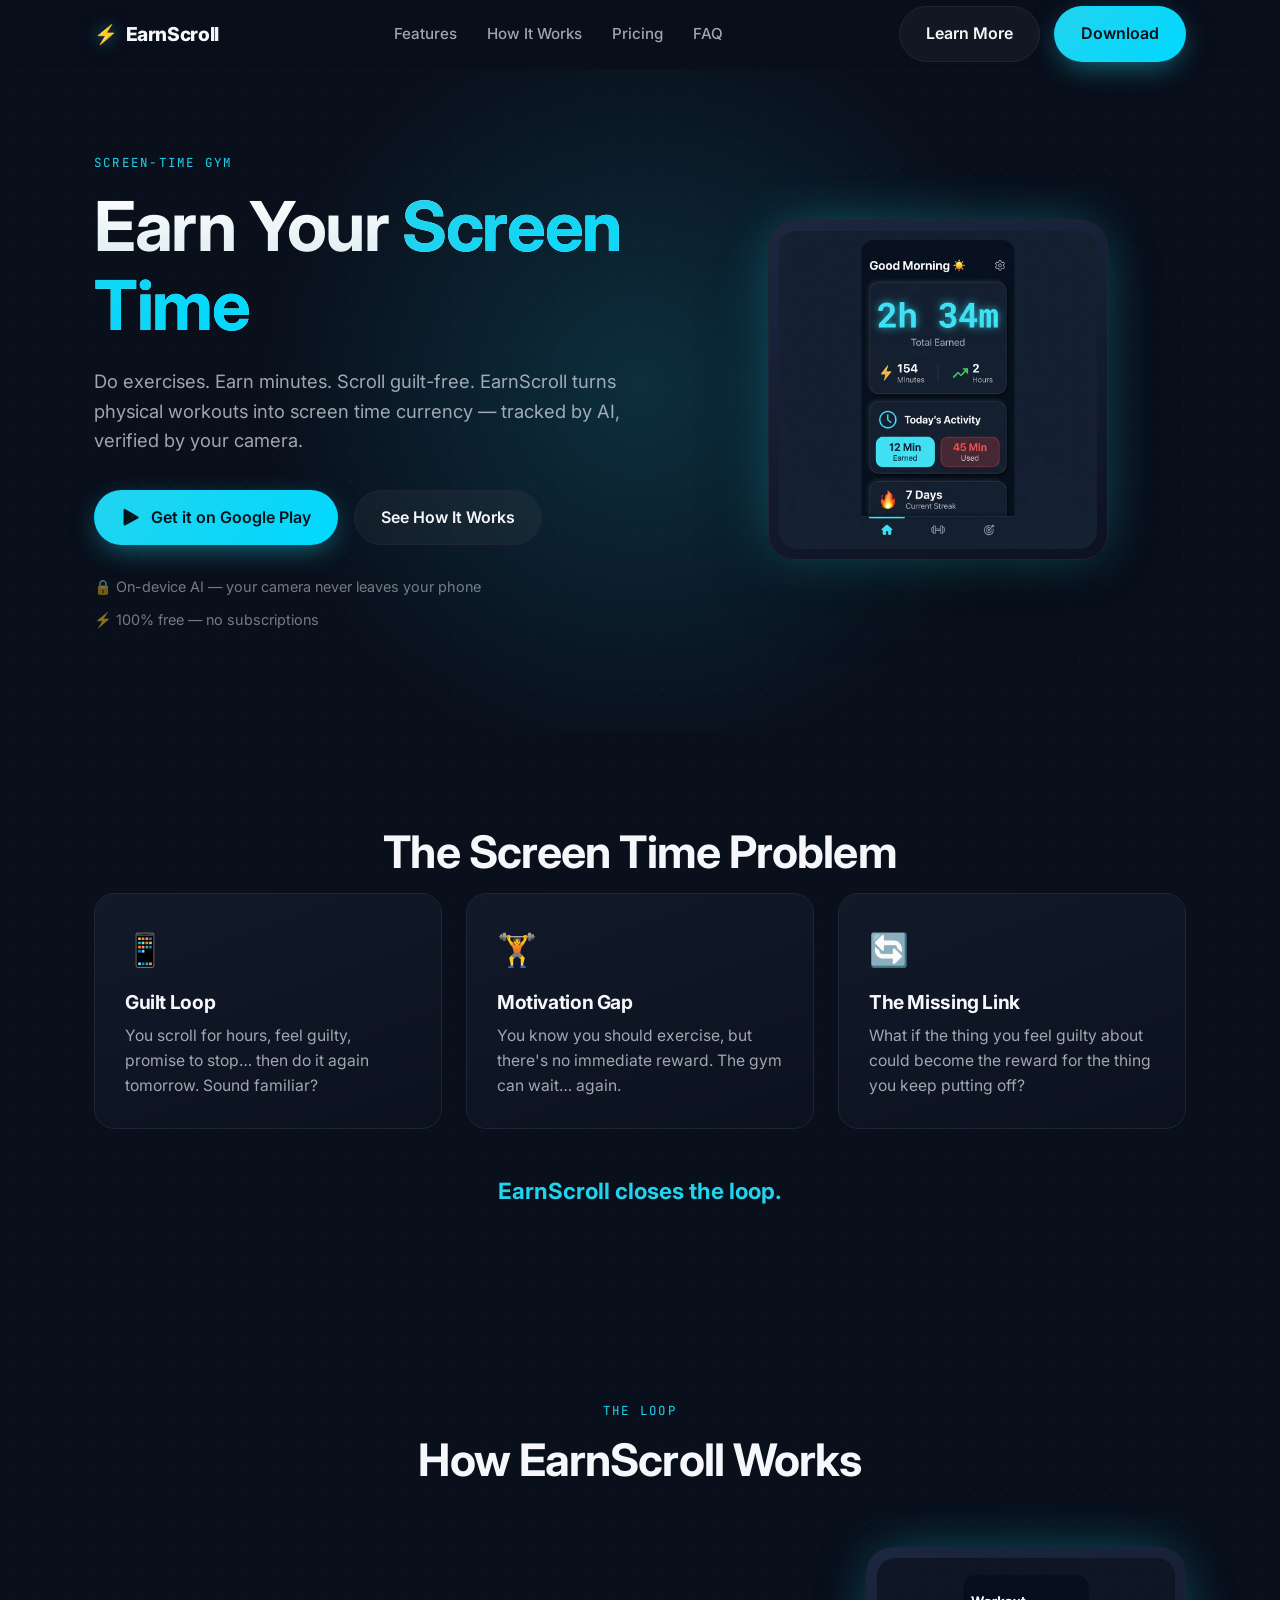
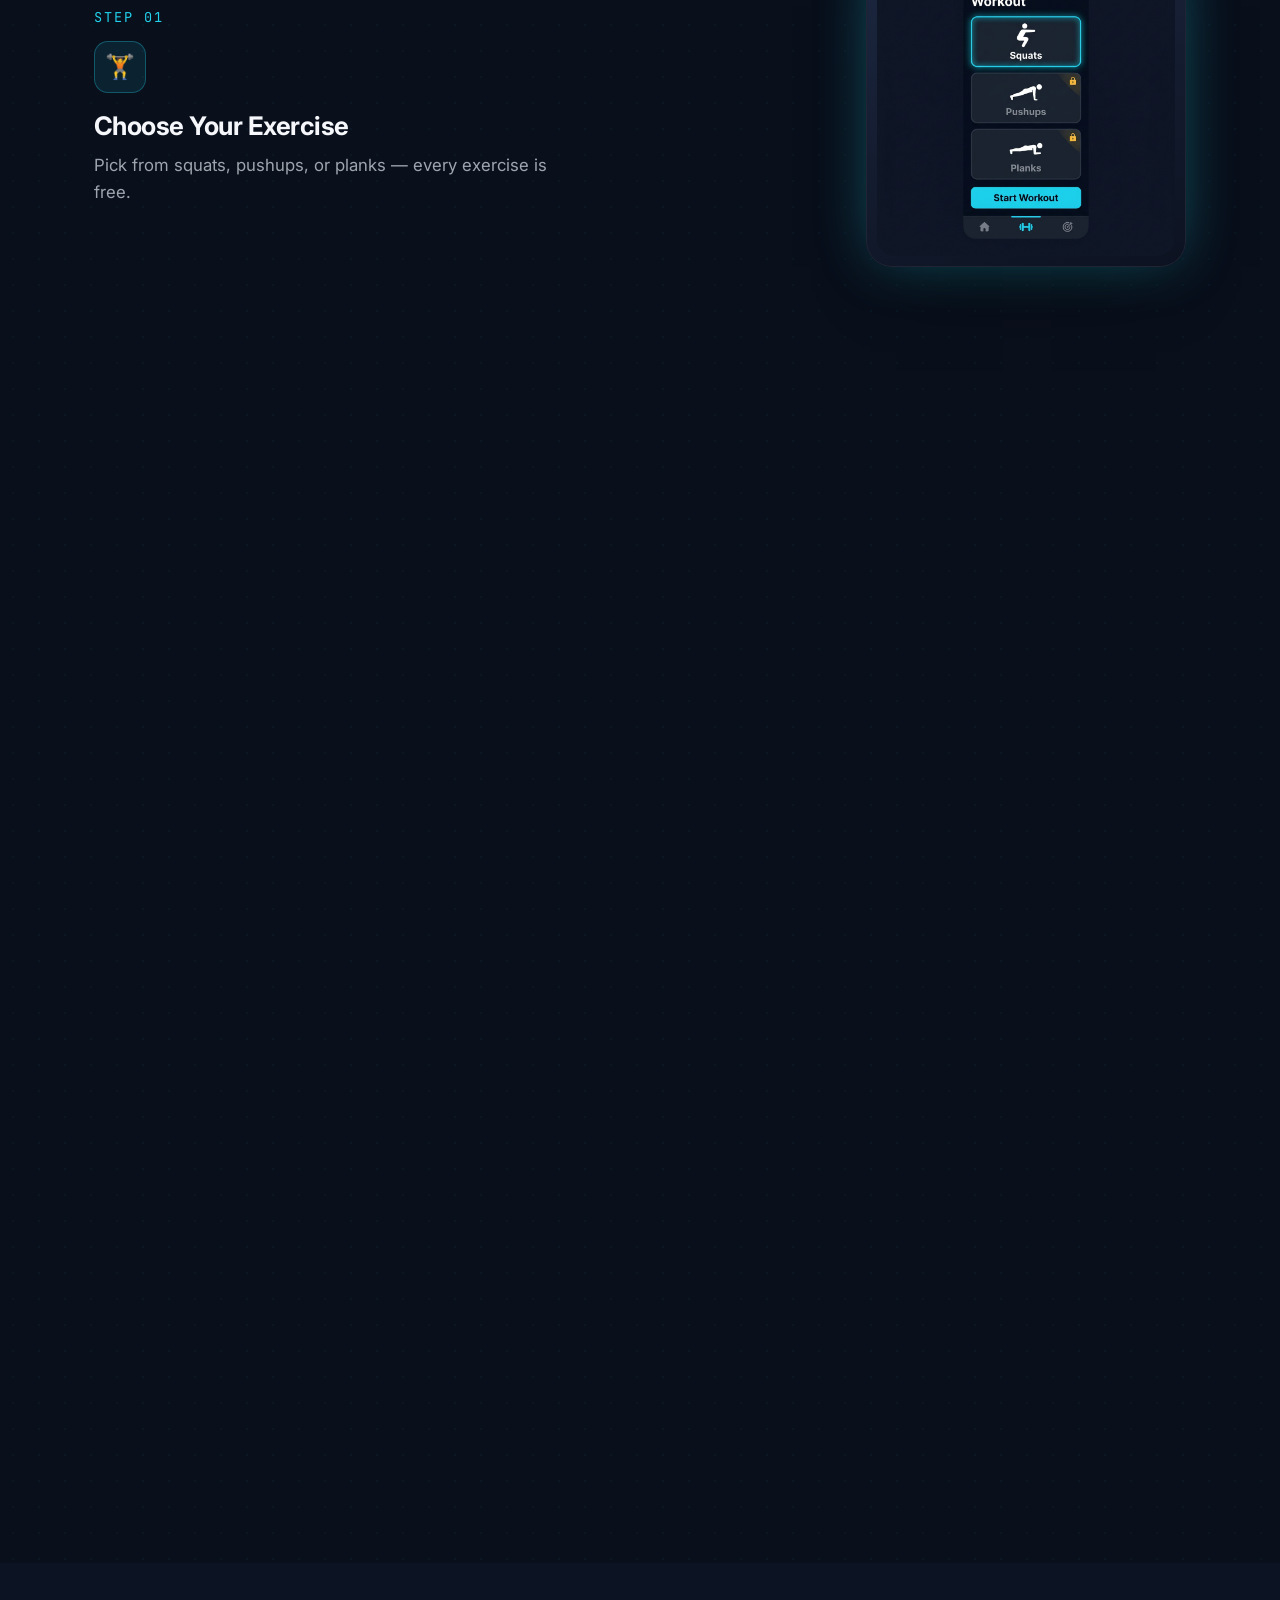
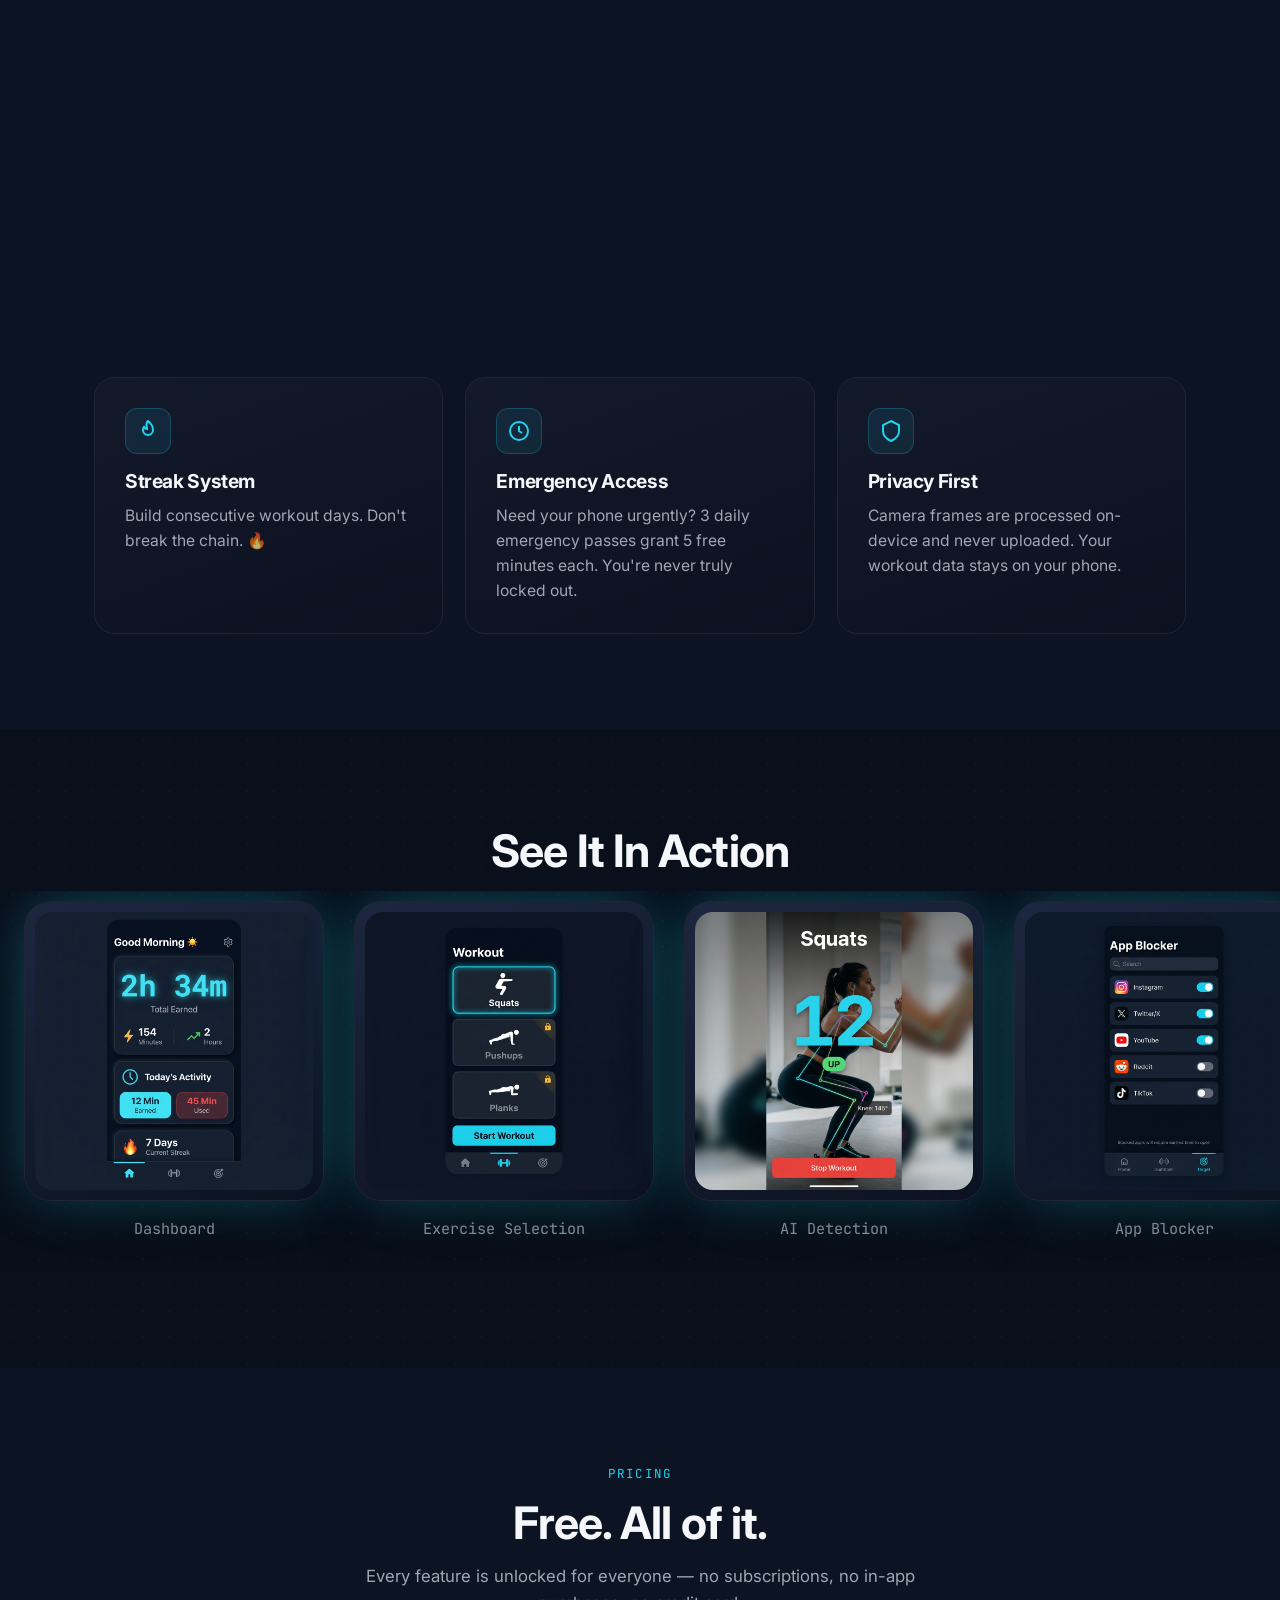
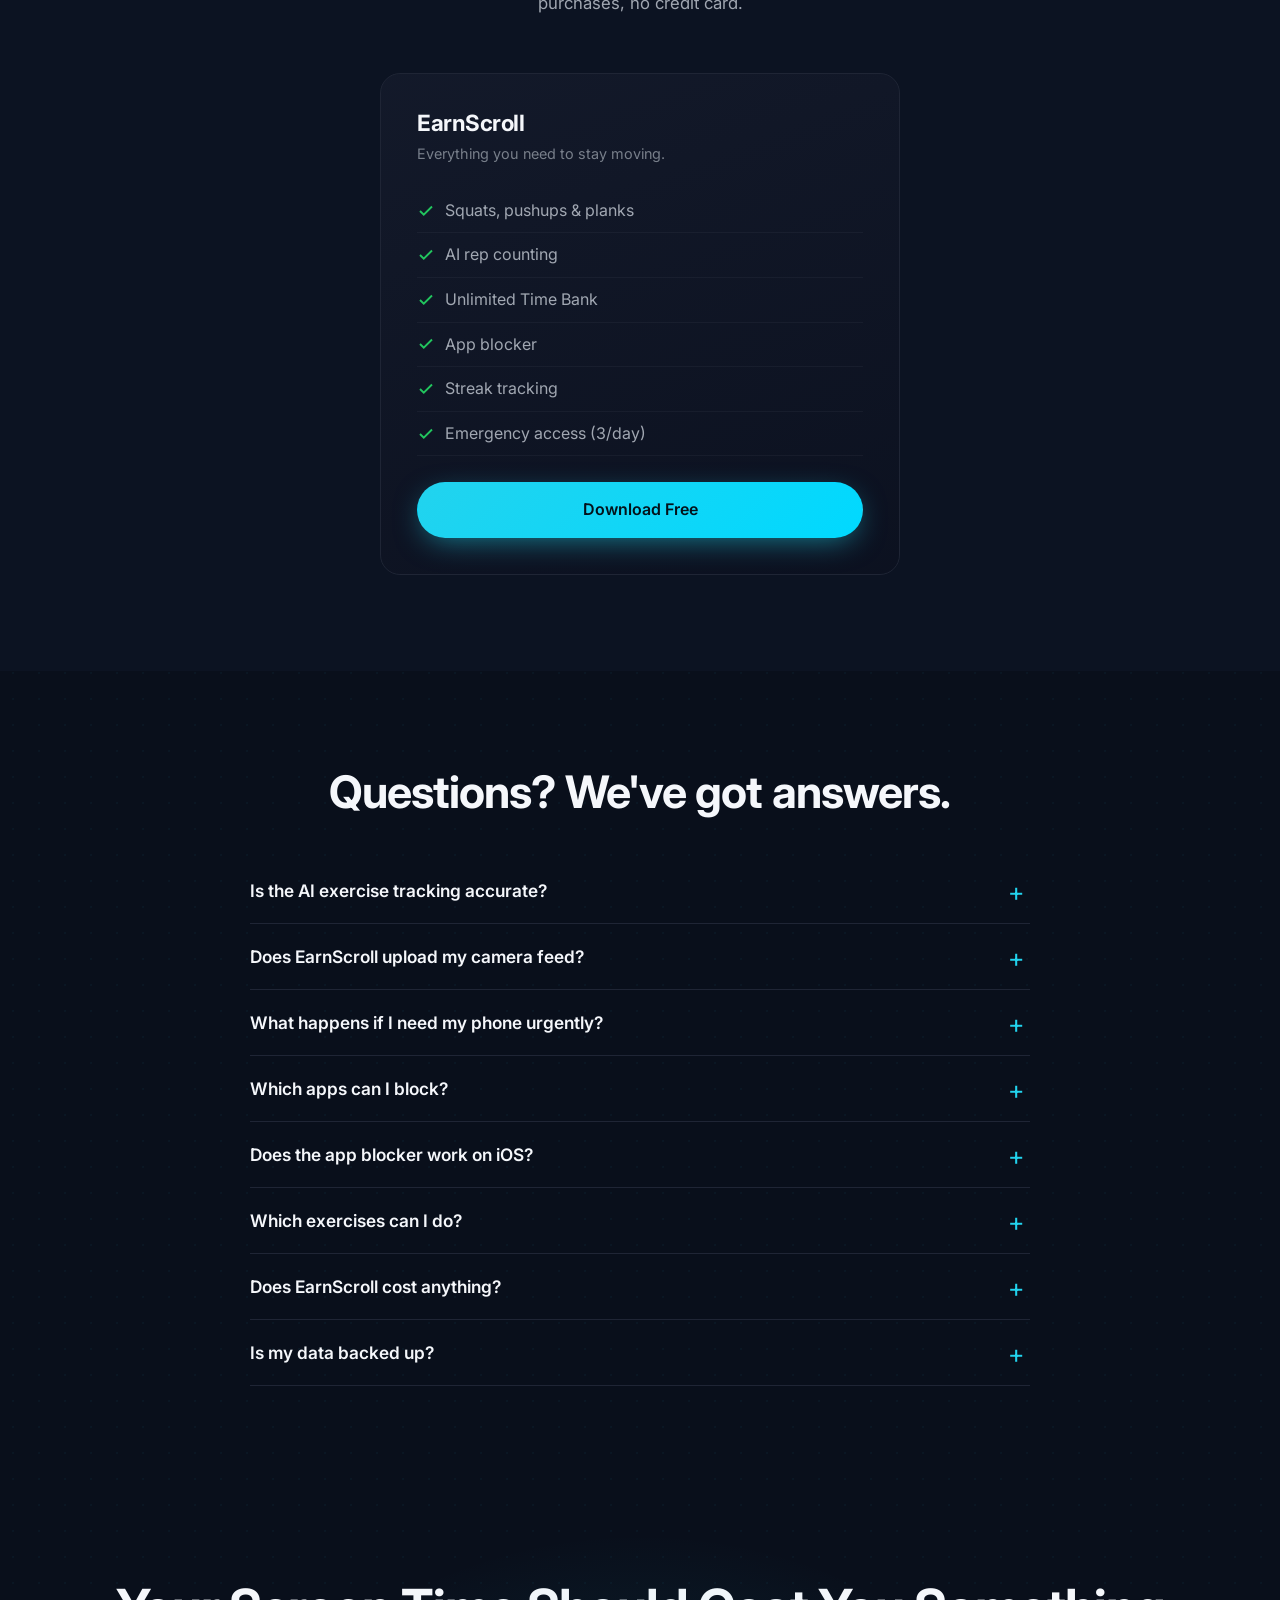
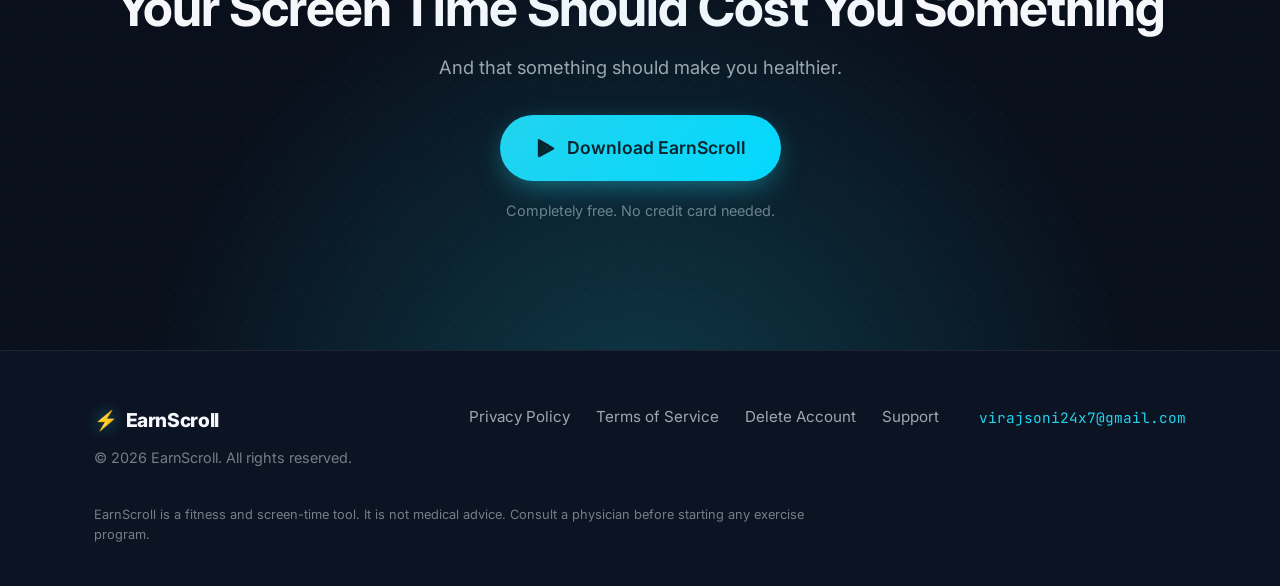
==== commit 2f103bec: "fix: correct data-storage FAQ to reflect cloud auth + opt-in analytics The "Is my data backed up?" a" ====
--- a/index.html
+++ b/index.html
@@ -282,7 +282,7 @@
         </div>
         <div class="faq-item reveal">
           <button class="faq-q">Is my data backed up?</button>
-          <div class="faq-a"><p>Currently, all data is stored locally on your device. Cloud sync is coming soon. For now, your data stays on your phone.</p></div>
+          <div class="faq-a"><p>Your workout progress and earned time are stored locally on your device — the core app works without an account. If you sign in, your account is managed securely in the cloud, and only opt-in usage analytics and crash diagnostics are stored there (you can turn these off anytime in Settings). Camera frames are never uploaded. Full cross-device cloud sync of your progress is coming soon.</p></div>
         </div>
       </div>
     </div>
